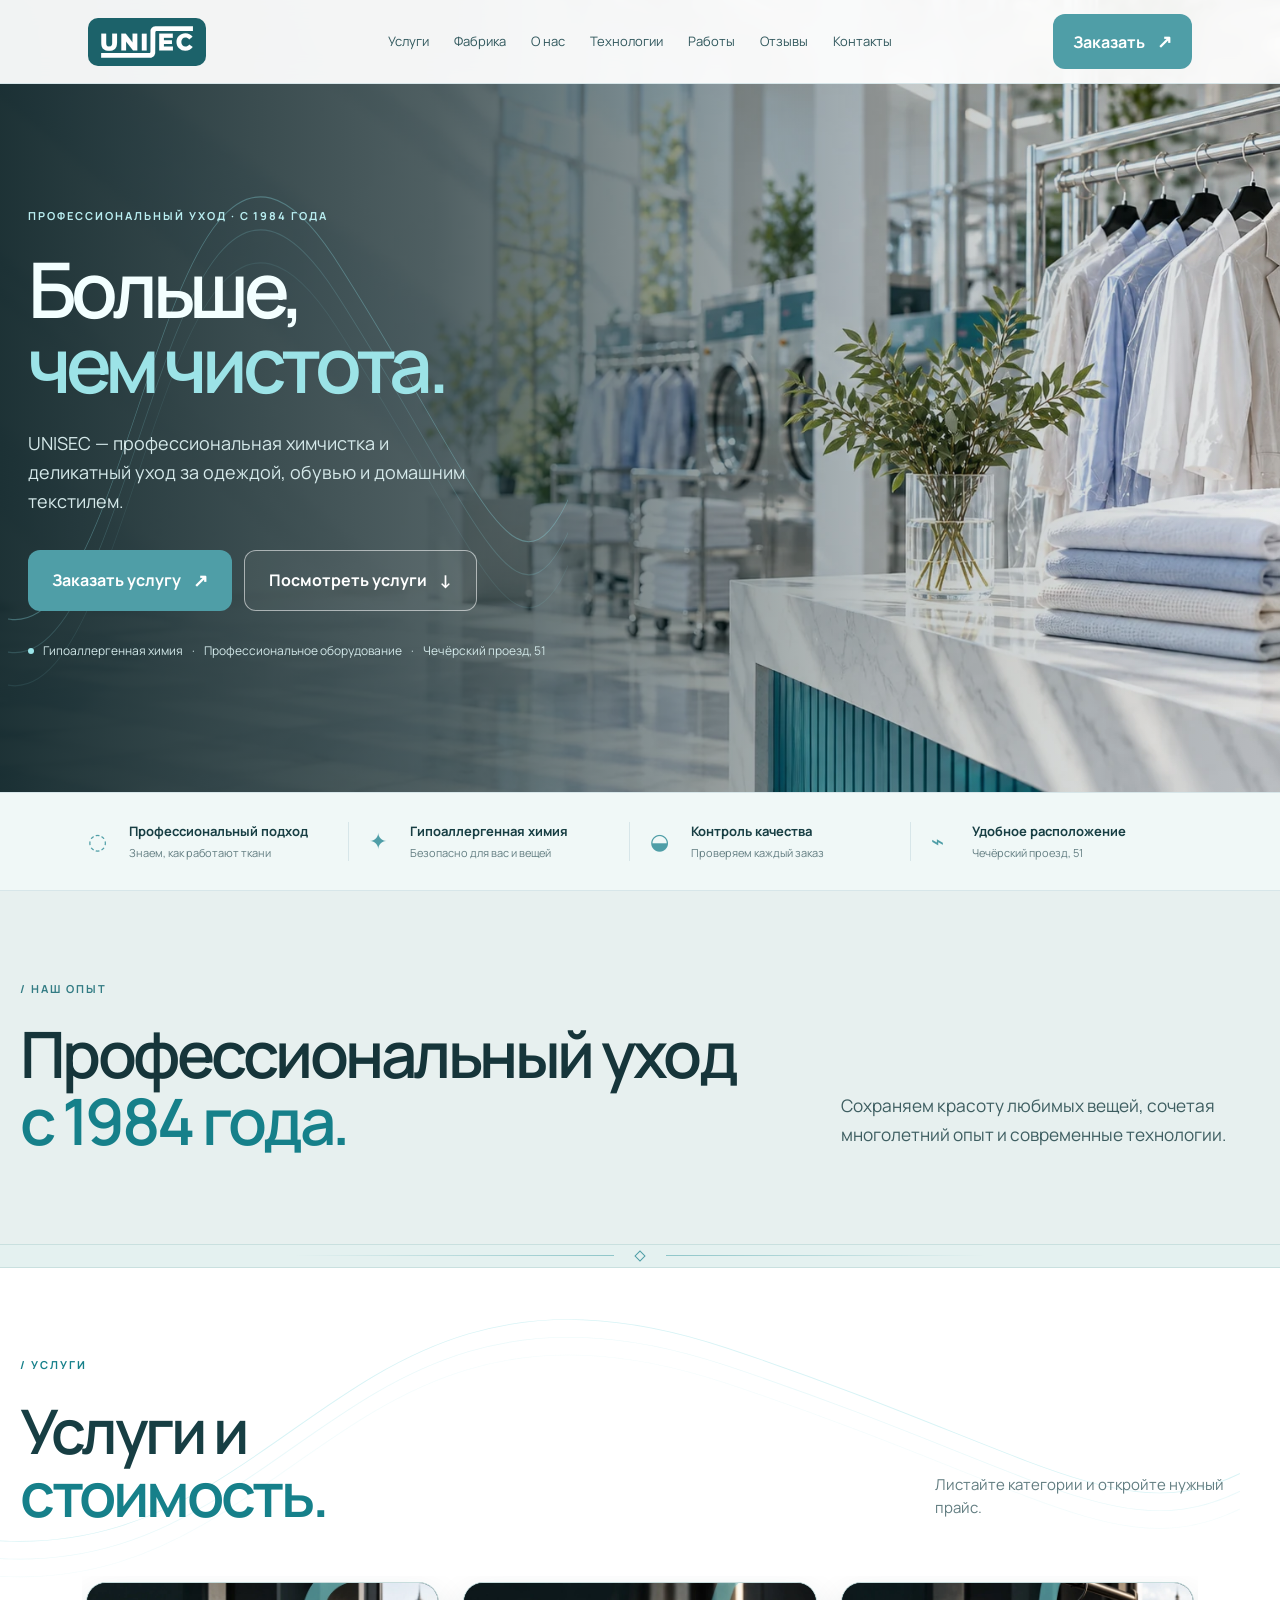
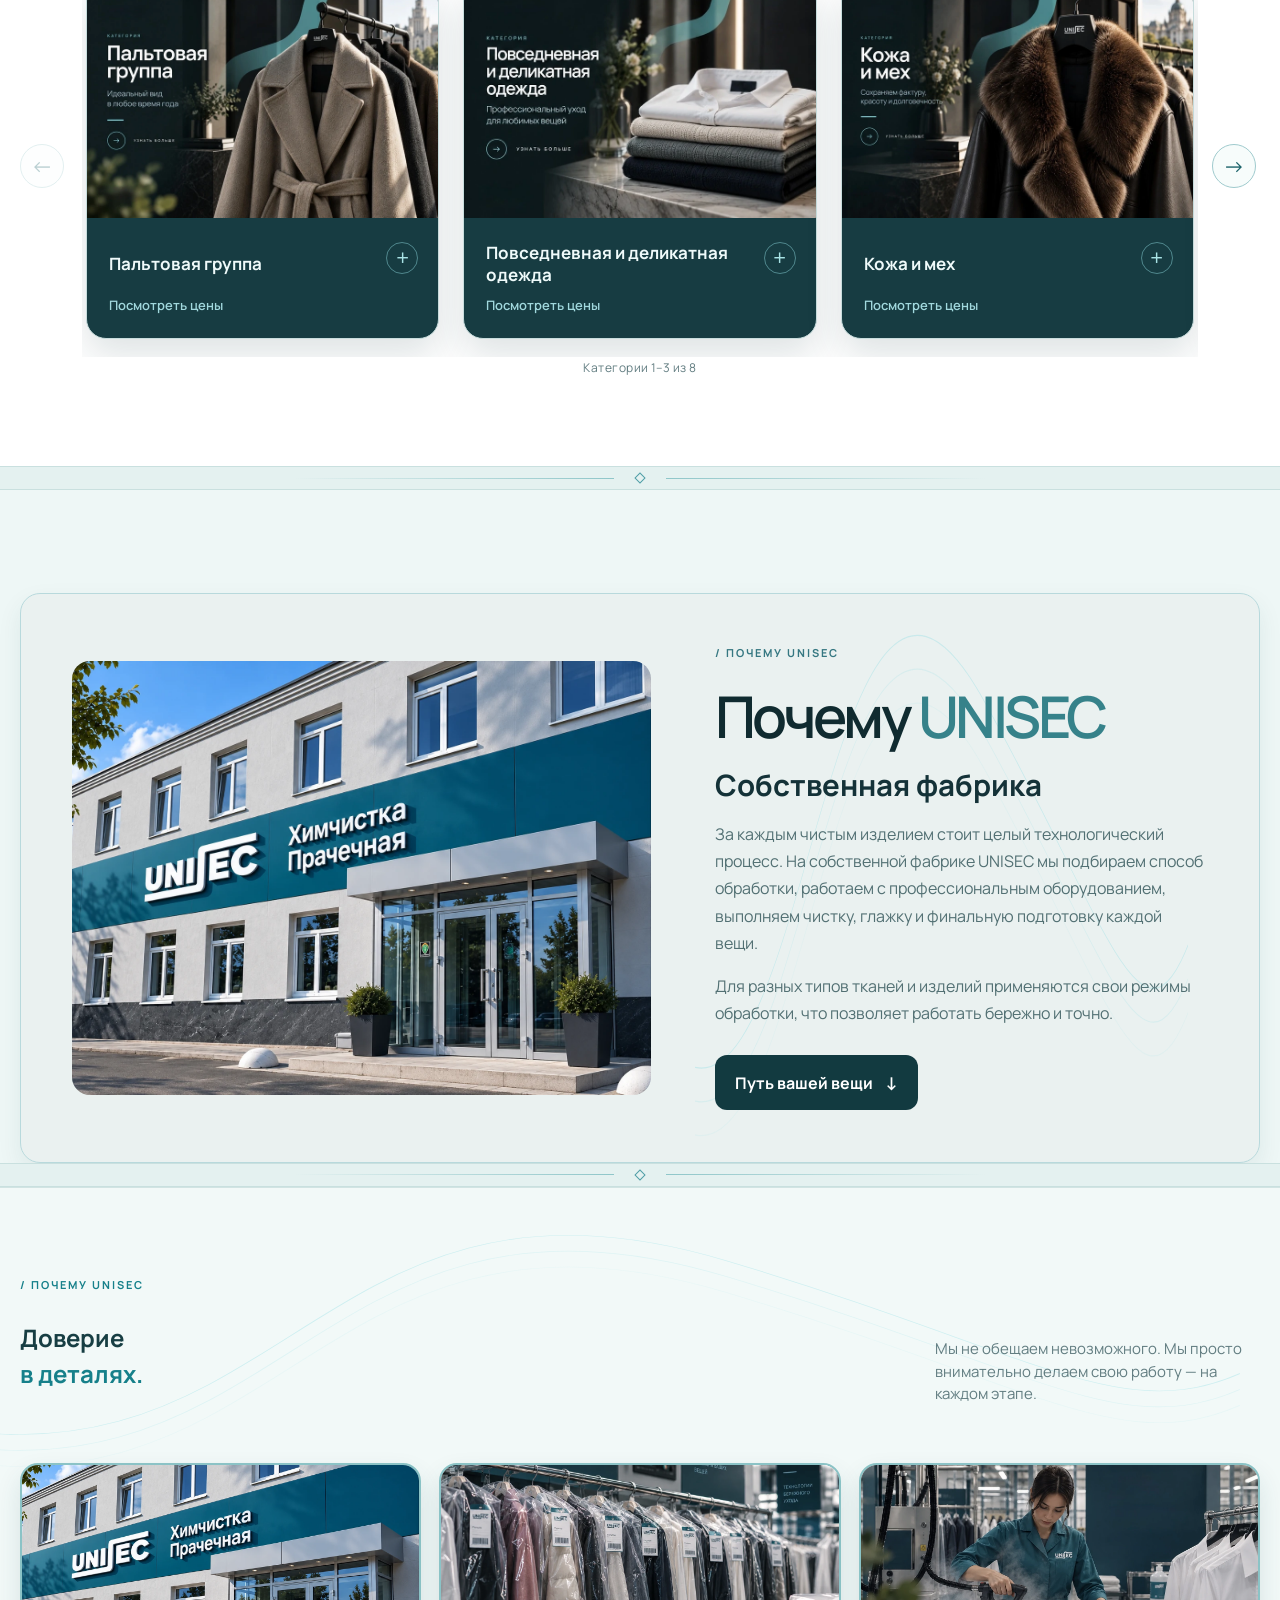
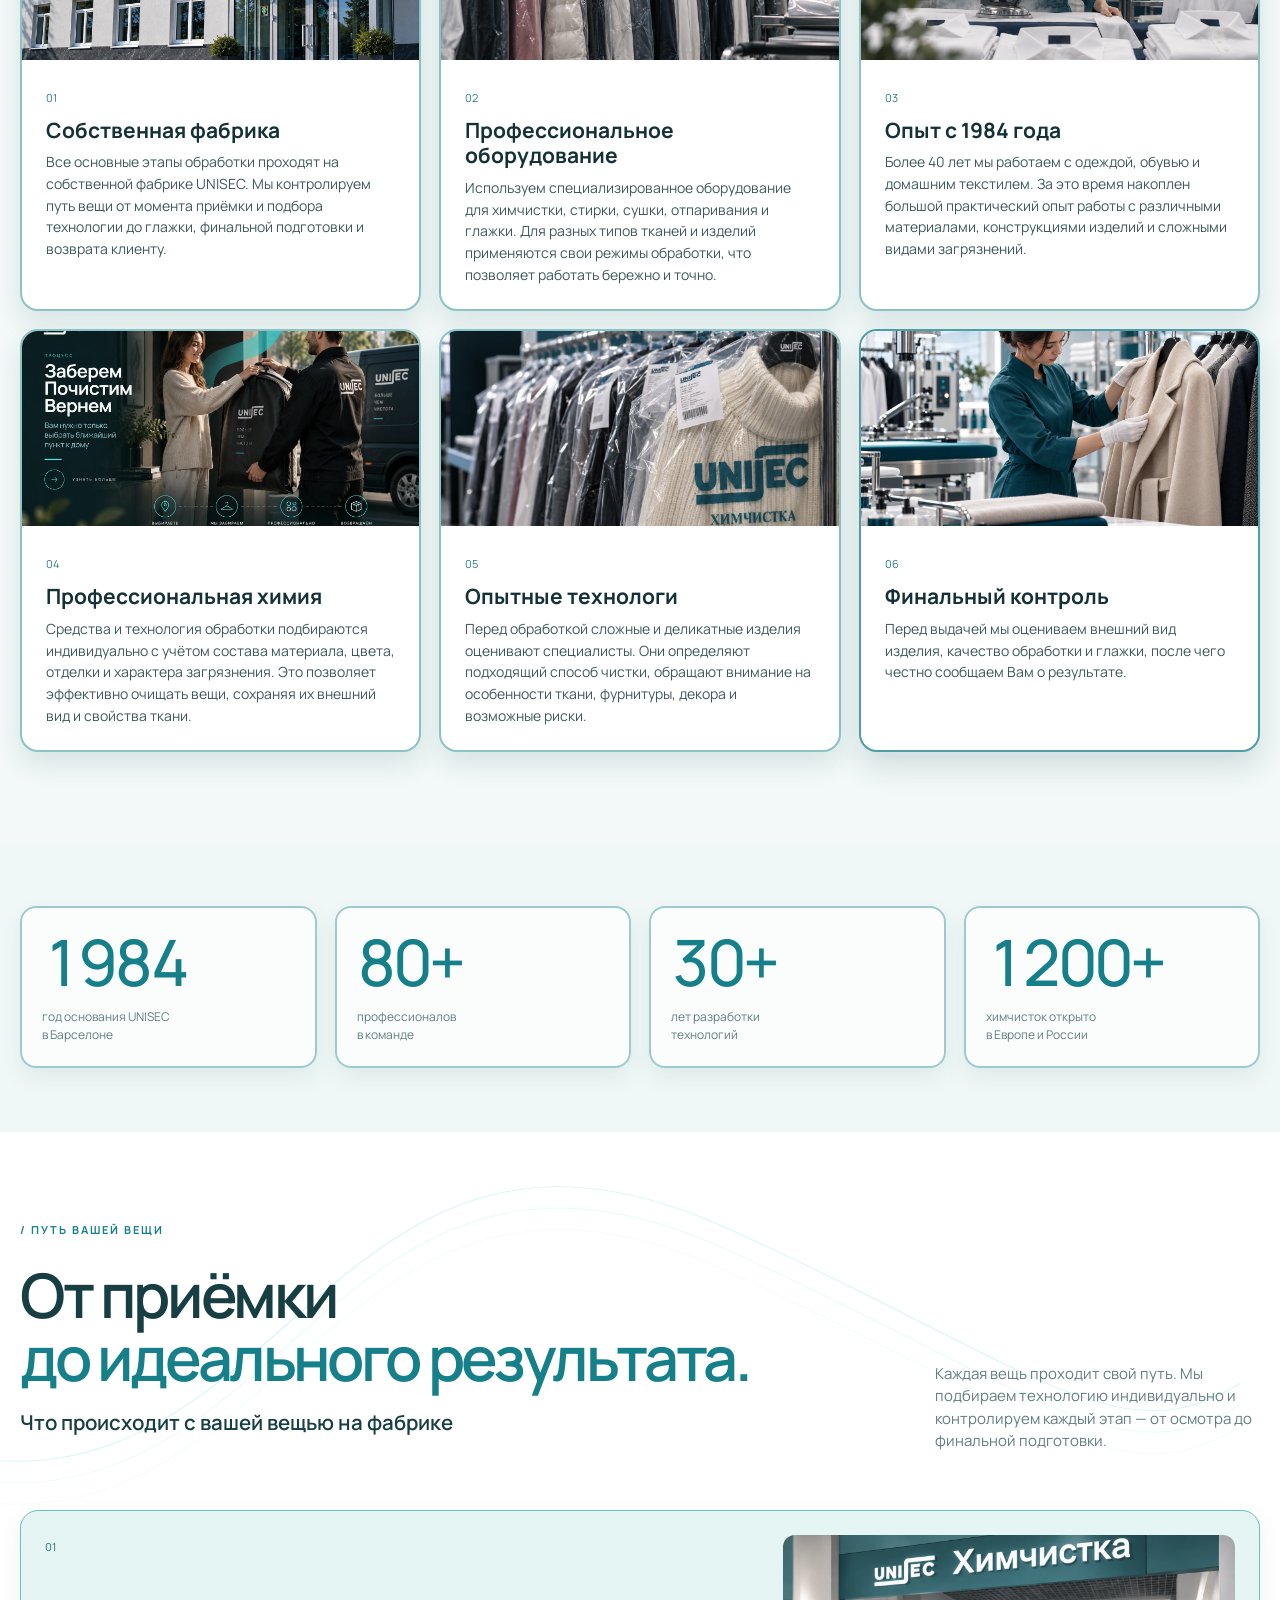
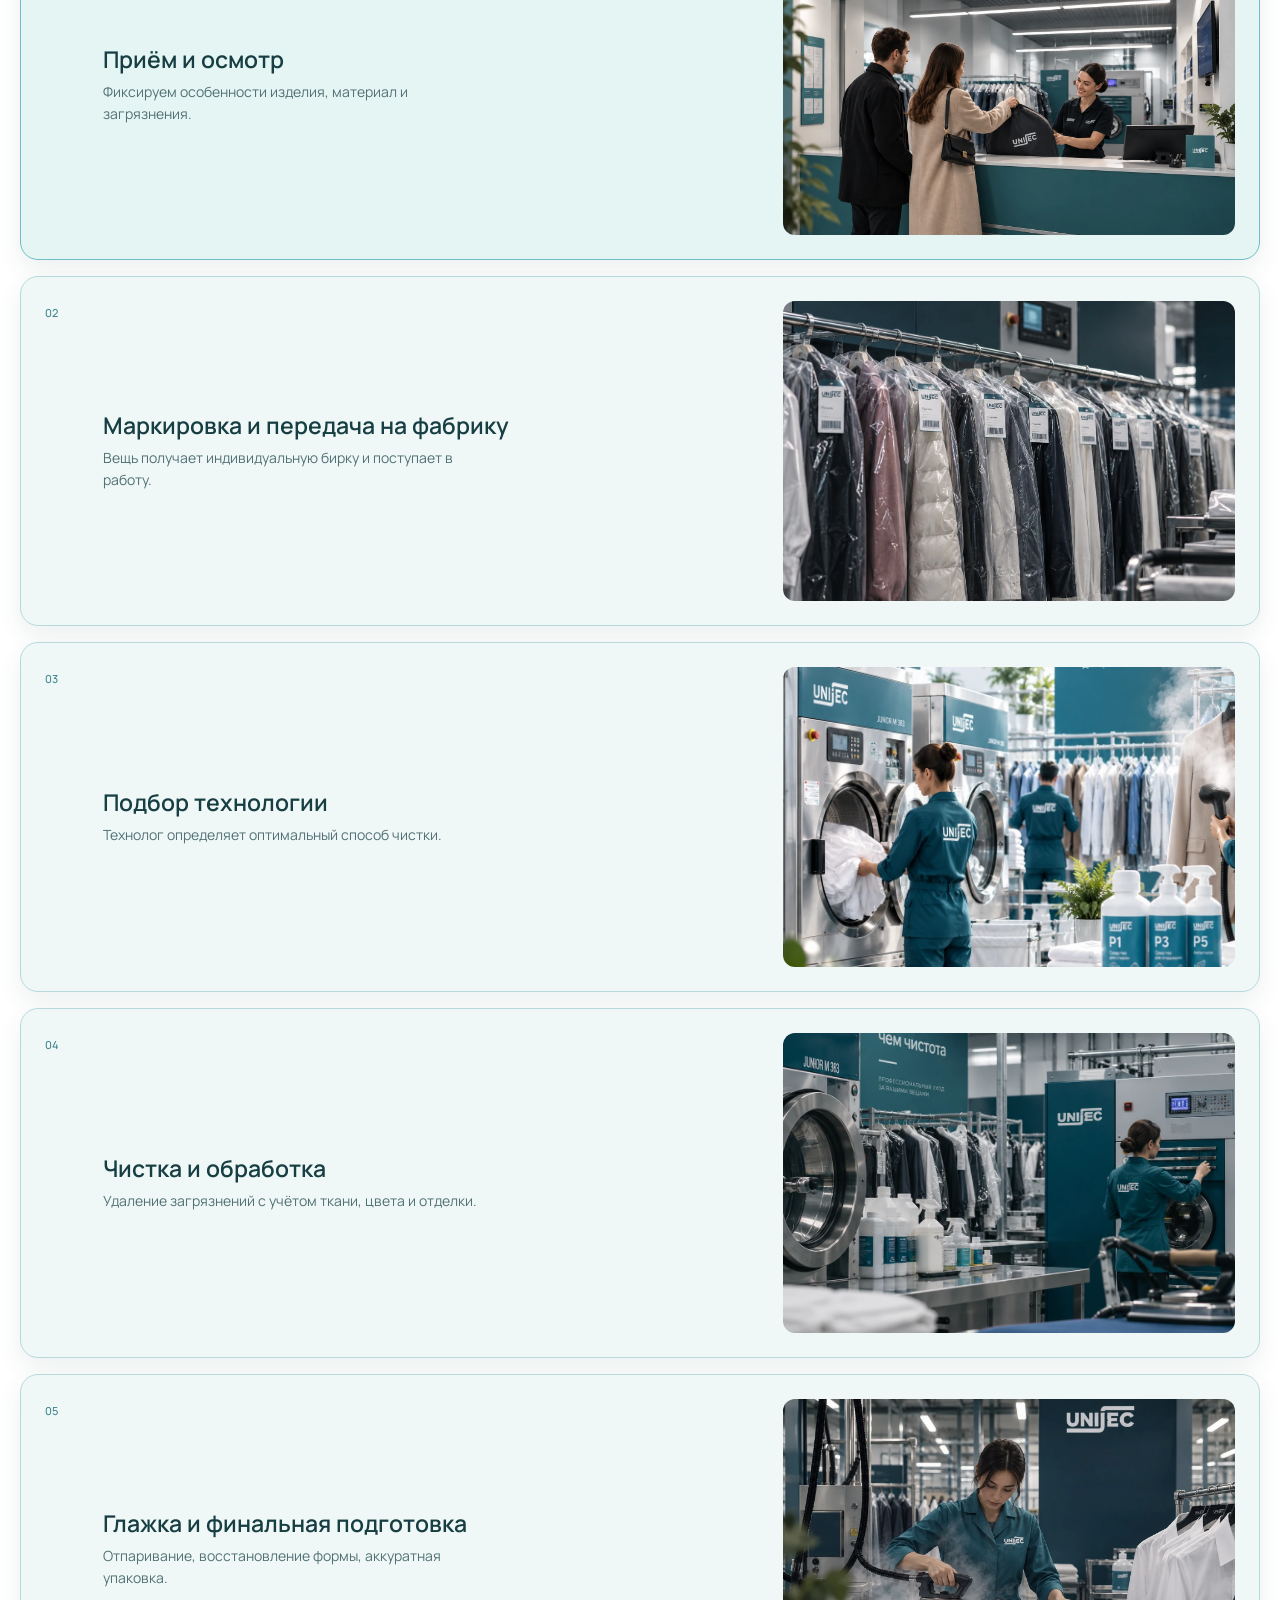
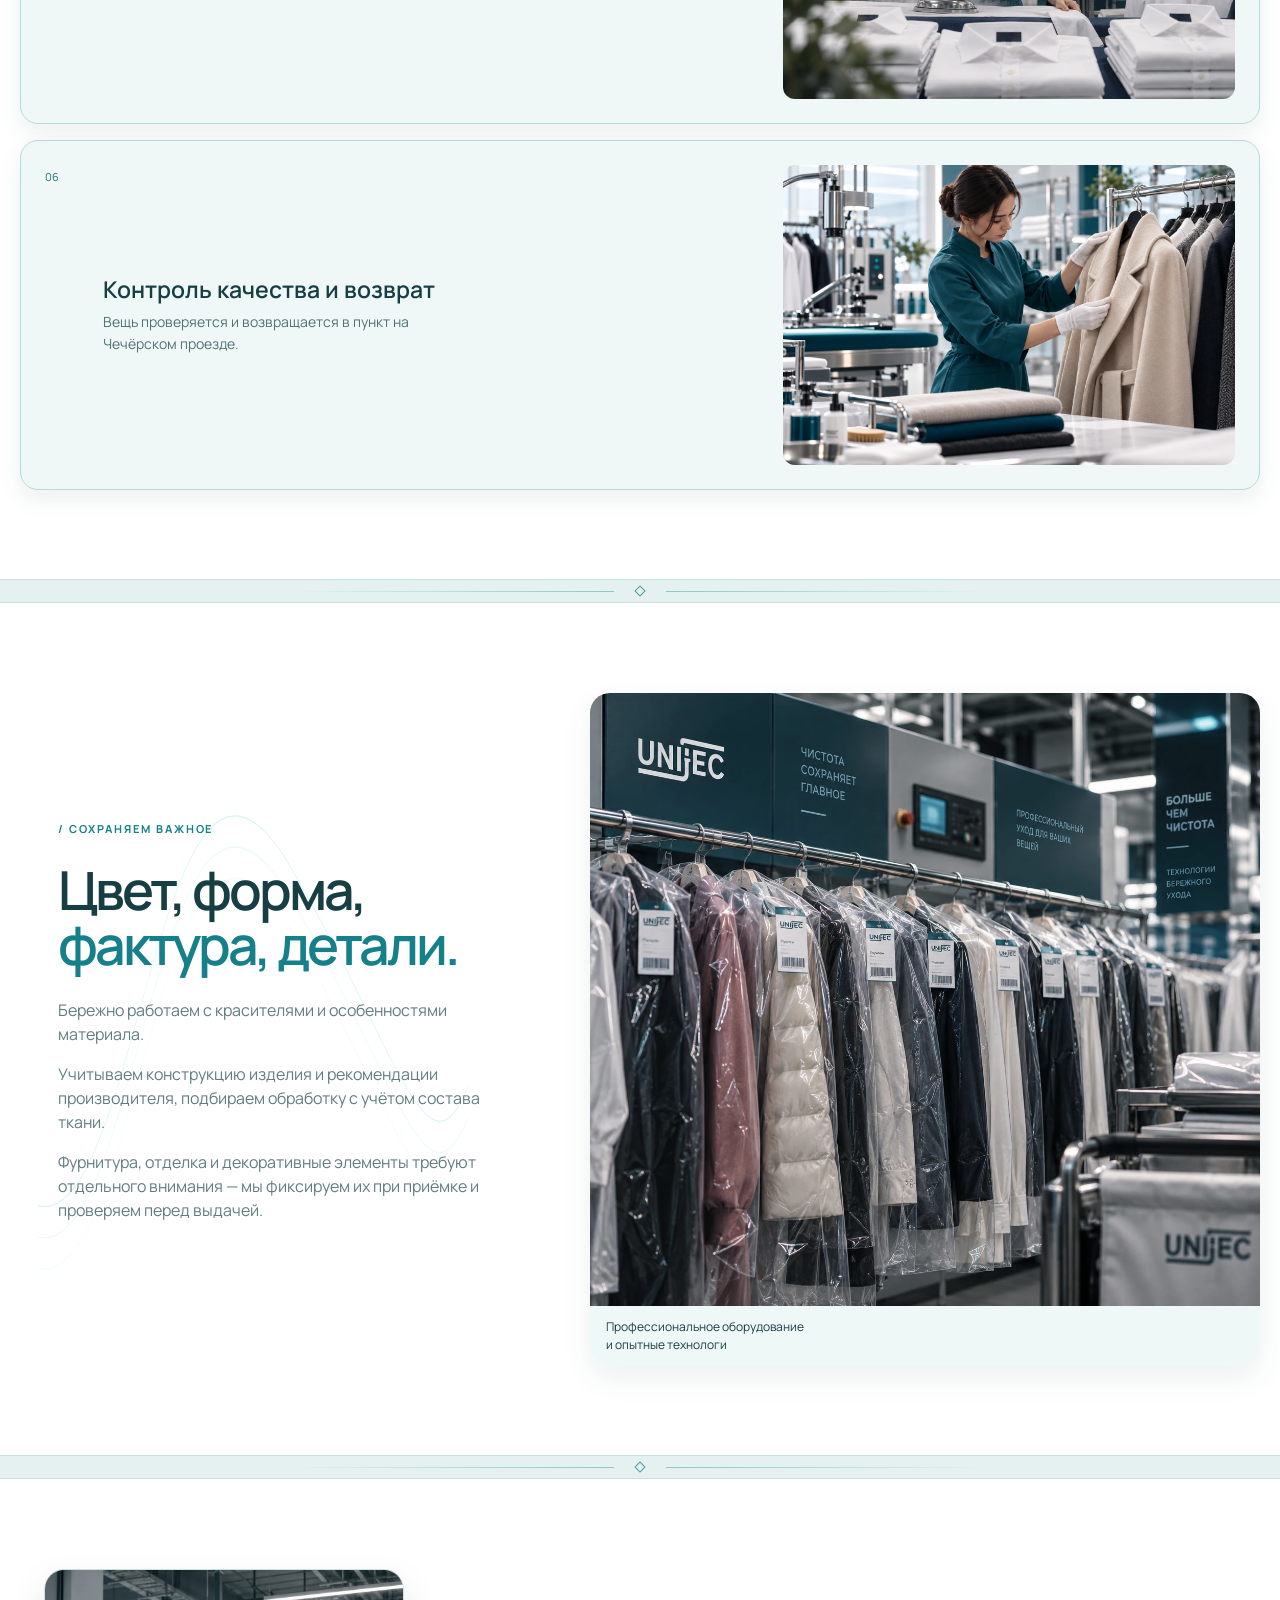
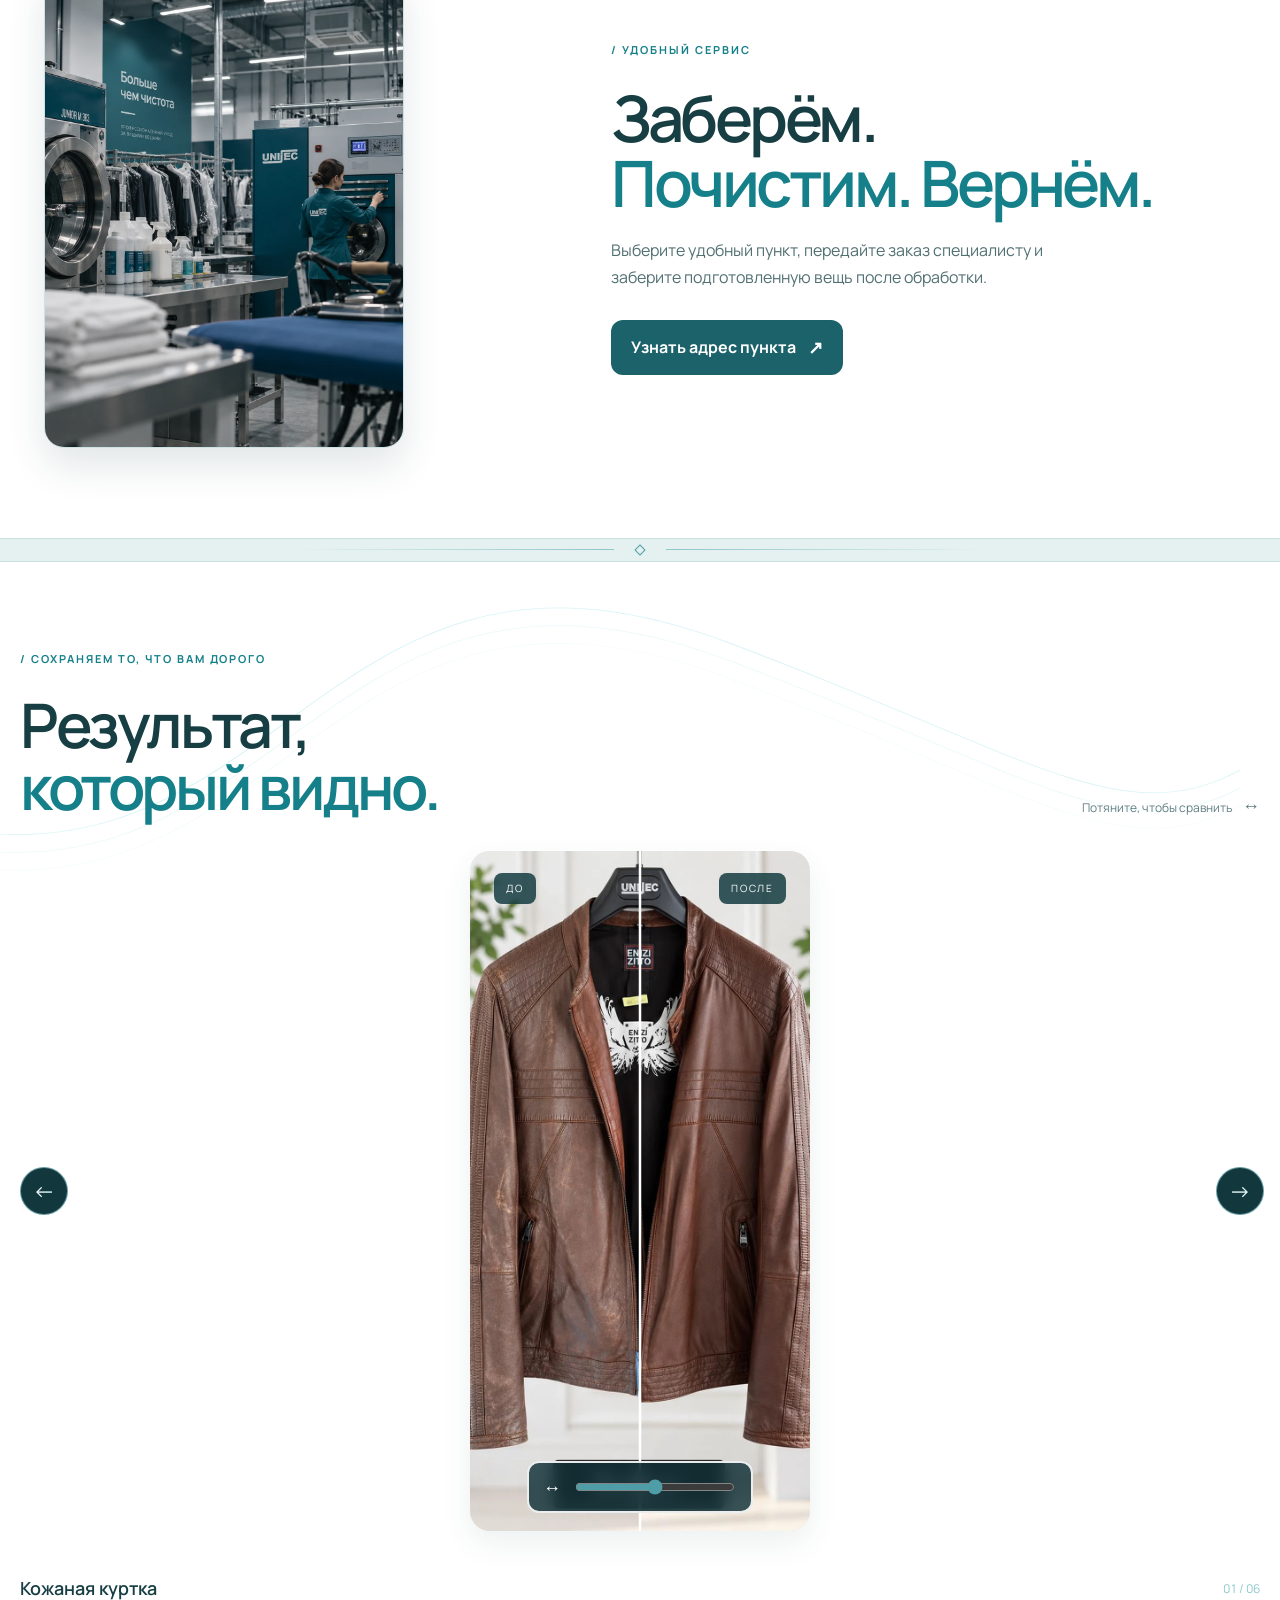
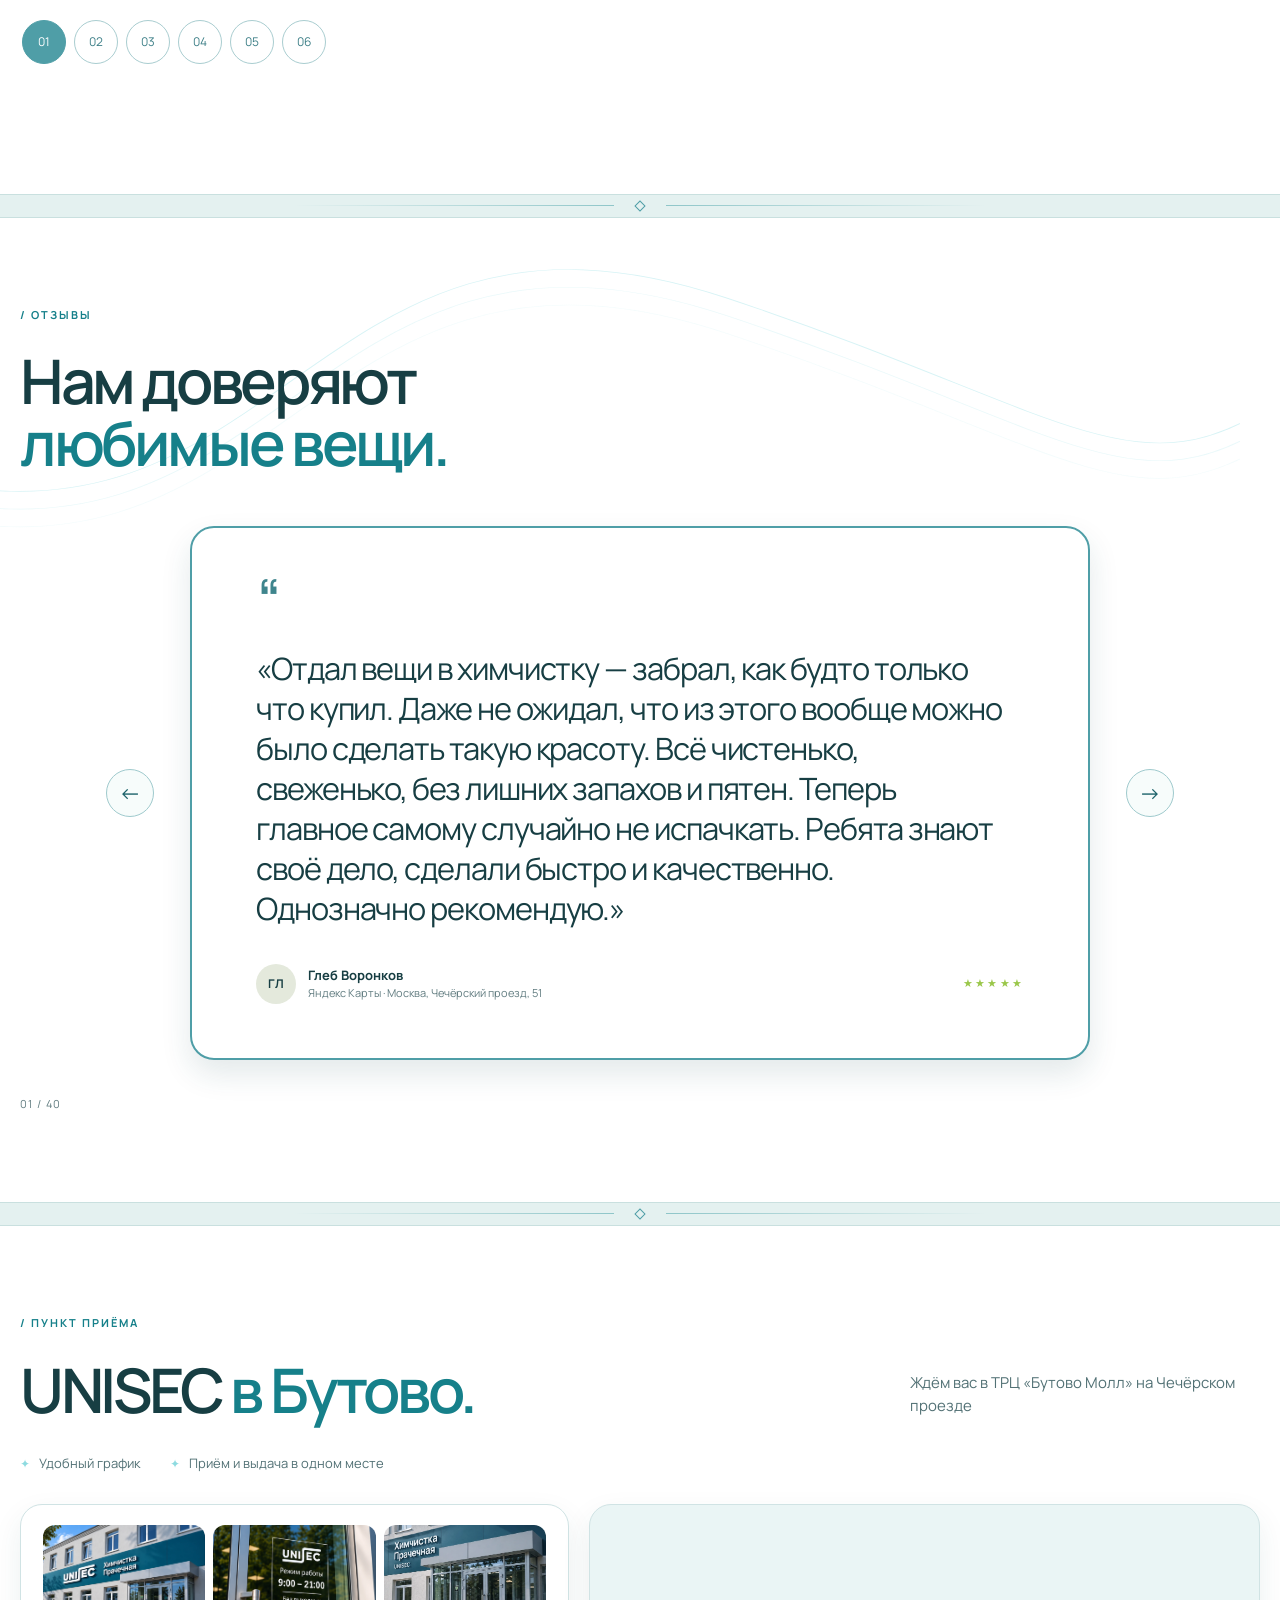
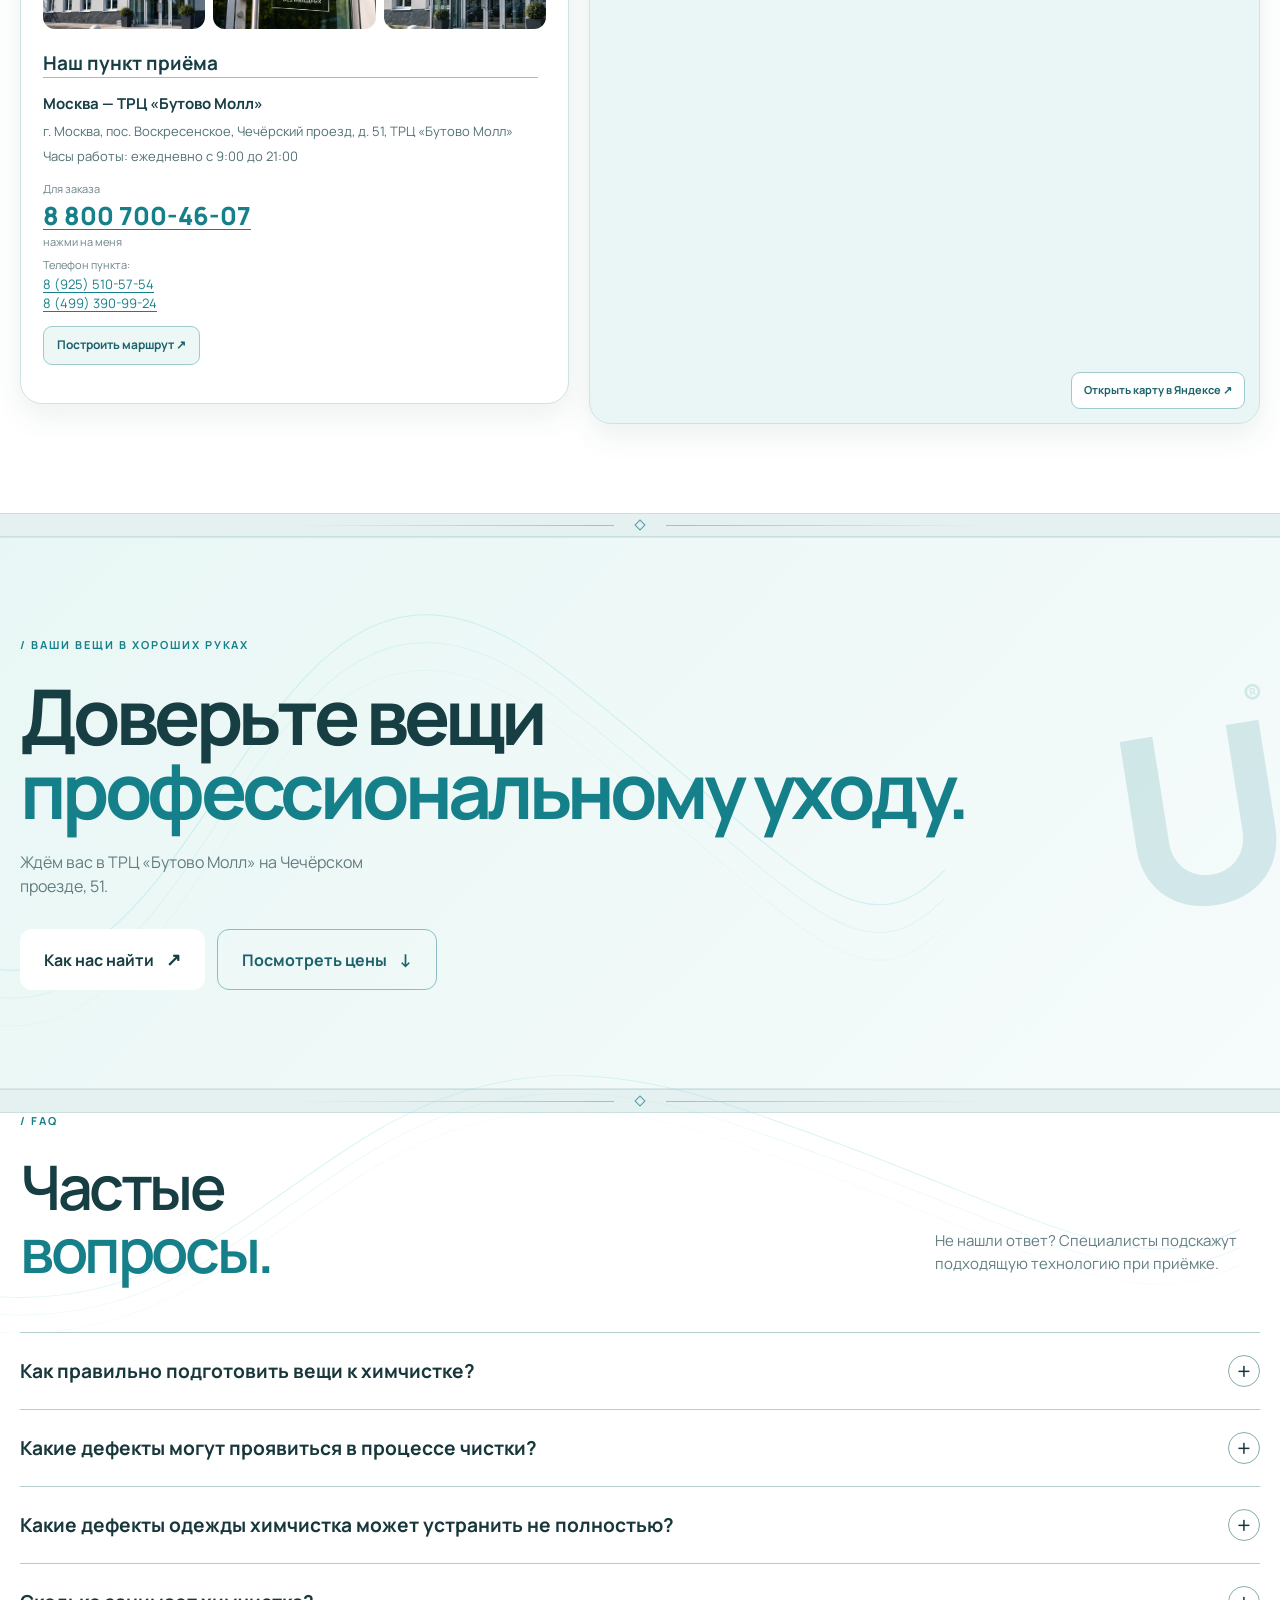
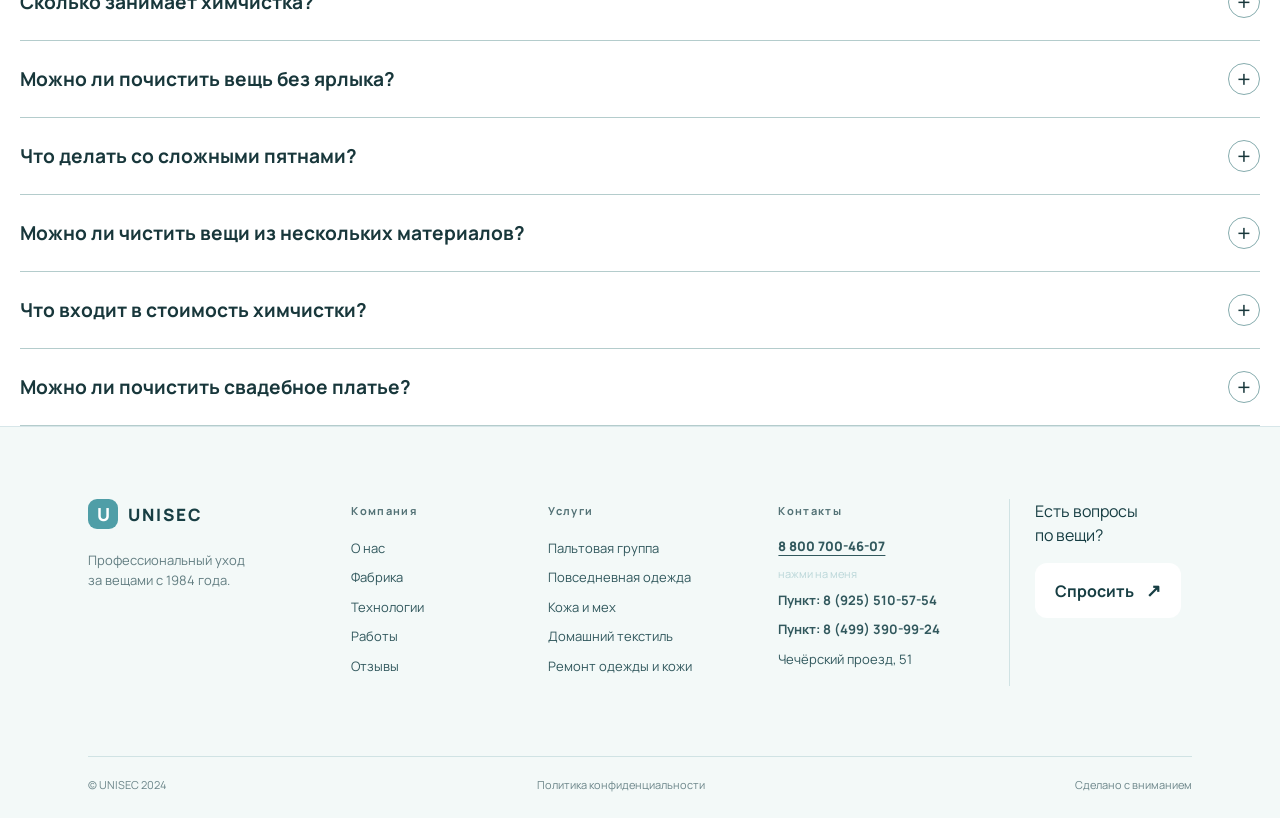
==== index.html @ 755517a6 "Publish updated UNISEC site" ====
<!doctype html>
<html lang="ru">
<head>
  <meta charset="UTF-8" />
  <meta name="viewport" content="width=device-width, initial-scale=1.0" />
  <title>UNISEC — профессиональный уход за вещами</title>
  <meta name="description" content="UNISEC — европейская химчистка одежды, текстиля, кожи и меха. Технологичный уход, которому доверяют." />
  <meta property="og:title" content="UNISEC — чистота без компромиссов" />
  <meta property="og:description" content="Профессиональный уход за вещами с технологией UNISEC." />
  <meta property="og:image" content="assets/images/customer-2026/01-interior.webp" />
  <link rel="canonical" href="https://gleb9306-lab.github.io/unisec-site/" />
  <link rel="stylesheet" href="fonts.css" />
  <link rel="stylesheet" href="styles-v13.css" />
  <link rel="stylesheet" href="factory-v14.css" />
  <link rel="stylesheet" href="category-v14.css" />
  <link rel="stylesheet" href="locations-v14.css" />
  <link rel="stylesheet" href="integration-v14.css" />
  <link rel="stylesheet" href="layout-v15.css" />
  <link rel="stylesheet" href="hero-v15.css" />
  <link rel="stylesheet" href="refinements-v16.css" />
  <link rel="stylesheet" href="spacing-v16.css" />
  <link rel="stylesheet" href="layout-v17.css" />
  <link rel="stylesheet" href="layout-v18.css" />
  <link rel="stylesheet" href="easter-v19.css" />
  <link rel="stylesheet" href="reviews-v19.css" />
<link rel="stylesheet" href="branch-v22.css?v=22"><link rel="stylesheet" href="services-v23.css?v=23"><link rel="stylesheet" href="redesign-v23.css?v=23"><link rel="stylesheet" href="sections-v24.css?v=24"><link rel="stylesheet" href="services-photos-v25.css?v=26"><link rel="stylesheet" href="layout-v25.css?v=27"></head>
<body id="top">
  <header class="site-header">
    <div class="container nav-wrap">
      <a class="brand official-brand" href="#top" aria-label="UNISEC — на главную"><img src="assets/unisec-logo.svg" alt="UNISEC" /></a>
      <nav class="desktop-nav" aria-label="Основная навигация">
        <a href="#services">Услуги</a><a href="factory.html">Фабрика</a><a href="about.html">О нас</a><a href="#technology">Технологии</a><a href="#works">Работы</a><a href="#reviews">Отзывы</a><a href="#locations-v14">Контакты</a>
      </nav>
      <button class="btn btn-primary header-cta" data-open-modal>Заказать <span>↗</span></button>
      <button class="menu-toggle" aria-label="Открыть меню" aria-expanded="false"><span></span><span></span></button>
    </div>
    <nav class="mobile-nav" aria-label="Мобильная навигация"><a href="#services">Услуги</a><a href="factory.html">Фабрика</a><a href="about.html">О нас</a><a href="#technology">Технологии</a><a href="#works">Работы</a><a href="#reviews">Отзывы</a><a href="#locations-v14">Контакты</a><button class="btn btn-primary" data-open-modal>Заказать услугу</button></nav>
  </header>

  <main>
    <section class="hero container">
      <div class="hero-copy reveal"><p class="eyebrow">ПРОФЕССИОНАЛЬНЫЙ УХОД · С 1984 ГОДА</p><h1>Больше,<br><em>чем чистота.</em></h1><p class="hero-text">UNISEC — профессиональная химчистка и деликатный уход за одеждой, обувью и домашним текстилем.</p><div class="hero-actions"><button class="btn btn-primary btn-lg" data-open-modal>Заказать услугу <span>↗</span></button><a class="btn btn-ghost btn-lg" href="#services">Посмотреть услуги <span>↓</span></a></div><div class="trust-note"><span class="dot"></span><span>Гипоаллергенная химия</span><span>·</span><span>Профессиональное оборудование</span><span>·</span><span>Чечёрский проезд, 51</span></div></div>
      <div class="hero-visual reveal reveal-delay"><img src="assets/images/screen-v11/hero-man-768.webp" srcset="assets/images/screen-v11/hero-man-480.webp 480w, assets/images/screen-v11/hero-man-768.webp 768w, assets/images/screen-v11/hero-man-1280.webp 1280w" sizes="(max-width: 640px) calc(100vw - 40px), (max-width: 900px) calc(100vw - 48px), 450px" decoding="async" alt="Мужчина с вещью в чехле UNISEC у автомобиля" fetchpriority="high"  width="1569" height="2048" /></div>
    </section>

    <section class="trust-bar"><div class="container trust-grid"><div class="trust-item"><span class="trust-icon">◌</span><div><strong>Профессиональный подход</strong><small>Знаем, как работают ткани</small></div></div><div class="trust-item"><span class="trust-icon">✦</span><div><strong>Гипоаллергенная химия</strong><small>Безопасно для вас и вещей</small></div></div><div class="trust-item"><span class="trust-icon">◒</span><div><strong>Контроль качества</strong><small>Проверяем каждый заказ</small></div></div><div class="trust-item"><span class="trust-icon">⌁</span><div><strong>Удобное расположение</strong><small>Чечёрский проезд, 51</small></div></div></div></section>

    <section class="experience-v14"><div class="container experience-v14-inner"><p class="eyebrow">/ НАШ ОПЫТ</p><h2>Профессиональный уход<br><em>с 1984 года.</em></h2><p>Сохраняем красоту любимых вещей, сочетая многолетний опыт и современные технологии.</p></div></section>

    <section class="section container" id="services"><div class="section-head"><div><p class="eyebrow">/ УСЛУГИ</p><h2>Услуги и<br><em>стоимость.</em></h2></div><p class="section-intro">Листайте категории и откройте нужный прайс.</p></div><div class="category-carousel" aria-label="Категории услуг"><button class="category-carousel-arrow category-carousel-arrow--prev" type="button" aria-label="Предыдущие категории" aria-controls="category-list-v14">←</button><div id="category-list-v14" class="category-v14-grid"></div><button class="category-carousel-arrow category-carousel-arrow--next" type="button" aria-label="Следующие категории" aria-controls="category-list-v14">→</button></div><p class="category-carousel-status" aria-live="polite"></p></section>

    <section class="section factory container" id="about"><div class="factory-image"><img loading="lazy" src="assets/images/customer-2026/05-team-machine.webp" srcset="assets/images/screen-v11/factory-team-480.webp 480w, assets/images/customer-2026/05-team-machine.webp 768w, assets/images/screen-v11/factory-team-1280.webp 1280w" sizes="(max-width: 640px) calc(100vw - 40px), (max-width: 900px) calc(100vw - 48px), 600px" decoding="async" alt="Команда UNISEC на собственной фабрике"  width="2048" height="1365" /><span>Собственная фабрика UNISEC</span></div><div class="factory-copy"><p class="eyebrow">/ ПОЧЕМУ UNISEC</p><h2>Собственная<br><em>фабрика.</em></h2><p>За каждым чистым изделием стоит целый технологический процесс. На собственной фабрике UNISEC мы подбираем способ обработки, работаем с профессиональным оборудованием, выполняем чистку, глажку и финальную подготовку каждой вещи.</p><p>Для разных типов тканей и изделий применяются свои режимы обработки, что позволяет работать бережно и точно.</p><a class="btn btn-dark" href="#process">Путь вашей вещи <span>↓</span></a></div></section>

    <section class="numbers"><div class="container numbers-grid"><div><strong>1984</strong><span>год основания UNISEC<br>в Барселоне</span></div><div><strong>80+</strong><span>профессионалов<br>в команде</span></div><div><strong>30+</strong><span>лет разработки<br>технологий</span></div><div><strong>1200+</strong><span>химчисток открыто<br>в Европе и России</span></div></div></section>

    <section class="section container process" id="process"><div class="section-head"><div><p class="eyebrow">/ ПУТЬ ВАШЕЙ ВЕЩИ</p><h2>От приёмки<br><em>до результата.</em></h2></div><p class="section-intro">Каждая вещь проходит свой путь. Мы подбираем технологию индивидуально и контролируем каждый этап.</p></div><div class="process-layout"><div class="process-image"><img loading="lazy" id="process-img" src="assets/images/customer-2026/03-reception-client.webp" srcset="assets/images/screen-v11/process-inspection-480.webp 480w, assets/images/customer-2026/03-reception-client.webp 768w, assets/images/screen-v11/process-inspection-1280.webp 1280w" sizes="(max-width: 640px) calc(100vw - 40px), (max-width: 900px) calc(100vw - 48px), 600px" decoding="async" alt="Осмотр изделия технологом"  width="2048" height="1365" /><span id="process-caption">Осмотр и фиксация особенностей</span></div><div class="process-steps"><button class="process-step active" data-img="assets/images/2k/process-inspection.webp" data-caption="Осмотр и фиксация особенностей"><b>01</b><span><strong>Приём и осмотр</strong><small>Фиксируем материал, конструкцию и загрязнения.</small></span><i>↗</i></button><button class="process-step" data-img="assets/images/2k/process-tagging.webp" data-caption="Индивидуальная маркировка"><b>02</b><span><strong>Маркировка и передача на фабрику</strong><small>Вещь получает индивидуальную бирку и поступает в работу.</small></span><i>↗</i></button><button class="process-step" data-img="assets/images/2k/factory-work.webp" data-caption="Подбор технологии"><b>03</b><span><strong>Подбор технологии</strong><small>Технолог определяет оптимальный способ чистки.</small></span><i>↗</i></button><button class="process-step" data-img="assets/images/2k/process-cleaning.webp" data-caption="Чистка и обработка"><b>04</b><span><strong>Чистка и обработка</strong><small>Работаем с учётом ткани, цвета и отделки.</small></span><i>↗</i></button><button class="process-step" data-img="assets/images/2k/process-ironing.webp" data-caption="Глажка и финальная подготовка"><b>05</b><span><strong>Глажка и финальная подготовка</strong><small>Восстанавливаем форму, отпариваем и упаковываем.</small></span><i>↗</i></button><button class="process-step" data-img="assets/images/2k/process-control.webp" data-caption="Контроль качества и возврат"><b>06</b><span><strong>Контроль качества и возврат</strong><small>Проверяем вещь и возвращаем в пункт на Чечёрском проезде.</small></span><i>↗</i></button></div></div></section>

    <section class="section about container" id="technology"><div class="about-copy"><p class="eyebrow">/ СОХРАНЯЕМ ВАЖНОЕ</p><h2>Цвет, форма,<br><em>фактура, детали.</em></h2><p>Бережно работаем с красителями и особенностями материала.</p><p>Учитываем конструкцию изделия и рекомендации производителя, подбираем обработку с учётом состава ткани.</p><p>Фурнитура, отделка и декоративные элементы требуют отдельного внимания — мы фиксируем их при приёмке и проверяем перед выдачей.</p></div><div class="about-image"><img loading="lazy" src="assets/images/customer-2026/12-industrial-machines.webp" srcset="assets/images/screen-v11/factory-machines-480.webp 480w, assets/images/customer-2026/12-industrial-machines.webp 768w, assets/images/screen-v11/factory-machines-1280.webp 1280w" sizes="(max-width: 640px) calc(100vw - 40px), (max-width: 900px) calc(100vw - 48px), 600px" decoding="async" alt="Профессиональное оборудование UNISEC"  width="1707" height="2048" /><span>Профессиональное оборудование<br>и опытные технологи</span></div></section>

    <section class="customer-promo section container" aria-labelledby="customer-promo-title"><div class="customer-promo__image"><img src="assets/images/customer-2026/08-promo-collect-clean-return.webp" alt="Рекламный материал UNISEC «Заберём, почистим, вернём»" loading="lazy" decoding="async" width="1086" height="1448"></div><div class="customer-promo__copy"><p class="eyebrow">/ УДОБНЫЙ СЕРВИС</p><h2 id="customer-promo-title">Заберём.<br><em>Почистим. Вернём.</em></h2><p>Выберите удобный пункт, передайте заказ специалисту и заберите подготовленную вещь после обработки.</p><a class="btn btn-dark" href="#locations-v14">Узнать адрес пункта <span>↗</span></a></div></section>
    <section class="section result-section container" id="works"><div class="section-head"><div><p class="eyebrow">/ СОХРАНЯЕМ ТО, ЧТО ВАМ ДОРОГО</p><h2>Результат,<br><em>который видно.</em></h2></div><p class="drag-hint">Потяните, чтобы сравнить <span>↔</span></p></div><div class="comparison-stage"><button type="button" class="slider-prev comparison-arrow" aria-label="Предыдущая пара">←</button><div class="before-after" data-slide="0" style="--photo-ratio:.5"><img loading="lazy" class="after-img" src="assets/images/screen-v11/jacket-after-full-768.webp" srcset="assets/images/screen-v11/jacket-after-full-480.webp 480w, assets/images/screen-v11/jacket-after-full-768.webp 768w, assets/images/screen-v11/jacket-after-full-1024.webp 1024w" sizes="(max-width: 640px) calc(100vw - 40px), (max-width: 900px) calc(100vw - 48px), 600px" decoding="async" alt="Кожаная куртка после профессиональной обработки"  width="1024" height="2048" /><div class="before-clip"><img loading="lazy" src="assets/images/screen-v11/jacket-before-full-768.webp" srcset="assets/images/screen-v11/jacket-before-full-480.webp 480w, assets/images/screen-v11/jacket-before-full-768.webp 768w, assets/images/screen-v11/jacket-before-full-1024.webp 1024w" sizes="(max-width: 640px) calc(100vw - 40px), (max-width: 900px) calc(100vw - 48px), 600px" decoding="async" alt="Кожаная куртка до профессиональной обработки"  width="1024" height="2048" /></div><span class="ba-label before-label">ДО</span><span class="ba-label after-label">ПОСЛЕ</span><div class="slider-control"><label for="compare-range">Потяните, чтобы сравнить <span>↔</span></label><input id="compare-range" type="range" min="10" max="90" value="50" aria-label="Сравнить до и после" /></div></div><button type="button" class="slider-next comparison-arrow" aria-label="Следующая пара">→</button></div><div class="comparison-footer"><p class="comparison-title">Кожаная куртка</p><span class="comparison-count" aria-live="polite">01 / 06</span></div><div class="comparison-pages" role="group" aria-label="Выбрать пример до и после"></div></section>

    <section class="why"><div class="container"><div class="section-head"><div><p class="eyebrow">/ ПОЧЕМУ UNISEC</p><h2>Доверие<br><em>в деталях.</em></h2></div><p class="section-intro">Мы не обещаем невозможного. Мы внимательно делаем свою работу — на каждом этапе.</p></div><div class="why-grid"><article><span>01</span><h3>Собственная фабрика</h3><p>Контролируем путь вещи от приёмки и подбора технологии до финальной подготовки.</p></article><article><span>02</span><h3>Профессиональное оборудование</h3><p>Используем специализированное оборудование для чистки, сушки, отпаривания и глажки.</p></article><article><span>03</span><h3>Опыт с 1984 года</h3><p>Более 40 лет работаем с разными материалами и сложными видами загрязнений.</p></article><article><span>04</span><h3>Опытные технологи</h3><p>Оцениваем изделие, фурнитуру и возможные риски до начала обработки.</p></article><article><span>05</span><h3>Профессиональная химия</h3><p>Подбираем средства с учётом состава, цвета, отделки и характера загрязнения.</p></article><article><span>06</span><h3>Финальный контроль</h3><p>Проверяем внешний вид, качество обработки и глажки перед выдачей.</p></article></div></div></section>

    <section class="section reviews container" id="reviews"><div class="section-head"><div><p class="eyebrow">/ ОТЗЫВЫ</p><h2>Нам доверяют<br><em>любимые вещи.</em></h2></div><div class="review-controls"><button id="prev-review" aria-label="Предыдущий отзыв">←</button><button id="next-review" aria-label="Следующий отзыв">→</button></div></div><div class="review-card"><div class="review-mark">“</div><blockquote id="review-text">«Химчистка понравилась. Сдавала дубленку двухстороннюю перед осенним сезоном. Очистили все супер и быстро кстати!»</blockquote><div class="review-meta"><div class="avatar">Д</div><div><strong id="review-name">Дарья</strong><span id="review-type">Яндекс Карты · Чечёрский проезд, 51</span></div><span class="stars">★★★★★</span></div></div><div class="reviews-v14-foot"><div class="review-count">01 / 40</div></div></section>

    

    <section class="section container" id="locations-v14"></section>

    <section class="final-cta"><div class="container final-inner"><div><p class="eyebrow">/ ВАШИ ВЕЩИ В ХОРОШИХ РУКАХ</p><h2>Доверьте вещи<br><em>профессиональному уходу.</em></h2><p>Ждём вас в ТРЦ «Бутово Молл» на Чечёрском проезде, 51.</p><div class="hero-actions"><a class="btn btn-light btn-lg" href="#locations-v14">Как нас найти <span>↗</span></a><a class="btn btn-outline-light btn-lg" href="#services">Посмотреть цены <span>↓</span></a></div></div><div class="final-orb">U<span>®</span></div></div></section>

    
    <section class="section faq container faq-v14" id="faq"><div class="section-head"><div><p class="eyebrow">/ FAQ</p><h2>Частые<br><em>вопросы.</em></h2></div><p class="section-intro">Не нашли ответ? Специалисты подскажут подходящую технологию при приёмке.</p></div><div class="faq-v14-list"><details class="faq-v14-item"><summary>Как правильно подготовить вещи к химчистке?<span aria-hidden="true">+</span></summary><div class="faq-v14-answer"><p>Специальная подготовка не требуется — обо всём остальном позаботятся специалисты UNISEC.</p><p>Перед сдачей вещей рекомендуем:</p><ul><li>Проверить карманы и убрать личные вещи, документы и ценные предметы.</li><li>Сообщить о пятнах — по возможности рассказать об их происхождении и давности.</li><li>Не пытаться самостоятельно вывести сложные загрязнения — бытовые средства могут закрепить пятно или повредить ткань.</li><li>Предупредить об особенностях изделия — повреждениях, деликатной отделке или предыдущих попытках чистки.</li></ul><p>Не переживайте, если не знаете состав ткани или способ ухода. Наши специалисты осмотрят изделие, оценят его состояние и подберут подходящую технологию обработки</p></div></details><details class="faq-v14-item"><summary>Какие дефекты могут проявиться в процессе чистки?<span aria-hidden="true">+</span></summary><div class="faq-v14-answer"><ul><li>Следы от неправильной глажки в домашних условиях. Обычно это лоснящиеся участки, запалы на шерстяных изделиях;</li><li>белесые пятна в местах наибольшего трения.</li><li>выгоревшие участки ткани;</li><li>дефекты от непрофессиональной домашней обработки и пятновыводки;</li><li>повреждение ткани вследствие воздействия пота(потовые вытравки);</li><li>Молеедены-следы от «деятельности» моли. Они не всегда видны при приеме изделия, но четко проявляются после обработки;</li></ul></div></details><details class="faq-v14-item"><summary>Какие дефекты одежды химчистка может устранить не полностью?<span aria-hidden="true">+</span></summary><div class="faq-v14-answer"><p>Профессиональная химчистка помогает справиться даже со сложными загрязнениями и вернуть вещам аккуратный, ухоженный вид. Однако некоторые пятна и следы длительной носки могут быть необратимыми.</p><p>К ним относятся глубоко въевшиеся и застаревшие пятна от краски, масла, клея, крови и парфюмерии, а также изменения цвета ткани, потёртости и деформации, возникшие в процессе эксплуатации.</p><p>Мы бережно относимся к каждой вещи и стремимся добиться максимально возможного результата. Перед чисткой наши специалисты оценивают состояние изделия, особенности материала и характер загрязнений, чтобы подобрать наиболее эффективный и безопасный способ обработки.</p><p>Наша главная задача — не только удалить загрязнения, но и сохранить качество, форму и внешний вид ваших любимых вещей.</p></div></details><details class="faq-v14-item"><summary>Сколько занимает химчистка?<span aria-hidden="true">+</span></summary><div class="faq-v14-answer"><p>Срок чистки зависит от типа изделия, материала и сложности обработки. Мы подбираем технологию индивидуально, чтобы обеспечить качественный и бережный уход. Точный срок готовности специалисты сообщат при приёмке вещи.</p></div></details><details class="faq-v14-item"><summary>Можно ли почистить вещь без ярлыка?<span aria-hidden="true">+</span></summary><div class="faq-v14-answer"><p>Да, во многих случаях это возможно. Наши специалисты оценят состав и особенности материала, состояние изделия и возможные риски. На основании осмотра мы определим, можно ли безопасно провести чистку и какая технология подойдёт лучше всего.</p></div></details><details class="faq-v14-item"><summary>Что делать со сложными пятнами?<span aria-hidden="true">+</span></summary><div class="faq-v14-answer"><p>Доверьте их профессионалам! В UNISEC мы работаем с различными видами загрязнений, включая застаревшие и трудновыводимые пятна. Наши технологи подбирают специальные средства и методы обработки с учётом ткани и происхождения пятна.</p><p>Чем раньше вы обратитесь в химчистку, тем выше вероятность успешного удаления загрязнения. Даже если полностью устранить пятно невозможно, мы постараемся добиться максимально возможного результата без повреждения изделия.</p></div></details><details class="faq-v14-item"><summary>Можно ли чистить вещи из нескольких материалов?<span aria-hidden="true">+</span></summary><div class="faq-v14-answer"><p>Да! Мы работаем с комбинированными изделиями, сочетающими разные виды тканей, кожу, замшу, мех и декоративные элементы.</p><p>Такие вещи требуют особого внимания. Перед чисткой специалисты оценивают совместимость материалов и подбирают наиболее подходящую технологию обработки.</p></div></details><details class="faq-v14-item"><summary>Что входит в стоимость химчистки?<span aria-hidden="true">+</span></summary><div class="faq-v14-answer"><p>Стоимость зависит от категории изделия, материала и особенностей обработки.</p><p>В цену входит профессиональная чистка по технологии, предусмотренной для выбранной услуги, а также глажка \ отпаривание вещей  и упаковка в фирменный чехол.</p><p>Необходимость дополнительных работ, например сложного пятновыведения, восстановления или ремонта, оценивается отдельно.</p><p>Если изделию потребуется дополнительный уход, мы заранее сообщим об этом и согласуем стоимость.</p></div></details><details class="faq-v14-item"><summary>Можно ли почистить свадебное платье?<span aria-hidden="true">+</span></summary><div class="faq-v14-answer"><p>Конечно! Мы принимаем свадебные и вечерние платья, в том числе изделия из деликатных тканей со сложной отделкой, кружевом, вышивкой и декоративными элементами.</p><p>Наши специалисты подбирают технологию с учётом особенностей платья, уделяя особое внимание сохранению его формы, фактуры и декора.</p></div></details></div></section>
  </main>

<footer class="footer"><div class="container footer-grid"><div><a class="brand brand-light" href="#top"><span class="brand-mark">U</span><span>UNISEC</span></a><p>Профессиональный уход<br>за вещами с 1984 года.</p></div><div><h4>Компания</h4><a href="about.html">О нас</a><a href="factory.html">Фабрика</a><a href="#technology">Технологии</a><a href="#works">Работы</a><a href="#reviews">Отзывы</a></div><div><h4>Услуги</h4><a href="#services">Пальтовая группа</a><a href="#services">Повседневная одежда</a><a href="#services">Кожа и мех</a><a href="#services">Домашний текстиль</a><a href="#services">Ремонт одежды и кожи</a></div><div><h4>Контакты</h4><a class="branch-footer-phone branch-footer-phone--primary" href="tel:+78007004607" aria-label="Позвонить для заказа: 8 800 700-46-07">8 800 700-46-07</a><small class="branch-footer-hint">нажми на меня</small><a class="branch-footer-phone" href="tel:+79255105754">Пункт: 8 (925) 510-57-54</a><a class="branch-footer-phone" href="tel:+74993909924">Пункт: 8 (499) 390-99-24</a><a href="#locations-v14">Чечёрский проезд, 51</a></div><div class="footer-action"><p>Есть вопросы<br>по вещи?</p><button class="btn btn-light" data-open-modal>Спросить <span>↗</span></button></div></div><div class="container footer-bottom"><span>© UNISEC 2024</span><a href="https://unisec-msk.ru/privacyPolicy" target="_blank" rel="noopener">Политика конфиденциальности</a><span>Сделано с вниманием</span></div></footer>

<div class="modal-backdrop" id="order-modal" aria-hidden="true"><div class="modal" tabindex="-1" role="dialog" aria-modal="true" aria-labelledby="modal-title"><button class="modal-close" aria-label="Закрыть">×</button><div class="modal-content"><p class="eyebrow">/ ЗАКАЗ УСЛУГИ</p><h2 id="modal-title">Расскажите<br><em>о вашей вещи.</em></h2><p>Онлайн-заявки пока не отправляются. Для заказа позвоните:</p><div class="branch-call"><a href="tel:+78007004607" aria-label="Позвонить для заказа в UNISEC: 8 800 700-46-07">8 800 700-46-07</a><small>нажми на меня</small></div><form id="order-form" novalidate><label>Имя<input name="name" required placeholder="Как к вам обращаться?" /></label><label>Телефон<input name="phone" required type="tel" placeholder="+7 ___ ___-__-__" /></label><label>Что нужно почистить?<select name="service"><option>Пальтовая группа</option><option>Повседневная и деликатная одежда</option><option>Кожа и мех</option><option>Плательная группа</option><option>Домашний текстиль</option><option>Ковры и подушки</option><option>Прачечная, спецодежда и глажка</option><option>Ремонт одежды и кожи</option></select></label><label>Комментарий<textarea name="comment" rows="3" placeholder="Необязательно"></textarea></label><button class="btn btn-primary btn-lg" type="submit">Проверить заполнение <span>↗</span></button><small>Данные остаются в браузере и не отправляются.</small></form><div class="success-state" hidden><div class="success-icon">✓</div><h3>Форма заполнена</h3><p>Данные не отправлены. Для заказа позвоните:</p><div class="branch-call"><a href="tel:+78007004607" aria-label="Позвонить для заказа в UNISEC: 8 800 700-46-07">8 800 700-46-07</a><small>нажми на меня</small></div><button class="btn btn-dark" data-close-modal>Закрыть</button></div></div></div></div>
  <dialog class="easter-dialog" id="easter-dialog" aria-label="Секретная картинка">
    <div class="easter-panel">
      <button class="easter-close" type="button" aria-label="Закрыть и остановить звук">×</button>
      <img src="assets/images/easter-v18/love-is.jpg" alt="Картинка «Любовь — это знать, что твоё сердце в надёжных руках»" />
      <label class="easter-volume">Громкость <input type="range" min="0" max="100" value="50" aria-label="Громкость звука" /></label>
      <button class="easter-play" type="button" hidden>Включить звук</button>
      <audio src="assets/audio/rossiia-putin-pobeda.mp3" loop preload="none"></audio>
    </div>
  </dialog>
  <div class="lightbox" id="lightbox" aria-hidden="true"><button class="lightbox-close" aria-label="Закрыть">×</button><img src="" alt="" /></div>
  <script src="image-assets-v11.js"></script>
  <script src="factory-v14.js?v=27"></script>
  <script src="benefits-images-v15.js?v=27"></script>
  <script src="script-v15.js?v=27"></script>
  <script src="reviews-v19.js"></script>
  <script src="category-v14.js?v=27"></script>
  <script src="locations-v14.js?v=27"></script>
  <script src="glass-v12.js"></script>
  <script src="motion-v13.js"></script>
  <script src="layout-v15.js"></script>
<script src="spacing-v16.js" defer></script>
</body>
</html>
---- fonts.css ----
@font-face {
  font-family: 'Manrope';
  font-style: normal;
  font-weight: 400;
  font-display: swap;
  src: url(assets/fonts/manrope-400.ttf) format('truetype');
}
@font-face {
  font-family: 'Manrope';
  font-style: normal;
  font-weight: 500;
  font-display: swap;
  src: url(assets/fonts/manrope-500.ttf) format('truetype');
}
@font-face {
  font-family: 'Manrope';
  font-style: normal;
  font-weight: 600;
  font-display: swap;
  src: url(assets/fonts/manrope-600.ttf) format('truetype');
}
@font-face {
  font-family: 'Manrope';
  font-style: normal;
  font-weight: 700;
  font-display: swap;
  src: url(assets/fonts/manrope-700.ttf) format('truetype');
}
@font-face {
  font-family: 'Manrope';
  font-style: normal;
  font-weight: 800;
  font-display: swap;
  src: url(assets/fonts/manrope-800.ttf) format('truetype');
}
---- styles-v13.css ----
:root{--color-primary:#b8f255;--color-primary-dark:#9dd73d;--color-primary-light:#e9ffc5;--color-background:#f7f7f2;--color-surface:#fff;--color-text:#171916;--color-text-muted:#777b72;--color-border:#dedfd7;--color-white:#fff;--dark:#1b201b;--radius-sm:10px;--radius-md:16px;--radius-lg:24px;--radius-xl:32px;--ease:cubic-bezier(.22,1,.36,1)}*{box-sizing:border-box}html{scroll-behavior:smooth}body{margin:0;background:var(--color-background);color:var(--color-text);font-family:Manrope,Arial,sans-serif;font-size:16px;line-height:1.5}a{color:inherit;text-decoration:none}button,input,select,textarea{font:inherit}button{cursor:pointer}.container{width:min(1280px,calc(100% - 96px));margin:0 auto}.site-header{height:84px;position:fixed;top:0;left:0;right:0;z-index:20;transition:.35s var(--ease)}.site-header.scrolled{height:68px;background:rgba(247,247,242,.92);backdrop-filter:blur(14px);border-bottom:1px solid var(--color-border)}.nav-wrap{height:100%;display:flex;align-items:center;gap:34px}.brand{display:flex;align-items:center;gap:10px;font-weight:800;letter-spacing:.12em;font-size:17px}.brand-mark{width:30px;height:30px;border-radius:9px;background:var(--color-primary);display:grid;place-items:center;font-size:18px;letter-spacing:0}.desktop-nav{display:flex;gap:25px;margin-left:auto;font-size:13px;color:#454941}.desktop-nav a{position:relative;padding:8px 0}.desktop-nav a:after{content:'';position:absolute;height:1px;bottom:2px;left:0;width:0;background:var(--color-text);transition:.25s}.desktop-nav a:hover:after{width:100%}.btn{display:inline-flex;align-items:center;justify-content:center;gap:12px;border:0;border-radius:12px;padding:14px 20px;font-weight:700;transition:.3s var(--ease);min-height:48px}.btn span{font-size:18px;transition:.3s var(--ease)}.btn:hover span{transform:translate(3px,-3px)}.btn-primary{background:var(--color-primary);color:var(--text)}.btn-primary:hover{background:var(--color-primary-dark);transform:translateY(-2px)}.btn-dark{background:var(--dark);color:var(--color-white)}.btn-dark:hover{background:#2b342a;transform:translateY(-2px)}.btn-light{background:var(--color-white);color:var(--dark)}.btn-light:hover{background:var(--color-primary);transform:translateY(-2px)}.btn-outline-light{border:1px solid rgba(255,255,255,.45);color:#fff;background:transparent}.btn-outline-light:hover{background:rgba(255,255,255,.1)}.btn-ghost{background:transparent;border:1px solid var(--color-border)}.btn-ghost:hover{border-color:#999}.btn-lg{min-height:56px;padding:16px 24px}.menu-toggle,.mobile-nav{display:none}.hero{min-height:760px;padding-top:136px;padding-bottom:88px;display:grid;grid-template-columns:45% 55%;gap:40px;align-items:center}.hero-copy{padding-right:15px}.eyebrow{font-size:11px;letter-spacing:.18em;color:#7e8378;font-weight:700;margin:0 0 26px}.hero h1{font-size:clamp(54px,6vw,84px);line-height:.98;letter-spacing:-.07em;margin:0 0 28px;font-weight:600}.hero h1 em,h2 em{font-style:normal;color:#7e8578}.hero-text{font-size:18px;line-height:1.6;color:var(--color-text-muted);max-width:440px;margin:0 0 34px}.hero-actions{display:flex;gap:12px;flex-wrap:wrap}.trust-note{display:flex;align-items:center;gap:9px;color:#8b9085;font-size:12px;margin-top:31px}.dot{width:6px;height:6px;background:var(--color-primary-dark);border-radius:50%}.hero-visual{position:relative;height:570px;border-radius:var(--radius-xl);overflow:hidden}.hero-visual>img{width:100%;height:100%;object-fit:cover;filter:saturate(.85)}.hero-badge{position:absolute;bottom:24px;left:24px;background:rgba(247,247,242,.9);backdrop-filter:blur(12px);border-radius:16px;padding:18px 20px;width:195px}.badge-label{display:block;font-size:9px;letter-spacing:.16em;color:#787f71;margin-bottom:12px}.hero-badge strong{font-size:16px;line-height:1.3;display:block}.badge-line{display:block;width:100%;height:1px;background:var(--color-border);margin-top:16px}.scroll-cue{position:absolute;right:24px;bottom:28px;color:#fff;font-size:10px;letter-spacing:.16em;writing-mode:vertical-rl;display:flex;gap:9px}.trust-bar{background:#eaece2;border-top:1px solid var(--color-border);border-bottom:1px solid var(--color-border)}.trust-grid{display:grid;grid-template-columns:repeat(4,1fr);padding:29px 0;gap:20px}.trust-item{display:flex;align-items:center;gap:13px;border-right:1px solid #d6d9cf;padding-right:15px}.trust-item:last-child{border:0}.trust-icon{font-size:22px;color:#89947d;width:28px}.trust-item strong,.trust-item small{display:block}.trust-item strong{font-size:13px}.trust-item small{font-size:11px;color:#858b80;margin-top:3px}.section{padding-top:150px;padding-bottom:0}.section-head{display:flex;align-items:flex-end;justify-content:space-between;gap:30px;margin-bottom:52px}.section h2{font-size:clamp(42px,4.8vw,64px);line-height:1.02;letter-spacing:-.055em;font-weight:600;margin:0}.text-link{font-size:14px;font-weight:700;border-bottom:1px solid #969a91;padding-bottom:5px;white-space:nowrap}.text-link span{margin-left:8px}.section-intro{max-width:325px;color:var(--color-text-muted);font-size:15px;margin:0 0 6px}.services-grid{display:grid;grid-template-columns:repeat(3,1fr);gap:16px}.service-card{height:370px;position:relative;border-radius:var(--radius-lg);overflow:hidden;color:#fff}.service-card.service-large{grid-column:span 2;height:420px}.service-card.service-wide{grid-column:span 2}.service-card img{width:100%;height:100%;object-fit:cover;transition:.6s var(--ease)}.service-card:after{content:'';position:absolute;inset:0;background:linear-gradient(180deg,transparent 25%,rgba(10,16,10,.8))}.service-card:hover img{transform:scale(1.05)}.service-card:hover{transform:translateY(-4px);transition:.35s var(--ease)}.card-overlay{position:absolute;inset:0;z-index:1;padding:24px;display:flex;flex-direction:column;justify-content:flex-end}.card-index{font-size:11px;opacity:.7;position:absolute;top:22px;left:24px}.card-overlay h3{font-size:28px;line-height:1.02;letter-spacing:-.04em;margin:0 0 9px}.card-overlay p{font-size:12px;opacity:.78;margin:0}.card-arrow{position:absolute;right:22px;bottom:22px;font-size:23px;transition:.3s}.service-card:hover .card-arrow{transform:translate(5px,-5px)}.delivery{margin-top:150px;display:grid;grid-template-columns:1fr 1fr;border-radius:var(--radius-xl);overflow:hidden;background:var(--color-primary)}.delivery-image{min-height:590px}.delivery-image img{height:100%;width:100%;object-fit:cover}.delivery-copy{padding:70px 68px;display:flex;flex-direction:column;justify-content:center}.delivery-copy h2{font-size:clamp(46px,5vw,70px);line-height:.97;letter-spacing:-.06em;margin:0 0 25px}.delivery-copy>p:not(.eyebrow){font-size:16px;max-width:380px;margin:0 0 34px;color:#4f5a46}.steps{border-top:1px solid rgba(24,33,19,.2);margin-bottom:34px}.steps div{display:flex;gap:22px;padding:16px 0;border-bottom:1px solid rgba(24,33,19,.2);font-size:13px}.steps b{font-size:11px;color:#6e7c62}.numbers{margin-top:150px;background:var(--dark);color:#fff}.numbers-grid{display:grid;grid-template-columns:repeat(4,1fr);padding:90px 0;gap:25px}.numbers-grid div{border-left:1px solid #4b5449;padding-left:20px}.numbers-grid strong{font-size:clamp(48px,5vw,72px);font-weight:500;letter-spacing:-.06em;display:block;color:var(--color-primary);line-height:1}.numbers-grid span{display:block;margin-top:15px;color:#abb1a7;font-size:12px;line-height:1.5}.technology .section-head{align-items:flex-start}.tech-layout{display:grid;grid-template-columns:1fr 1fr;gap:58px}.tech-image{height:535px;border-radius:var(--radius-lg);overflow:hidden}.tech-image img{width:100%;height:100%;object-fit:cover;transition:.45s var(--ease)}.tech-tabs{border-top:1px solid var(--color-border)}.tech-tab{width:100%;display:flex;align-items:flex-start;text-align:left;gap:24px;border:0;border-bottom:1px solid var(--color-border);padding:25px 0;background:transparent;color:var(--color-text)}.tech-tab b{font-size:11px;color:#9da39a;font-weight:500}.tech-tab span{flex:1}.tech-tab strong,.tech-tab small{display:block}.tech-tab strong{font-size:18px;font-weight:600}.tech-tab small{font-size:13px;color:var(--color-text-muted);margin-top:6px;max-width:270px}.tech-tab i{font-style:normal;font-size:20px;opacity:0;transition:.3s}.tech-tab.active i,.tech-tab:hover i{opacity:1;transform:translate(3px,-3px)}.about{display:grid;grid-template-columns:40% 60%;gap:80px;align-items:center}.about-copy h2{font-size:clamp(40px,4.2vw,58px);margin-bottom:25px}.about-copy>p:not(.eyebrow){color:var(--color-text-muted);font-size:16px;max-width:430px}.about-copy .text-link{display:inline-block;margin-top:13px}.about-image{height:500px;position:relative;border-radius:var(--radius-lg);overflow:hidden}.about-image img{width:100%;height:100%;object-fit:cover}.about-image span{position:absolute;left:24px;bottom:24px;background:rgba(247,247,242,.9);padding:15px 18px;border-radius:12px;font-size:12px}.result-section .section-head{margin-bottom:32px}.drag-hint{font-size:12px;color:#8b9187;margin:0}.drag-hint span{font-size:18px;margin-left:8px}.before-after{height:620px;position:relative;border-radius:var(--radius-lg);overflow:hidden}.before-after>img,.before-clip,.before-clip img{position:absolute;inset:0;width:100%;height:100%;object-fit:cover}.before-clip{width:50%;overflow:hidden}.before-clip img{width:100vw;max-width:none;right:auto}.before-after:after{content:'';position:absolute;top:0;bottom:0;left:50%;width:1px;background:#fff;transform:translateX(-50%);pointer-events:none}.before-after input{position:absolute;inset:0;width:100%;height:100%;opacity:0;z-index:3;cursor:ew-resize}.ba-label{position:absolute;top:22px;z-index:2;color:#fff;font-size:10px;letter-spacing:.18em}.before-label{left:24px}.after-label{right:24px}.filter-tabs{display:flex;gap:8px;flex-wrap:wrap}.filter-tabs button{background:transparent;border:1px solid var(--color-border);border-radius:30px;padding:9px 16px;font-size:12px;color:#777d74}.filter-tabs button.active,.filter-tabs button:hover{background:var(--dark);border-color:var(--dark);color:#fff}.gallery{display:grid;grid-template-columns:repeat(4,1fr);grid-auto-rows:250px;gap:14px}.gallery-item{border:0;padding:0;border-radius:var(--radius-md);overflow:hidden;background:#ddd}.gallery-item img{width:100%;height:100%;object-fit:cover;transition:.5s var(--ease)}.gallery-item:hover img{transform:scale(1.05)}.gallery-item.tall{grid-row:span 2}.gallery-item.wide{grid-column:span 2}.why{margin-top:150px;background:#e9ebe3;padding:110px 0 125px}.why-grid{display:grid;grid-template-columns:repeat(4,1fr);gap:0;border-top:1px solid #cfd3c8}.why-grid article{padding:24px 20px 0;border-right:1px solid #cfd3c8;min-height:190px}.why-grid article:first-child{padding-left:0}.why-grid article:last-child{border:0}.why-grid span{font-size:11px;color:#7e8579}.why-grid h3{font-size:19px;line-height:1.2;margin:22px 0 12px;max-width:200px}.why-grid p{font-size:13px;color:#777e73;max-width:220px}.review-controls{display:flex;gap:8px}.review-controls button,.modal-close,.lightbox-close{border:1px solid var(--color-border);width:44px;height:44px;border-radius:50%;background:transparent;font-size:20px}.review-controls button:hover{background:var(--dark);color:#fff}.review-card{background:var(--color-white);border-radius:var(--radius-lg);padding:54px 64px;max-width:900px;margin:0 auto;border:1px solid var(--color-border)}.review-mark{font-size:70px;line-height:.6;color:var(--color-primary-dark)}blockquote{font-size:clamp(22px,2.4vw,32px);line-height:1.3;letter-spacing:-.035em;margin:25px 0 35px;max-width:750px}.review-meta{display:flex;align-items:center;gap:12px}.avatar{width:40px;height:40px;background:#e4e9dc;border-radius:50%;display:grid;place-items:center;font-size:12px;font-weight:700}.review-meta strong,.review-meta span{display:block}.review-meta strong{font-size:13px}.review-meta span{font-size:11px;color:#878d82}.stars{margin-left:auto!important;letter-spacing:.2em;color:#9ac74a!important}.faq{padding-bottom:150px}.faq-list{border-top:1px solid var(--color-border)}.faq-item{position:relative;width:100%;padding:23px 42px 23px 0;text-align:left;border:0;border-bottom:1px solid var(--color-border);background:transparent;font-size:18px}.faq-item i{position:absolute;right:5px;top:20px;font-style:normal;font-size:23px;color:#858c7f;transition:.3s}.faq-item p{max-height:0;overflow:hidden;margin:0;color:var(--color-text-muted);font-size:14px;line-height:1.5;transition:max-height .4s var(--ease),padding .4s}.faq-item.open i{transform:rotate(45deg)}.faq-item.open p{max-height:100px;padding-top:14px}.final-cta{background:var(--dark);color:#fff;overflow:hidden}.final-inner{min-height:550px;display:flex;align-items:center;justify-content:space-between;position:relative}.final-cta h2{font-size:clamp(52px,6vw,82px);line-height:.96;letter-spacing:-.06em;margin:0 0 24px}.final-cta h2 em{color:#abb7a5}.final-cta p:not(.eyebrow){color:#aeb6ab;max-width:390px;margin-bottom:31px}.final-orb{font-size:240px;color:var(--color-primary);font-weight:800;letter-spacing:-.12em;line-height:1;opacity:.9;transform:rotate(-9deg)}.final-orb span{font-size:30px;vertical-align:top}.contacts{display:grid;grid-template-columns:42% 58%;gap:70px;padding-bottom:150px}.contact-copy h2{font-size:clamp(48px,5vw,70px);margin-bottom:36px}.contact-list{display:flex;flex-direction:column;gap:24px;margin-bottom:34px}.contact-list small,.contact-list strong{display:block}.contact-list small{font-size:11px;letter-spacing:.1em;color:#8b9286;margin-bottom:4px}.contact-list strong{font-size:18px;font-weight:600}.map-card{height:430px;border-radius:var(--radius-lg);position:relative;overflow:hidden;background:#e1e7d9}.map-grid{position:absolute;inset:-20%;background-image:linear-gradient(45deg,transparent 47%,#ccd6c3 48%,#ccd6c3 49%,transparent 50%),linear-gradient(-35deg,transparent 45%,#cad4c0 46%,#cad4c0 47%,transparent 48%),linear-gradient(90deg,transparent 49%,#d0d9c9 50%,transparent 51%);background-size:100px 100px;transform:rotate(8deg);opacity:.6}.map-card:after{content:'';position:absolute;width:180%;height:180%;top:-35%;left:-20%;border:28px solid rgba(255,255,255,.45);border-radius:50%;transform:rotate(-17deg)}.map-pin{position:absolute;z-index:1;background:var(--dark);color:#fff;padding:7px 11px;border-radius:8px;font-size:10px;letter-spacing:.1em}.pin-one{top:42%;left:49%}.pin-two{top:60%;left:64%;width:12px;height:12px;border-radius:50%;padding:0;background:var(--color-primary-dark);box-shadow:0 0 0 8px rgba(183,240,83,.3)}.map-legend{position:absolute;left:20px;bottom:20px;background:rgba(255,255,255,.9);padding:11px 14px;border-radius:10px;font-size:11px;z-index:1}.pin-dot{display:inline-block;width:7px;height:7px;background:var(--color-primary-dark);border-radius:50%;margin-right:6px}.footer{background:#141814;color:#fff;padding:72px 0 24px}.brand-light .brand-mark{background:var(--color-primary);color:var(--dark)}.footer-grid{display:grid;grid-template-columns:1.4fr 1fr 1.2fr 1.2fr 1.1fr;gap:30px;padding-bottom:70px}.footer-grid>div{display:flex;flex-direction:column;align-items:flex-start}.footer-grid p{color:#8e978b;font-size:13px;line-height:1.5;margin:22px 0 0}.footer h4{font-size:11px;letter-spacing:.12em;color:#7e887c;margin:4px 0 19px}.footer-grid a:not(.brand){font-size:13px;color:#c6cbc4;margin-bottom:10px}.footer-grid a:not(.brand):hover{color:var(--color-primary)}.footer-action{border-left:1px solid #374037;padding-left:25px}.footer-action p{margin:0 0 16px;color:#e8ece5;font-size:16px}.footer-bottom{border-top:1px solid #343b34;padding-top:20px;display:flex;justify-content:space-between;color:#6e776d;font-size:11px}.modal-backdrop,.lightbox{position:fixed;inset:0;z-index:100;background:rgba(10,15,10,.7);backdrop-filter:blur(8px);display:none;align-items:center;justify-content:center;padding:20px}.modal-backdrop.open,.lightbox.open{display:flex}.modal{background:var(--color-background);width:min(570px,100%);border-radius:var(--radius-xl);position:relative;max-height:92vh;overflow:auto}.modal-close,.lightbox-close{position:absolute;right:20px;top:20px;z-index:2;background:rgba(255,255,255,.7)}.modal-content{padding:52px 52px 44px}.modal h2{font-size:48px;line-height:1;letter-spacing:-.06em;margin:0 0 20px}.modal-content>p:not(.eyebrow){font-size:14px;color:var(--color-text-muted);margin-bottom:27px}.modal form{display:flex;flex-direction:column;gap:15px}.modal label{font-size:11px;color:#81887d}.modal input,.modal select,.modal textarea{display:block;width:100%;margin-top:7px;border:1px solid var(--color-border);background:#fff;border-radius:10px;padding:13px 14px;outline:0}.modal input:focus,.modal select:focus,.modal textarea:focus{border-color:#95bc4a;box-shadow:0 0 0 3px rgba(184,242,85,.2)}.modal textarea{resize:vertical}.modal form .btn{margin-top:8px}.modal form small{font-size:10px;color:#969c91;text-align:center}.success-state{text-align:center;padding:38px 0 10px}.success-icon{width:58px;height:58px;background:var(--color-primary);border-radius:50%;display:grid;place-items:center;font-size:28px;margin:0 auto 20px}.success-state h3{font-size:26px;margin:0 0 6px}.success-state p{color:var(--color-text-muted);font-size:14px;margin:0 0 22px}.lightbox{padding:40px}.lightbox img{max-width:min(1100px,92vw);max-height:88vh;border-radius:16px;object-fit:contain}.lightbox-close{color:#fff;border-color:rgba(255,255,255,.5);top:25px;right:30px}.reveal{opacity:0;transform:translateY(22px);transition:opacity .7s var(--ease),transform .7s var(--ease)}.reveal.visible{opacity:1;transform:none}.reveal-delay{transition-delay:.14s}@media(max-width:900px){.container{width:min(100% - 48px,680px)}.site-header{height:72px}.desktop-nav,.header-cta{display:none}.menu-toggle{display:flex;margin-left:auto;width:42px;height:42px;border:1px solid var(--color-border);border-radius:10px;background:transparent;flex-direction:column;justify-content:center;align-items:center;gap:5px}.menu-toggle span{width:17px;height:1px;background:var(--color-text)}.mobile-nav{display:flex;position:fixed;top:72px;left:0;right:0;background:var(--color-background);padding:18px 24px 26px;flex-direction:column;gap:3px;border-bottom:1px solid var(--color-border);transform:translateY(-130%);transition:.4s var(--ease);z-index:-1}.mobile-nav.open{transform:none}.mobile-nav a{padding:11px 0;font-size:16px}.mobile-nav .btn{margin-top:12px}.hero{grid-template-columns:1fr;min-height:auto;padding-top:120px}.hero-copy{padding:0}.hero h1{font-size:58px}.hero-visual{height:480px}.trust-grid{grid-template-columns:1fr 1fr;gap:15px;padding:25px 0}.trust-item:nth-child(2){border:0}.trust-item{padding:0;border-right:1px solid #d6d9cf}.section{padding-top:100px}.section-head{align-items:flex-start;flex-direction:column;margin-bottom:32px}.section-head .text-link{align-self:flex-start}.services-grid{grid-template-columns:1fr 1fr}.service-card,.service-card.service-large,.service-card.service-wide{grid-column:auto;height:300px}.service-card.service-large{grid-column:span 2}.delivery{margin-top:100px;grid-template-columns:1fr}.delivery-image{min-height:340px}.delivery-copy{padding:45px 34px}.numbers{margin-top:100px}.numbers-grid{grid-template-columns:1fr 1fr;padding:60px 0;gap:38px 20px}.tech-layout,.about,.contacts{grid-template-columns:1fr;gap:30px}.tech-image{height:400px}.about-image{height:380px}.before-after{height:480px}.gallery{grid-template-columns:1fr 1fr;grid-auto-rows:180px}.gallery-item.wide{grid-column:span 2}.why{margin-top:100px;padding:80px 0}.why-grid{grid-template-columns:1fr 1fr}.why-grid article{border-bottom:1px solid #cfd3c8}.why-grid article:nth-child(2){border-right:0}.final-inner{min-height:570px}.final-orb{position:absolute;right:-50px;bottom:-20px;font-size:180px;opacity:.18}.contacts{padding-bottom:100px}.footer-grid{grid-template-columns:1fr 1fr;gap:42px 20px}.footer-grid>div:first-child{grid-column:span 2}.footer-action{border:0;padding:0}.footer-bottom{flex-wrap:wrap;gap:10px}.modal-content{padding:44px 26px 28px}}
@media(max-width:520px){.container{width:calc(100% - 40px)}.hero{padding-top:104px;padding-bottom:60px}.hero h1{font-size:49px}.hero-text{font-size:16px}.hero-actions .btn{width:100%}.trust-note{flex-wrap:wrap;line-height:1.4}.hero-visual{height:410px}.hero-badge{left:14px;bottom:14px}.scroll-cue{right:14px}.trust-grid{gap:14px}.trust-item{align-items:flex-start}.trust-icon{font-size:18px;width:20px}.trust-item strong{font-size:11px;line-height:1.3}.trust-item small{font-size:10px}.section h2{font-size:40px}.services-grid{display:flex;flex-direction:column}.service-card,.service-card.service-large,.service-card.service-wide{height:300px}.service-card.service-large{height:340px}.delivery-image{min-height:270px}.delivery-copy{padding:37px 24px}.delivery-copy h2{font-size:50px}.numbers-grid strong{font-size:47px}.numbers-grid span{font-size:11px}.tech-image{height:330px}.tech-tab{gap:15px;padding:20px 0}.tech-tab strong{font-size:16px}.tech-tab small{font-size:12px}.about-copy h2{font-size:40px}.about-image{height:330px}.before-after{height:440px}.drag-hint{align-self:flex-start}.gallery{grid-auto-rows:150px}.why-grid{grid-template-columns:1fr}.why-grid article,.why-grid article:nth-child(2){border-right:0}.review-card{padding:32px 24px}.review-mark{font-size:55px}.review-meta .stars{display:none}.faq{padding-bottom:100px}.faq-item{font-size:16px}.final-cta h2{font-size:54px}.final-inner{min-height:590px}.footer-grid{grid-template-columns:1fr 1fr}.footer-grid>div:first-child{grid-column:span 2}.footer h4{font-size:10px}.footer-grid a:not(.brand){font-size:11px}.footer-bottom{font-size:10px}.modal h2{font-size:40px}}
/* Small overrides for dynamic comparison state and CTA contrast. */
.btn-primary{color:var(--color-text)}
.before-after:after{left:var(--split,50%)}
.color-brand{color:var(--color-primary)}
:root{--color-primary:#35c5d4;--color-primary-dark:#1596a7;--color-primary-light:#d9f8fb;--color-background:#f7fbfc;--color-surface:#fff;--color-text:#10252b;--color-text-muted:#62777d;--color-border:#d7e6e9;--color-white:#fff;--dark:#0f3038}
.slider-control{position:absolute;z-index:4;left:50%;bottom:18px;transform:translateX(-50%);display:flex;align-items:center;gap:12px;padding:10px 14px;border:2px solid rgba(255,255,255,.9);border-radius:12px;background:rgba(15,48,56,.82);color:#fff;font-size:12px;white-space:nowrap;backdrop-filter:blur(8px)}.slider-control label{font-weight:700}.slider-control input{position:absolute;left:0;right:0;bottom:-16px;width:100%;height:24px;opacity:1;accent-color:var(--color-primary);cursor:ew-resize}.slider-control button{border:0;background:transparent;color:#fff;font-size:18px;padding:0 3px}.review-count{margin:16px auto 0;text-align:center;color:var(--color-text-muted);font-size:11px;letter-spacing:.12em}
.official-brand{background:var(--dark);padding:8px 12px;border-radius:10px}.official-brand img{width:94px;height:32px;object-fit:contain}
.vip-leather{background-color:#171b1d!important;background-image:radial-gradient(ellipse at 20% 10%,rgba(255,255,255,.08),transparent 35%),radial-gradient(ellipse at 80% 70%,rgba(24,160,176,.10),transparent 34%),repeating-linear-gradient(105deg,rgba(255,255,255,.026) 0 1px,transparent 1px 7px),repeating-linear-gradient(15deg,rgba(0,0,0,.15) 0 2px,transparent 2px 11px)}
body.vip-leather{color:#edf7f7}.vip-leather .hero,.vip-leather .section,.vip-leather .contacts{background:transparent}.vip-leather .hero-text,.vip-leather .section-intro,.vip-leather .drag-hint,.vip-leather .contact-list small{color:#a8babe}.vip-leather .eyebrow{color:#77cbd3}.vip-leather .hero h1,.vip-leather .section h2,.vip-leather .contact-list strong{color:#edf7f7}.vip-leather .hero h1 em,.vip-leather h2 em{color:#8adce3}.vip-leather .desktop-nav,.vip-leather .text-link{color:#d6e7e8}.vip-leather .text-link{border-color:#5e858a}.vip-leather .trust-bar{background:rgba(17,71,79,.76);border-color:#2d5c63}.vip-leather .trust-item{border-color:#37636a}.vip-leather .trust-item small{color:#a5c0c4}.vip-leather .tech-tabs,.vip-leather .tech-tab,.vip-leather .faq-list,.vip-leather .faq-item{border-color:#355a60}.vip-leather .tech-tab,.vip-leather .faq-item{color:#e8f4f4}.vip-leather .tech-tab small,.vip-leather .faq-item p{color:#a6bdc0}.vip-leather .why{background:rgba(13,47,54,.72)}.vip-leather .why-grid{border-color:#37636a}.vip-leather .why-grid article{border-color:#37636a}.vip-leather .why-grid h3{color:#e7f4f4}.vip-leather .why-grid p{color:#a6bdc0}.vip-leather .review-card{background:#f7fbfc;color:#10252b}.vip-leather .review-card .review-meta span{color:#62777d}.vip-leather .map-card{box-shadow:0 20px 60px rgba(0,0,0,.24)}
.price-table{border-top:1px solid var(--color-border);margin:24px 0 26px}.price-row{display:flex;justify-content:space-between;gap:16px;padding:14px 0;border-bottom:1px solid var(--color-border);font-size:14px}.price-row strong{color:#1596a7;font-weight:700;white-space:nowrap}
.tech-image{background:linear-gradient(135deg,#d9f8fb,#8fdbe4)}.tech-image img{background:#d9f8fb}
.trust-bar{background:#eaf8fa}.why{background:#e8f7f8}.map-card{background:#dff4f6}.hero-badge,.about-image span,.map-legend{background:rgba(255,255,255,.92)}
@media(max-width:520px){.slider-control{left:12px;right:12px;transform:none;justify-content:space-between;font-size:10px;padding:9px 10px}.slider-control label{flex:1;text-align:center}.slider-control input{bottom:-15px}}
.brand-logo{width:118px;height:auto;display:block}.brand-logo-footer{width:130px;filter:brightness(0) invert(1)}
.before-clip img{width:100%;max-width:none}.slider-control input{top:auto!important;inset-block-start:auto!important;inset-inline:0!important;bottom:-16px!important;width:100%!important;height:24px!important}
.vip-leather .site-header,.vip-leather .site-header.scrolled{background:rgba(12,22,25,.94);border-bottom:1px solid rgba(113,190,197,.22);backdrop-filter:blur(14px)}.vip-leather .desktop-nav a{color:#d9edef}.vip-leather .mobile-nav{background:#101c20;color:#eaf5f5;border-color:#28464b}.vip-leather .mobile-nav a{color:#eaf5f5}
.desktop-nav{margin-left:0}.nav-wrap{position:relative}.desktop-nav{position:absolute;left:50%;transform:translateX(-50%);white-space:nowrap}.header-cta{margin-left:auto}
:root{--color-primary:#5bbbc3;--color-primary-dark:#3d939c;--color-primary-light:#dff3f4}
.vip-leather .hero-badge,.vip-leather .modal,.vip-leather .map-legend,.vip-leather .about-image span{color:#10252b}.vip-leather .hero-badge .badge-label{color:#4f7378}.vip-leather .delivery-copy h2 em{color:#c7d9da}.vip-leather .btn-primary{background:#4f9ea7;color:#f5ffff}.vip-leather .btn-primary:hover{background:#3f858d}.vip-leather .btn-light{color:#10252b}.vip-leather .modal h2,.vip-leather .modal label{color:#10252b}.vip-leather .modal-content>p:not(.eyebrow){color:#5d7378}.vip-leather .modal .eyebrow{color:#3f858d}.vip-leather .modal input,.vip-leather .modal select,.vip-leather .modal textarea{color:#10252b;background:#fff}.vip-leather .success-state h3{color:#10252b}.vip-leather .success-state p{color:#5d7378}
:root{--color-primary:#4f9ea7;--color-primary-dark:#3f858d;--color-primary-light:#e0f0f1}

/* Stable before/after comparison: both frames share one geometry; only the top frame is clipped. */
.before-after{--split:50%;isolation:isolate}
.before-clip{inset:0;width:100%;}
.before-after>img,.before-after .before-clip,.before-after .before-clip img{position:absolute;inset:0;width:100%;height:100%;object-fit:cover}
.before-after .before-clip{overflow:visible;clip-path:inset(0 calc(100% - var(--split)) 0 0);transition:none;z-index:1}
.before-after .before-clip img{max-width:none;right:auto}
.before-after:after{left:var(--split);z-index:2;width:2px;box-shadow:0 0 0 1px rgba(255,255,255,.25)}
.before-after input{z-index:5}
.slider-control{z-index:6}
.slider-control input{position:static!important;inset:auto!important;width:160px!important;height:24px!important;opacity:1!important;accent-color:var(--color-primary);cursor:ew-resize}
@media(max-width:520px){.slider-control input{width:110px!important}.slider-control{bottom:14px}}
.gallery-item[hidden]{display:none}
.modal form>small{display:none}
.before-after>img,.before-clip img{transition:opacity .45s ease,filter .45s ease}
.before-after.is-changing>img,.before-after.is-changing .before-clip img{opacity:.35;filter:blur(1px)}
.vip-leather .modal{background:linear-gradient(145deg,#13282d,#0d1e22);border:1px solid rgba(113,190,197,.28);box-shadow:0 26px 80px rgba(0,0,0,.4);color:#edf7f7}
.vip-leather .modal h2,.vip-leather .modal label,.vip-leather .modal .price-row span{color:#edf7f7}
.vip-leather .modal-content>p:not(.eyebrow),.vip-leather .modal .success-state p{color:#a8babe}
.vip-leather .modal .price-row{border-color:#355a60}.vip-leather .modal .price-row strong{color:#83d2d9}
.vip-leather .modal .modal-close{background:rgba(255,255,255,.12);color:#edf7f7;border-color:rgba(255,255,255,.24)}
/* Client supplied photography and expanded service catalogue. */
.hero-machine-shot{position:absolute!important;right:22px;top:22px;width:35%!important;height:31%!important;object-fit:cover!important;border:5px solid rgba(247,251,252,.9);border-radius:18px;box-shadow:0 14px 34px rgba(0,0,0,.28);z-index:1}
.hero-badge{z-index:2}
.services-catalog .service-card{min-height:340px}
.services-catalog .service-card.service-large{min-height:420px}
.factory{display:grid;grid-template-columns:1.1fr .9fr;gap:80px;align-items:center}
.factory-image{height:500px;position:relative;border-radius:var(--radius-lg);overflow:hidden}
.factory-image img{width:100%;height:100%;object-fit:cover}
.factory-image span{position:absolute;left:24px;bottom:24px;background:rgba(255,255,255,.92);color:#10252b;padding:15px 18px;border-radius:12px;font-size:12px}
.factory-copy h2{font-size:clamp(46px,5vw,70px);line-height:.98;letter-spacing:-.06em;margin:0 0 25px}
.factory-copy>p:not(.eyebrow){color:var(--color-text-muted);font-size:16px;max-width:470px}
.vip-leather .factory-copy>p:not(.eyebrow){color:#a8babe}
.process-layout{display:grid;grid-template-columns:1fr 1fr;gap:58px}
.process-image{height:535px;position:relative;border-radius:var(--radius-lg);overflow:hidden;background:#0e2b32}
.process-image img{width:100%;height:100%;object-fit:cover;transition:opacity .35s ease}
.process-image span{position:absolute;left:20px;bottom:20px;background:rgba(15,48,56,.85);color:#fff;border:1px solid rgba(255,255,255,.2);padding:11px 14px;border-radius:10px;font-size:12px}
.process-steps{border-top:1px solid var(--color-border)}
.process-step{width:100%;display:flex;align-items:flex-start;text-align:left;gap:24px;border:0;border-bottom:1px solid var(--color-border);padding:22px 0;background:transparent;color:var(--color-text)}
.process-step b{font-size:11px;color:#9da39a;font-weight:500}.process-step span{flex:1}.process-step strong,.process-step small{display:block}.process-step strong{font-size:17px;font-weight:600}.process-step small{font-size:13px;color:var(--color-text-muted);margin-top:6px;max-width:300px}.process-step i{font-style:normal;font-size:20px;opacity:0;transition:.3s}.process-step.active i,.process-step:hover i{opacity:1;transform:translate(3px,-3px)}
.vip-leather .process-steps{border-color:#355a60}.vip-leather .process-step{border-color:#355a60;color:#e8f4f4}.vip-leather .process-step small{color:#a6bdc0}
.why-grid{grid-template-columns:repeat(3,1fr)}
.why-grid article:nth-child(3){border-right:0}.why-grid article:nth-child(n+4){border-top:1px solid #cfd3c8}
.vip-leather .why-grid article:nth-child(n+4){border-top-color:#37636a}
@media(max-width:900px){.factory,.process-layout{grid-template-columns:1fr;gap:30px}.factory-image{height:400px}.process-image{height:400px}.services-catalog .service-card.service-large{grid-column:span 2}.why-grid{grid-template-columns:1fr 1fr}.why-grid article:nth-child(3){border-right:1px solid #cfd3c8}.why-grid article:nth-child(2n){border-right:0}.why-grid article:nth-child(n+4){border-top:0}.why-grid article:nth-child(n+3){border-top:1px solid #cfd3c8}.vip-leather .why-grid article:nth-child(n+3){border-top-color:#37636a}}
@media(max-width:520px){.hero-machine-shot{right:14px;top:14px;width:39%!important;height:27%!important}.services-catalog .service-card.service-large{grid-column:auto}.factory-image{height:330px}.process-image{height:330px}.process-step{gap:15px;padding:20px 0}.process-step strong{font-size:16px}.process-step small{font-size:12px}.why-grid{grid-template-columns:1fr}.why-grid article:nth-child(n+3){border-top:0}.why-grid article{border-right:0!important;border-bottom:1px solid #cfd3c8}.vip-leather .why-grid article{border-bottom-color:#37636a}.why-grid article:last-child{border-bottom:0}}
/* Photo frames follow the original images without overlays or crop. */
.hero{grid-template-columns:minmax(0,45fr) minmax(0,55fr)}
.hero-visual>img{object-position:center top}
.services-catalog{display:grid;grid-template-columns:repeat(3,minmax(0,1fr));gap:16px;align-items:start}
.services-catalog .service-card,.services-catalog .service-card.service-large,.services-catalog .service-card.service-wide{grid-column:auto;height:auto;min-height:0;background:transparent;cursor:pointer}
.services-catalog .service-card img{display:block;width:100%;height:auto;object-fit:contain;padding:0;filter:none}
.services-catalog .service-card:after{display:none}
.services-catalog .service-card:hover{transform:none}
.services-catalog .service-card:hover img{transform:none}
.services-catalog .service-card:focus-visible{outline:3px solid var(--color-primary);outline-offset:4px}
.services-catalog.masonry-ready{display:block;position:relative}
.services-catalog.masonry-ready .service-card{position:absolute;margin:0}
.gallery-results{grid-template-columns:repeat(4,minmax(0,1fr));grid-auto-rows:auto;align-items:start}
.gallery-results .gallery-item{position:relative;background:#102c34;grid-column:auto;grid-row:auto}
.gallery-results .gallery-item img{display:block;width:100%;height:auto;object-fit:contain;padding:0}
.gallery-results .gallery-item:hover img{transform:none}
.gallery-caption{display:block;position:static;padding:12px 14px;color:#e7f4f4;font-size:11px;text-align:left;letter-spacing:.02em}
.map-card:after{display:none}
.map-card{background:#dff4f6}
.yandex-map{position:absolute;inset:0;width:100%;height:100%;border:0;z-index:0}
.map-card .map-legend{z-index:2}
body{overflow-x:hidden}
@media(max-width:900px){
  .hero{grid-template-columns:1fr}
  .services-catalog{grid-template-columns:repeat(2,minmax(0,1fr))}
  .gallery-results{grid-template-columns:repeat(2,minmax(0,1fr))}
}
@media(max-width:520px){
  .services-catalog{grid-template-columns:1fr}
  .gallery-caption{padding:9px;font-size:10px}
}

/* Keep matching before and after photos together, even at narrow widths. */
.gallery-results{display:block;column-count:2;column-gap:16px}
.result-pair,.result-details{display:grid;grid-template-columns:repeat(2,minmax(0,1fr));gap:12px;break-inside:avoid;page-break-inside:avoid;margin-bottom:16px;align-items:start}
.result-details{grid-template-columns:repeat(3,minmax(0,1fr))}
@media(max-width:900px){.gallery-results{column-count:1}}
/* Complete source photography and a larger, image-only service catalogue. */
.hero{gap:40px;align-items:center}
.hero-visual{height:auto;aspect-ratio:1098/1433;align-self:center}
.hero-visual>img{display:block;width:100%;height:auto;object-fit:contain;filter:none}
.services-catalog{grid-template-columns:repeat(2,minmax(0,1fr));gap:16px}
.service-card{touch-action:manipulation}
.comparison-footer{display:flex;align-items:center;justify-content:space-between;gap:20px;padding:20px 0 14px}
.comparison-title{margin:0;font-size:18px;font-weight:600}
.comparison-count{font-size:12px;color:#8dc6cc;font-variant-numeric:tabular-nums;white-space:nowrap}
.comparison-pages{display:flex;gap:8px;flex-wrap:wrap;margin-bottom:32px}
.comparison-pages button{width:44px;height:44px;border:1px solid #355a60;border-radius:50%;background:transparent;color:#bcd1d4;font-size:12px;transition:background .25s,border-color .25s,color .25s}
.comparison-pages button:hover,.comparison-pages button.active{background:#4f9ea7;border-color:#4f9ea7;color:#fff}
.comparison-pages button:focus-visible{outline:2px solid #bceef1;outline-offset:3px}
.before-after{height:clamp(430px,53vw,680px);background:#102329}
.before-after>img,.before-after .before-clip img{object-fit:contain;background:#102329}
.ba-label{background:rgba(9,29,34,.85);padding:8px 12px;border-radius:8px}
.gallery.gallery-details{display:block;margin-top:32px}
.gallery-details .result-details{margin:0;gap:16px}
.gallery-details .gallery-item{background:#102c34}
.gallery-details .gallery-item img{display:block;width:100%;height:auto;object-fit:contain}
.gallery-details .gallery-item:hover img{transform:none}
section[id]{scroll-margin-top:100px}
/* Motion follows the fabric theme: flowing threads, quiet reveals and tactile controls. */
.scroll-progress{position:absolute;bottom:0;left:0;width:100%;height:2px;pointer-events:none;transform-origin:left;transform:scaleX(var(--page-progress,0));background:linear-gradient(90deg,#3f858d,#9ee7ec);box-shadow:0 0 9px #6cc6ce55}
.hero-copy{position:relative;isolation:isolate}
.fabric-threads{position:absolute;left:-65px;top:-70px;width:115%;height:calc(100% + 140px);pointer-events:none;z-index:-1;overflow:visible;opacity:.23}
.fabric-threads path{fill:none;stroke:#75cbd2;stroke-width:.8;stroke-dasharray:1200;stroke-dashoffset:1200;animation:thread-unfold 3s var(--ease) .15s forwards}
.fabric-threads path:nth-child(2){animation-delay:.3s;opacity:.5}
.fabric-threads path:nth-child(3){animation-delay:.45s;opacity:.3}
@keyframes thread-unfold{to{stroke-dashoffset:0}}
.motion-line{display:block;overflow:clip;padding-bottom:.13em;margin-bottom:-.13em}
.motion-line-inner{display:block}
.motion-enabled .reveal{transition:none}
@media(hover:hover) and (pointer:fine){
  .motion-enabled .service-card{transition:box-shadow .35s var(--ease);transform-style:preserve-3d}
  .motion-enabled .service-card:hover{transform:perspective(1300px) rotateX(var(--tilt-x,0deg)) rotateY(var(--tilt-y,0deg));box-shadow:0 18px 38px #0004,0 0 0 1px #85d9e54d}
  .gallery-details .gallery-item{transition:box-shadow .3s,translate .3s}
  .gallery-details .gallery-item:hover{translate:0 -4px;box-shadow:0 14px 30px #0004}
  .btn{transition:background .3s,transform .3s,translate .25s var(--ease),box-shadow .3s}
  .btn-primary:hover{box-shadow:0 6px 28px #4f9ea72e}
}
.motion-enabled .final-orb{translate:0 var(--orb-drift,0px)}
@media(max-width:900px){.hero-visual{height:auto}.fabric-threads{left:-20px;width:100%}}
@media(max-width:640px){
 .services-catalog{grid-template-columns:1fr}
 .hero-visual{height:auto}
 .gallery-details .result-details{grid-template-columns:1fr;gap:16px}
 .comparison-title{font-size:15px}
 .comparison-pages{gap:7px}
 .comparison-pages button{width:39px;height:39px}
 .before-after{height:490px}
 .slider-control{left:12px;right:12px;transform:none;gap:6px;justify-content:space-between;padding:10px}
 .slider-control label{font-size:0;flex:0}
 .slider-control label span{font-size:16px}
 .slider-control input{width:110px!important;max-width:36vw}
}
@media(prefers-reduced-motion:reduce){
 html{scroll-behavior:auto!important}
 *,*:before,*:after{animation:none!important;transition:none!important;scroll-behavior:auto!important}
 .fabric-threads,.scroll-progress{display:none}
 .reveal,.reveal.visible{opacity:1;transform:none}
 .motion-enabled .service-card:hover{transform:none}
 .motion-enabled .final-orb{translate:none}
 .btn,.gallery-details .gallery-item{translate:none!important}
 .before-after.is-changing>img,.before-after.is-changing .before-clip img{opacity:1;filter:none}
}
@media(min-width:901px){
 .hero{min-height:100svh;padding-top:116px;padding-bottom:42px}
 .hero-visual{width:min(100%,calc((100svh - 150px)*.7662));justify-self:center}
}
/* Each comparison frame also follows the proportions of the selected photographs. */
.before-after{width:100%;max-width:calc(680px * var(--photo-ratio,.8));aspect-ratio:var(--photo-ratio,.8);height:auto;margin-inline:auto}
.slider-control{max-width:calc(100% - 24px);gap:12px}
.slider-control label{font-size:0;flex:0}
.slider-control label span{font-size:18px}
@media(max-width:640px){.before-after{max-width:calc(520px * var(--photo-ratio,.8));height:auto}}
.vip-leather .menu-toggle span{background:#d9edef}
.vip-leather .btn-ghost{color:#edf7f7}
/* Category covers stay on the page; original price posters open inside the dialog. */
.sr-only{position:absolute!important;width:1px!important;height:1px!important;padding:0!important;margin:-1px!important;overflow:hidden!important;clip:rect(0,0,0,0)!important;white-space:nowrap!important;border:0!important}
.modal.price-modal{width:min(780px,100%);border-radius:24px}
.price-modal .modal-content{padding:16px 16px 0}
.price-poster img{display:block;width:100%;height:auto;border-radius:14px}
.price-modal .modal-close{position:sticky;float:right;top:22px;right:22px;margin:14px 14px -58px 0;background:#0b252bea!important;box-shadow:0 4px 18px #0005;backdrop-filter:blur(10px)}
.price-actions{position:sticky;bottom:0;display:flex;align-items:center;justify-content:space-between;gap:18px;padding:16px 6px;background:#0e252bf5;border-top:1px solid #47777d;backdrop-filter:blur(16px)}
.price-actions>a{font-size:12px;color:#a1d8dd;text-decoration:underline;text-underline-offset:4px}
.price-actions .btn{flex-shrink:0}
@media(max-width:640px){.modal-backdrop{padding:10px}.price-modal .modal-content{padding:8px 8px 0}.price-actions{padding:12px 4px;gap:10px}.price-actions>a{font-size:10px;max-width:100px}.price-actions .btn{padding:12px 14px;font-size:13px}}
/* Tighter spacing leaves room for the original photography and animated margins. */
.section{padding-top:88px}
.section-head{margin-bottom:34px}
.numbers,.why{margin-top:88px}
.numbers-grid{padding-block:64px}
.why{padding-block:76px}
.faq,.contacts{padding-bottom:88px}
.about{grid-template-columns:minmax(0,40fr) minmax(0,60fr);gap:48px}
.contacts{grid-template-columns:minmax(0,42fr) minmax(0,58fr);gap:48px}
@media(min-width:1100px){.container{width:min(1280px,calc(100% - 176px))}}
@media(max-width:900px){.about,.contacts{grid-template-columns:1fr;gap:30px}.section{padding-top:68px}.numbers,.why{margin-top:68px}.section-head{margin-bottom:28px}.why{padding-block:62px}.contacts,.faq{padding-bottom:68px}}
/* Slow satin wallpaper preserves the original dark weave and turquoise palette. */
body{isolation:isolate}
.living-wallpaper{position:fixed;inset:0;overflow:hidden;z-index:-1;pointer-events:none;contain:strict}
.wallpaper-glow{position:absolute;inset:-18%;background:radial-gradient(ellipse at 22% 30%,#468b943d,transparent 46%),radial-gradient(ellipse at 85% 80%,#75b1b626,transparent 44%);animation:wallpaper-breathe 36s ease-in-out infinite alternate}
.wallpaper-fold{position:absolute;width:95vw;height:115vh;border-radius:48% 52% 65% 35% / 55% 40% 60% 45%;background:linear-gradient(126deg,transparent 28%,#29525a30 44%,#8fbfc83d 48%,#b9dee12c 49%,#2a646e38 52%,transparent 63%);box-shadow:inset 1px 1px 60px #8acbd018;filter:blur(2px);transform-origin:center;will-change:transform}
.fold-one{left:-42vw;top:-30vh;rotate:-24deg;animation:satin-drift 32s ease-in-out infinite alternate}
.fold-two{right:-42vw;bottom:-30vh;rotate:155deg;opacity:.8;animation:satin-drift 43s ease-in-out -15s infinite alternate-reverse}
.fold-three{width:80vw;height:80vh;left:30vw;top:20vh;rotate:45deg;opacity:.28;animation:satin-drift 38s ease-in-out -21s infinite alternate}
@keyframes satin-drift{from{transform:translate3d(-4vw,-5vh,0) rotate(-12deg) scale(.95)}to{transform:translate3d(9vw,10vh,0) rotate(15deg) scale(1.14)}}
@keyframes wallpaper-breathe{from{transform:translate3d(-3%,0,0) scale(1)}to{transform:translate3d(4%,3%,0) scale(1.14)}}
.weave-host{position:relative;isolation:isolate}
.section-weave{position:absolute;inset:-80px -20px;max-width:calc(100% + 40px);width:100%;height:calc(100% + 160px);overflow:hidden;z-index:-1;pointer-events:none;opacity:.32;animation:weave-float 15s ease-in-out infinite alternate;animation-play-state:paused}
.section-weave path{fill:none;stroke:#8adce3;stroke-width:.75;stroke-dasharray:1600;stroke-dashoffset:1600;transition:stroke-dashoffset 3s var(--ease)}
.section-weave path:nth-child(2){opacity:.55;transition-delay:.15s}.section-weave path:nth-child(3){opacity:.3;transition-delay:.3s}.section-weave path:nth-child(4){opacity:.18;transition-delay:.45s}
.weave-visible .section-weave{animation-play-state:running}.weave-visible .section-weave path{stroke-dashoffset:0}
@keyframes weave-float{from{transform:translateY(-10px) rotate(-2deg)}to{transform:translateY(12px) rotate(2deg)}}
.motion-paused .living-wallpaper *,.motion-paused .section-weave{animation-play-state:paused!important}
@media(max-width:640px){.fold-three{display:none}.wallpaper-fold{width:130vw;filter:none;opacity:.6}.fold-one{left:-70vw}.fold-two{right:-70vw}.section-weave{opacity:.22;inset:-40px 0;max-width:100%;height:calc(100% + 80px)}}
@media(prefers-reduced-motion:reduce){.living-wallpaper *,.section-weave{animation:none!important;will-change:auto}.section-weave path{stroke-dashoffset:0;transition:none!important}.motion-enabled .factory-image,.motion-enabled .about-image,.motion-enabled .process-image{translate:none}}
.motion-enabled .factory-image,.motion-enabled .about-image,.motion-enabled .process-image{translate:0 var(--scene-shift,0px)}
.process-step{transition:background .35s,padding .35s,border-color .35s}
.process-step.active{background:linear-gradient(90deg,#4f9ea714,transparent);padding-left:18px;border-color:#6abdc6}
.motion-enabled .hero-visual{box-shadow:0 20px 70px #0005,0 0 0 1px #78d0d638}



/* Portable edition: keep entrances and slow satin movement with fewer paint layers. */
.wallpaper-fold{filter:none;box-shadow:none}
.fold-three{display:none}
.section-weave{animation:none}
.motion-enabled .factory-image,.motion-enabled .about-image,.motion-enabled .process-image,.motion-enabled .final-orb{translate:none}
@media(max-width:900px){.vip-leather .site-header,.vip-leather .site-header.scrolled{backdrop-filter:none;background:#0c1619}.wallpaper-glow{animation:none}}

/* v11: bounded glass textures move in the compositor; no animated blur or shadows. */
.living-wallpaper{contain:strict}
.glass-lens{position:absolute;width:min(88vmax,1000px);aspect-ratio:1/1.18;background:url(assets/glass-v11.svg) center/100% 100% no-repeat;will-change:transform;pointer-events:none;opacity:.8}
.glass-one{left:-28vmax;top:-46vmax;animation:liquid-one 9s ease-in-out -3s infinite alternate}
.glass-two{right:-28vmax;bottom:-50vmax;rotate:180deg;opacity:.62;animation:liquid-two 12s ease-in-out -6s infinite alternate}
@keyframes liquid-one{from{transform:translate3d(-5vw,-5vh,0) rotate(-15deg) scale(.94)}to{transform:translate3d(24vw,23vh,0) rotate(22deg) scale(1.06)}}
@keyframes liquid-two{from{transform:translate3d(8vw,9vh,0) rotate(-19deg)}to{transform:translate3d(-22vw,-19vh,0) rotate(19deg)}}
.motion-paused .glass-lens{animation-play-state:paused}

.reveal,.motion-enabled .reveal{opacity:1;transform:none;transition:none}
.motion-enabled .service-card,.motion-enabled .service-card:hover{transform:none;transform-style:flat;transition:outline-color .2s;box-shadow:none}
.motion-enabled .service-card:hover{outline:1px solid #8acbd066;outline-offset:2px}
.btn{transition:background .2s,color .2s,transform .2s}.btn:hover{transform:translateY(-1px)}
.factory-image,.about-image,.process-image{height:auto;align-self:start;background:transparent;translate:none!important}
.factory-image img,.about-image img,.process-image img{display:block;width:100%;height:auto;object-fit:contain;filter:none}
.factory-image span,.about-image span,.process-image span{position:static;display:block;width:auto;margin:0;padding:12px 16px;border-radius:0;background:#0e2b32;color:#e6f3f4;max-width:100%;overflow-wrap:anywhere}
.factory-copy,.about-copy,.contact-copy,.process-steps,.section-head>div,.nav-wrap,.hero-copy{min-width:0}
.faq-item.open p{max-height:500px}.faq-item p{transition:max-height .25s ease,padding .25s ease}
.before-after>img,.before-clip img,.before-after.is-changing>img,.before-after.is-changing .before-clip img{transition:none;filter:none;opacity:1}
.vip-leather .site-header,.vip-leather .site-header.scrolled{backdrop-filter:none;background:#0c1619f7}
.modal-backdrop,.lightbox,.price-actions,.price-modal .modal-close{backdrop-filter:none}
.modal-backdrop,.lightbox{background:#071217e8}.price-actions{background:#0e252b}
.mobile-nav{position:absolute;top:100%;max-height:calc(100dvh - 72px);overflow:auto;visibility:hidden;pointer-events:none;transition:transform .25s ease,visibility .25s}
.mobile-nav.open{visibility:visible;pointer-events:auto}
.modal{max-height:calc(100dvh - 24px);overscroll-behavior:contain}.modal input,.modal select,.modal textarea{font-size:16px}
.modal form small{display:block}.modal-close,.lightbox-close{min-width:44px;min-height:44px}
.trust-note{flex-wrap:wrap;row-gap:5px}.trust-item>div{min-width:0}.contact-list strong{overflow-wrap:anywhere}
@media(max-width:900px){.glass-lens{width:100vmax}.glass-one{left:-55vmax;top:-45vmax}.glass-two{display:none}.hero{padding-bottom:46px}.hero-visual{width:100%}.numbers-grid{min-width:0}.mobile-nav{z-index:21}}
@media(max-width:640px){
 .container{width:calc(100% - 40px)}.hero{gap:28px;padding-top:104px}.hero h1{font-size:clamp(38px,11.5vw,62px);letter-spacing:-.055em}.section h2,.final-cta h2{font-size:clamp(34px,10vw,50px);overflow-wrap:normal}.hero-text{font-size:16px}.hero-actions{display:grid;grid-template-columns:1fr;width:100%}.hero-actions .btn{width:100%;min-width:0;padding-inline:12px}.hero-visual{aspect-ratio:auto}
 .trust-grid{gap:18px 12px}.trust-item{align-items:flex-start;gap:8px;border:0!important}.trust-icon{flex:0 0 20px;width:20px}.trust-item strong{font-size:12px}.trust-item small{font-size:11px}.section-head{gap:20px}.section-intro{max-width:100%}
 .slider-control{left:8px;right:8px;bottom:10px;max-width:none;width:auto;transform:none;gap:6px;padding:8px;justify-content:space-between}.slider-control button{width:38px;height:38px;min-width:38px}.slider-control input{width:90px!important;max-width:30vw}.slider-control label span{font-size:16px}.comparison-title{font-size:14px}.comparison-pages button{min-width:38px;min-height:38px}.ba-label{top:10px;padding:5px 8px}.before-label{left:10px}.after-label{right:10px}
 .price-actions{display:grid;grid-template-columns:1fr;gap:8px;padding:10px 4px;position:sticky}.price-actions>a{font-size:12px;max-width:none;text-align:center}.price-actions .btn{width:100%;font-size:14px}.price-modal .modal-close{top:10px;right:10px;margin-right:10px}.price-poster img{border-radius:8px}.modal-content{padding:50px 20px 24px}.modal h2{font-size:38px}
 .process-step{gap:10px}.process-step b{flex-shrink:0}.process-step span{min-width:0}.process-step i{flex:0 0 18px}.process-step strong{font-size:15px}.process-step.active{padding-left:8px}.process-step small{max-width:100%}.map-card{height:380px}.map-legend{left:8px;right:8px;bottom:8px;font-size:10px;max-width:calc(100% - 16px)}
 .footer-grid{gap:28px 16px}.footer-grid a{overflow-wrap:anywhere}.review-card{padding:32px 22px}.review-meta{flex-wrap:wrap}.stars{margin-left:0!important}.review-meta span{max-width:100%}.final-inner{min-height:520px}.contact-list strong{font-size:20px}
}
@media(max-width:359px){.trust-grid{grid-template-columns:1fr}.trust-item strong{font-size:13px}.slider-control label{display:none}.comparison-footer{gap:8px}.numbers-grid strong{font-size:45px}.numbers-grid{gap:28px 12px}.numbers-grid div{padding-left:10px}.footer-grid{grid-template-columns:1fr}.footer-grid>div:first-child{grid-column:auto}}
@media(prefers-reduced-motion:reduce){.glass-lens{animation:none!important;will-change:auto}.fabric-threads{display:none}.section-weave{display:none}}

/* Stable process stage and a wrapped call to action on the narrowest phones. */
.process-image img{aspect-ratio:3/2;height:auto;object-fit:contain;background:#0e2b32}
@media(max-width:640px){.final-inner>div:first-child{min-width:0;width:100%;position:relative;z-index:1}.final-cta h2{font-size:clamp(27px,8.5vw,46px);overflow-wrap:anywhere}.final-orb{pointer-events:none;opacity:.1}}

[hidden]{display:none!important}.process-step{transition:background .2s,border-color .2s}.process-step.active{padding-left:0}

/* v12: continuous sheets of liquid reflections cover the complete viewport. */
.glass-lens{inset:-18%;width:auto;height:auto;aspect-ratio:auto;background-image:url(assets/glass-v12.svg);background-size:100% 100%;opacity:.78;rotate:none;transform-origin:center}
.glass-one{animation:glass-flow-one 19s ease-in-out -5s infinite alternate}
.glass-two{display:block;inset:-23%;opacity:.4;animation:glass-flow-two 25s ease-in-out -12s infinite alternate}
@keyframes glass-flow-one{from{transform:translate3d(-3%,-4%,0) rotate(-4deg) scale(1.03,1.04)}to{transform:translate3d(4%,5%,0) rotate(5deg) scale(1.12,.97)}}
@keyframes glass-flow-two{from{transform:translate3d(5%,-4%,0) rotate(177deg) scale(1.12,1.06)}to{transform:translate3d(-5%,5%,0) rotate(188deg) scale(.99,1.14)}}
.section-weave{animation:weave-float 18s ease-in-out infinite alternate;animation-play-state:paused;opacity:.34}
.section-weave path{stroke-dasharray:1000;stroke-dashoffset:1000;transition:stroke-dashoffset 4.2s cubic-bezier(.3,.1,.25,1)}
.weave-visible .section-weave{animation-play-state:running}
.weave-visible .section-weave path{stroke-dashoffset:0}
#about{margin-top:clamp(72px,8vw,124px);padding-top:0}
@media(max-width:640px){.glass-lens{inset:-14%;width:auto;height:auto}.glass-two{display:block;inset:-20%;opacity:.3}.section-weave{opacity:.26}#about{margin-top:72px}}
@media(prefers-reduced-motion:reduce){.glass-lens,.section-weave{animation:none!important;will-change:auto}.section-weave path{stroke-dashoffset:0;transition:none}}

.liquid-surface{position:absolute;inset:0;width:100%;height:100%;pointer-events:none}.has-liquid-surface .glass-lens{display:none}

/* Tactile hover remains independent from the one-time text reveals. */
.numbers-grid strong{font-variant-numeric:tabular-nums}
@media(hover:hover) and (pointer:fine) and (prefers-reduced-motion:no-preference){
 .motion-enabled .tactile-photo,.motion-enabled .tactile-photo:hover{transform:perspective(1200px) rotateX(var(--photo-x,0deg)) rotateY(var(--photo-y,0deg));transition:transform .35s cubic-bezier(.2,.7,.3,1),box-shadow .35s;transform-origin:center}
 .motion-enabled .tactile-photo:hover{box-shadow:0 18px 40px #0004,0 0 0 1px #85d9e540}
 .hero-actions .btn,.header-cta{transition:background .25s,transform .25s,translate .25s var(--ease),box-shadow .25s}
}

/* v13: readable captions and frames sized to the selected photograph. */
.vip-leather .about-image>span,.vip-leather .factory-image>span,.vip-leather .process-image>span{color:#edf8f8;background:#0e2b32}
.process-layout .process-image{width:100%;max-width:calc(560px * var(--process-ratio,1.5));justify-self:center;align-self:start;height:auto}
.process-layout .process-image img{display:block;width:100%;height:auto;aspect-ratio:var(--process-ratio,1.5);object-fit:contain;background:transparent;transition:none}
@media(max-width:900px){.process-layout .process-image{max-width:calc(520px * var(--process-ratio,1.5))}}
---- factory-v14.css ----
/* Factory, strengths and the journey of an item: dark and light surfaces in UNISEC colours. */
#about.factory{background:#eaf1f0;color:#122d31;border-radius:28px;padding:clamp(24px,4vw,56px);gap:clamp(30px,5vw,70px);align-items:center;overflow:hidden}
#about .factory-v14-visual{min-width:0;border-radius:18px;overflow:hidden;background:#dce8e6}
#about .factory-v14-visual img{display:block;width:100%;height:auto}
#about .factory-v14-copy{min-width:0}
#about .factory-v14-copy .eyebrow{color:#357781}
#about .factory-v14-copy h2{font-size:clamp(38px,4.5vw,64px);line-height:1.04;color:#102b30;margin:0 0 22px}
#about .factory-v14-copy h2 em{color:#36828a}
#about .factory-v14-copy h3{font-size:clamp(23px,2.3vw,32px);line-height:1.15;margin:0 0 18px;color:#143238}
.vip-leather #about .factory-v14-copy>p:not(.eyebrow){color:#304d50;line-height:1.75;max-width:50ch}
#about .factory-v14-copy .btn{margin-top:12px;background:#123a40;color:#fff}
.vip-leather .why{background:#dce9e8;color:#102a2e;margin-top:clamp(72px,8vw,118px);padding:clamp(64px,8vw,110px) 0}
.vip-leather .why .eyebrow{color:#337882}
.vip-leather .why h2{color:#102c31}
.vip-leather .why h2 em{color:#31818a}
.vip-leather .why .section-intro{color:#405e62}
.vip-leather .why .benefits-v14{display:grid;grid-template-columns:repeat(3,minmax(0,1fr));gap:16px;border:0}
.vip-leather .benefits-v14 .benefit-v14{display:flex;flex-direction:column;background:#f9fbfa;border:1px solid #bfd3d1;border-radius:18px;padding:0;overflow:hidden;min-width:0;min-height:0;color:#173237}
.benefit-v14-image{display:block;width:100%;height:195px;object-fit:cover}
.benefit-v14-copy{padding:24px;min-width:0}
.vip-leather .benefits-v14 .benefit-v14 span{color:#2a7e86;font-size:11px}
.vip-leather .benefits-v14 .benefit-v14 h3{max-width:none;color:#143137;font-size:21px;line-height:1.2;margin:14px 0}
.vip-leather .benefits-v14 .benefit-v14 p{max-width:none;margin:0;color:#3e585b;font-size:14px;line-height:1.7}
#process .process-v14{display:block}
#process .process-v14>.process-image{display:none}
#process .process-v14 .process-steps{border:0;display:grid;gap:16px}
.vip-leather #process .process-v14 .process-step{display:grid;grid-template-columns:35px minmax(0,1fr) minmax(190px,42%);align-items:center;gap:22px;text-align:left;padding:24px;background:#102d33;border:1px solid #315a5f;border-radius:20px;overflow:hidden;color:#ecf8f8}
.vip-leather #process .process-v14 .process-step.active{background:#143b40;border-color:#6dbdc2;padding-left:24px}
#process .process-v14 .process-step b{align-self:start;padding-top:4px;color:#84cbd1}
#process .process-v14 .process-step span{min-width:0}
.vip-leather #process .process-v14 .process-step strong{font-size:clamp(17px,2vw,23px);line-height:1.25}
.vip-leather #process .process-v14 .process-step small{font-size:14px;line-height:1.65;margin-top:10px;max-width:38ch;color:#c8d8d9}
#process .process-v14 .process-step .process-v14-image{width:auto;height:auto;max-width:100%;max-height:340px;justify-self:center;display:block;border-radius:12px}
#process .process-v14 .process-step i{display:none}
@media(max-width:900px){#about.factory{grid-template-columns:1fr}.vip-leather .why .benefits-v14{grid-template-columns:repeat(2,minmax(0,1fr))}}
@media(max-width:640px){#about.factory{padding:22px;border-radius:20px}.vip-leather .why .benefits-v14{grid-template-columns:1fr}.benefit-v14-image{height:auto;max-height:290px;object-fit:cover}.vip-leather #process .process-v14 .process-step{grid-template-columns:28px minmax(0,1fr);gap:12px;padding:18px}.vip-leather #process .process-v14 .process-step.active{padding-left:18px}.vip-leather #process .process-v14 .process-step small{font-size:13px}.process-v14-image{grid-column:1 / -1;max-width:100%;max-height:none!important}}

.process-v14-subtitle{font-size:clamp(1.05rem,1.6vw,1.3rem);font-weight:600;margin-top:18px;color:inherit}
---- category-v14.css ----
/* Category photos carry no embedded caption; the readable labels and prices are real text. */
.category-v14-grid{display:grid;grid-template-columns:repeat(3,minmax(0,1fr));align-items:start;gap:22px}
.category-v14{min-width:0;border:1px solid rgba(145,212,217,.22);border-radius:20px;overflow:hidden;background:#10272c;box-shadow:0 14px 32px #0002}
.category-v14-summary{display:block;list-style:none;cursor:pointer;outline-offset:-4px}
.category-v14-summary::-webkit-details-marker{display:none}
.category-v14-summary:focus-visible{outline:3px solid #a6eff0}
.category-v14-photo{display:block;overflow:hidden;aspect-ratio:.9;background:#16343a}
.category-v14-photo img{display:block;width:100%;height:100%;object-fit:cover;object-position:right center;transition:transform .45s ease}
@media(hover:hover) and (prefers-reduced-motion:no-preference){.category-v14-summary:hover .category-v14-photo img{transform:scale(1.025)}}
.category-v14-label{position:relative;display:grid;gap:8px;padding:21px 58px 22px 22px;min-height:100px;color:#effafa}
.category-v14-label strong{font-size:clamp(17px,1.45vw,20px);line-height:1.3;color:#effafa}
.category-v14-action{color:#a1d8dd;font-size:13px;font-weight:600}
.category-v14-icon{position:absolute;right:20px;top:24px;display:grid;place-items:center;width:32px;height:32px;border:1px solid #81c8ce88;border-radius:50%;color:#a9e3e5;font-size:23px;line-height:1;transition:transform .25s}
.category-v14[open] .category-v14-icon{transform:rotate(45deg)}
.category-v14-panel{border-top:1px solid #74bfc334;padding:0 20px 22px;color:#edfafa}
.category-v14-prices{margin:0}.category-v14-prices>div{display:flex;gap:12px;justify-content:space-between;align-items:baseline;padding:11px 0;border-bottom:1px solid #83bec323;font-size:13px;line-height:1.45}
.category-v14-prices dt{min-width:0;overflow-wrap:anywhere;color:#e5f3f3}.category-v14-prices dd{margin:0;flex:0 0 auto;max-width:45%;text-align:right;color:#9be0e4;font-weight:700;font-size:13px}
.category-v14-note{font-size:12px;line-height:1.5;color:#b0cbcd;margin:16px 0}.category-v14-order{width:100%;font-size:13px}
@media(max-width:900px){.category-v14-grid{grid-template-columns:repeat(2,minmax(0,1fr));gap:16px}}
@media(max-width:600px){.category-v14-grid{grid-template-columns:1fr;gap:14px}.category-v14-photo{aspect-ratio:.9}.category-v14-photo img{object-position:right center}.category-v14-label{min-height:90px;padding:18px 55px 18px 18px}.category-v14-panel{padding:0 18px 18px}}
@media(prefers-reduced-motion:reduce){.category-v14-photo img,.category-v14-icon{transition:none}}


.category-v14-section{display:block!important;padding:18px 0 7px!important;border-bottom:1px solid #83bec34d!important;color:#a9e3e5!important;font-size:12px!important;font-weight:700!important;letter-spacing:.08em;text-transform:uppercase}.category-v14-section dt{color:#a9e3e5!important}.category-v14-section dd{display:none}
---- locations-v14.css ----
/* UNISEC locations; intentionally scoped so other sections keep their layout. */
.locations-v14{padding-top:96px;padding-bottom:100px;min-width:0}
.locations-v14__head{display:flex;align-items:end;justify-content:space-between;gap:32px;margin-bottom:32px}
.locations-v14__head h2{font-size:clamp(42px,4.8vw,64px);line-height:1.05;letter-spacing:-.055em;margin:0}
.locations-v14__head>p{max-width:350px;color:#bdd0d2;font-size:15px;margin:0 0 5px}
.locations-v14__benefits{display:flex;flex-wrap:wrap;gap:12px 30px;margin-bottom:30px;color:#d8edee;font-size:13px}
.locations-v14__benefits span{display:flex;align-items:center;gap:9px}
.locations-v14__benefits span:before{content:'✦';font-size:12px;color:#8edbe0}
.locations-v14__layout{display:grid;grid-template-columns:minmax(300px, .9fr) minmax(0,1.1fr);gap:20px;align-items:stretch}
.locations-v14__directory,.locations-v14__map-wrap{border:1px solid #53858b80;background:#10262bdd;border-radius:22px;overflow:hidden;min-width:0}
.locations-v14__directory{display:flex;flex-direction:column;padding:22px}
.locations-v14__photo-strip{display:grid;grid-template-columns:repeat(3,minmax(0,1fr));gap:8px;margin:-2px 0 20px}
.locations-v14__photo-strip img{display:block;width:100%;height:104px;object-fit:cover;border-radius:12px;background:#eaf5f5}
.locations-v14__toolbar{display:grid;grid-template-columns:1fr auto;align-items:center;gap:8px 16px}
.locations-v14__toolbar h3{font-size:19px;margin:0;color:#effafa;grid-row:span 2}
.locations-v14__toolbar label{font-size:11px;color:#b6d1d3}
.locations-v14__toolbar select{font:inherit;font-size:13px;color:#f0fbfb;background:#17393f;border:1px solid #75b1b775;border-radius:9px;padding:8px;max-width:180px}
.locations-v14__notice{font-size:12px;color:#a9c2c4;margin:15px 0}
.locations-v14__list{max-height:570px;overflow:auto;overscroll-behavior:contain;scrollbar-color:#5a999f #183237;scrollbar-width:thin;padding-right:8px}
.locations-v14__card{border-top:1px solid #52767a80;padding:16px 0;color:#d7e7e8}
.locations-v14__card h4{font-size:15px;line-height:1.35;margin:0 0 7px;color:#f1fbfb}
.locations-v14__card p{font-size:13px;line-height:1.5;margin:6px 0;color:#c3d5d6}
.locations-v14__order{display:grid;grid-template-columns:1fr;justify-items:start;gap:4px;margin-top:14px!important}.locations-v14__order>span,.locations-v14__phones>span{font-size:11px;color:#a9c2c4}.locations-v14__order a{display:inline-block;max-width:100%;color:#74dce4;font-size:clamp(20px,2.3vw,25px);font-weight:800;line-height:1.2;white-space:nowrap;text-decoration:underline;text-decoration-thickness:1px;text-underline-offset:4px}.locations-v14__order a:hover,.locations-v14__order a:focus-visible{color:#bcf7f8}.locations-v14__order small{margin:0;color:#a9c2c4;font-size:11px;line-height:1.3}
.locations-v14__phones a{text-decoration:underline;text-underline-offset:3px;color:#a7e7eb}
.locations-v14__actions{display:flex;flex-wrap:wrap;gap:8px;margin-top:12px}
.locations-v14__actions button,.locations-v14__actions>a{border:1px solid #7bbcc2a6;border-radius:9px;background:#1a4249;color:#f2ffff;font:inherit;font-size:12px;font-weight:700;padding:9px 13px;min-height:39px;cursor:pointer;display:inline-flex;align-items:center}
.locations-v14__actions button:hover,.locations-v14__actions>a:hover,.locations-v14__card.is-selected .locations-v14__actions button{background:#4f9ea7;color:#fff}
.locations-v14__actions :focus-visible,.locations-v14__toolbar select:focus-visible,.locations-v14__source:focus-visible,.locations-v14__map-link:focus-visible{outline:2px solid #bceef1;outline-offset:3px}
.locations-v14__source{display:inline-block;align-self:flex-start;margin-top:17px;color:#a7e7eb;font-size:12px;text-decoration:underline;text-underline-offset:3px}
.locations-v14__map-wrap{position:relative;min-height:590px;background:#18383e}
.locations-v14__map{display:block;border:0;width:100%;height:100%;min-height:590px}
.locations-v14__map-link{position:absolute;bottom:14px;right:14px;z-index:1;background:#0b272deF;color:#f1ffff;border:1px solid #6da6ac80;border-radius:9px;padding:9px 12px;font-size:11px;font-weight:700}
@media(max-width:900px){.locations-v14{padding-top:68px;padding-bottom:68px}.locations-v14__head{align-items:flex-start;flex-direction:column;gap:16px}.locations-v14__head>p{max-width:100%}.locations-v14__layout{grid-template-columns:minmax(0,1fr)}.locations-v14__map-wrap{min-height:420px}.locations-v14__map{height:420px;min-height:0}.locations-v14__list{max-height:400px}}
@media(max-width:520px){.locations-v14__head h2{font-size:clamp(34px,10vw,50px)}.locations-v14__benefits{display:grid;gap:10px}.locations-v14__directory{padding:16px}.locations-v14__photo-strip{grid-template-columns:repeat(2,minmax(0,1fr));gap:7px;margin-bottom:16px}.locations-v14__photo-strip img{height:88px}.locations-v14__toolbar{grid-template-columns:1fr}.locations-v14__toolbar h3{grid-row:auto}.locations-v14__toolbar select{width:100%;max-width:none}.locations-v14__map-wrap{min-height:360px}.locations-v14__map{height:360px}}

.locations-v14__nearby{margin-top:16px;display:flex;align-items:center;flex-wrap:wrap;gap:10px 14px}
.locations-v14__nearby-button{border:1px solid #7bbcc2a6;border-radius:9px;background:#1a4249;color:#f2ffff;font:inherit;font-size:12px;font-weight:700;padding:10px 13px;min-height:40px;cursor:pointer}
.locations-v14__nearby-button:hover{background:#4f9ea7}.locations-v14__nearby-button:disabled{opacity:.65;cursor:wait}.locations-v14__nearby-button:focus-visible{outline:2px solid #bceef1;outline-offset:3px}
.locations-v14__nearby-status{font-size:12px;line-height:1.4;color:#c3d5d6;margin:0}.locations-v14__card .locations-v14__distance{color:#a7e7eb;font-weight:700}
---- integration-v14.css ----
/* Introductory and information surfaces use the original UNISEC palette. */
.experience-v14{background:#e7f0ef;color:#18373b;padding:clamp(74px,8vw,118px) 0}
.experience-v14-inner{display:grid;grid-template-columns:1fr minmax(230px, .55fr);gap:24px 60px;align-items:end}
.experience-v14 .eyebrow{grid-column:1 / -1;color:#337c84;margin:0}
.experience-v14 h2{font-size:clamp(40px,5vw,68px);line-height:1.04;letter-spacing:-.055em;font-weight:600;margin:0;color:#16353a}
.vip-leather .experience-v14 h2 em{color:#39858c}
.experience-v14-inner>p:last-child{font-size:clamp(16px,1.35vw,19px);line-height:1.65;color:#3e5e61;max-width:36ch;margin:0 0 5px}
.reviews-v14-foot{display:flex;justify-content:space-between;gap:20px;align-items:flex-start;margin-top:20px}
.reviews-v14-foot .review-count{margin:0}
.reviews-v14-source{display:flex;align-items:flex-end;gap:20px;color:#bdd0d2;font-size:12px;line-height:1.55;text-align:right}
.reviews-v14-source a{color:#a6e4e9;white-space:nowrap;text-decoration:underline;text-underline-offset:4px}
.vip-leather .faq-v14{background:#e7f0ef;color:#18373b;padding:clamp(28px,5vw,64px);margin-top:clamp(70px,8vw,100px);margin-bottom:clamp(70px,8vw,100px);border-radius:28px}
.vip-leather .faq-v14 .eyebrow{color:#337c84}
.vip-leather .faq-v14 h2{color:#16353a}
.vip-leather .faq-v14 h2 em{color:#39858c}
.vip-leather .faq-v14 .section-intro{color:#426266}
.faq-v14-list{border-top:1px solid #b4cccc}
.faq-v14-item{border-bottom:1px solid #b4cccc}
.faq-v14-item summary{cursor:pointer;list-style:none;display:flex;align-items:center;justify-content:space-between;gap:20px;padding:22px 0;font-size:clamp(16px,1.5vw,20px);font-weight:700;line-height:1.35;color:#18373b}
.faq-v14-item summary::-webkit-details-marker{display:none}
.faq-v14-item summary:focus-visible{outline:3px solid #39858c;outline-offset:3px}
.faq-v14-item summary span{display:grid;place-items:center;flex:none;width:32px;height:32px;border:1px solid #86acae;border-radius:50%;font-size:24px;font-weight:400;line-height:1;transition:transform .2s}
.faq-v14-item[open] summary span{transform:rotate(45deg)}
.faq-v14-answer{max-width:85ch;padding:0 0 23px;color:#365457;font-size:15px;line-height:1.75;overflow-wrap:anywhere}
.faq-v14-answer p{margin:0 0 12px}
.faq-v14-answer p:last-child{margin-bottom:0}
.faq-v14-answer ul{padding-left:1.5em;margin:0 0 12px}
.faq-v14-answer li+li{margin-top:5px}
@media(max-width:700px){.experience-v14-inner{grid-template-columns:1fr;gap:22px}.experience-v14 .eyebrow{grid-column:auto}.experience-v14 h2{font-size:clamp(34px,9vw,50px)}.reviews-v14-foot{flex-direction:column}.reviews-v14-source{align-items:flex-start;text-align:left;flex-direction:column;gap:10px}.vip-leather .faq-v14{padding:26px 20px;border-radius:20px}.faq-v14-item summary{padding:18px 0}.faq-v14-answer{font-size:14px}}
@media(prefers-reduced-motion:reduce){.faq-v14-item summary span{transition:none}}
---- layout-v15.css ----
/* Clear separators and legible, contained copy on the animated UNISEC background. */
.section-divider-v15{height:clamp(46px,5vw,68px);width:100%;display:flex;align-items:center;justify-content:center;background:#103138;border-top:1px solid rgba(145,209,214,.28);border-bottom:1px solid rgba(145,209,214,.2);overflow:hidden;pointer-events:none}
.section-divider-v15::before,.section-divider-v15::after{content:'';height:1px;width:min(27vw,320px);background:linear-gradient(90deg,transparent,rgba(134,211,217,.54))}
.section-divider-v15::after{transform:rotate(180deg)}
.section-divider-v15 i{display:block;width:8px;height:8px;border:1px solid #8acbd0;transform:rotate(45deg);margin:0 22px}
.vip-leather .section:not(.faq-v14)>.section-head,.vip-leather .locations-v14__head,.vip-leather .about-copy,.vip-leather .hero-copy{background:#102b30f2;border:1px solid #578b9080;border-radius:22px;box-shadow:0 12px 32px #0002;padding:clamp(22px,3vw,36px)}
.vip-leather .section:not(.faq-v14)>.section-head{gap:24px}
.vip-leather .section:not(.faq-v14)>.section-head .section-intro,.vip-leather .section:not(.faq-v14)>.section-head .drag-hint,.vip-leather .locations-v14__head>p{color:#d4e6e7}
.vip-leather .about-copy>p:not(.eyebrow){color:#d2e4e5}
.vip-leather .experience-v14-inner{background:#f5f9f8;border:1px solid #bed5d3;border-radius:22px;padding:clamp(24px,3vw,40px)}
.vip-leather .locations-v14__benefits,.vip-leather .reviews-v14-foot,.vip-leather .comparison-footer{background:#102b30f2;border:1px solid #578b9080;border-radius:16px;padding:16px 20px;color:#d5e7e7}
.vip-leather .locations-v14__benefits{margin-bottom:24px}
.vip-leather .reviews-v14-foot .review-count,.vip-leather .comparison-footer>*{color:#e5f4f4}
.vip-leather .final-inner>div:first-child{background:#102b30;border:1px solid #578b9080;border-radius:22px;padding:clamp(24px,3vw,40px)}
/* Four cards followed by a centered row of three, with equal card widths. */
.category-v14-grid{grid-template-columns:repeat(8,minmax(0,1fr));align-items:start;gap:20px}
.category-v14{grid-column:span 2}
.category-v14:nth-child(5){grid-column:2 / span 2}
.category-v14-label{height:120px;min-height:120px;grid-template-rows:1fr auto;align-items:center}
.category-v14-label strong{font-size:clamp(15px,1.22vw,18px)}
/* Image frames share the same dimensions; the source proportions remain undistorted. */
.vip-leather #process .process-v14 .process-step{grid-template-columns:35px minmax(0,1fr) minmax(190px,42%);min-height:260px}
.vip-leather #process .process-v14 .process-step strong{font-size:clamp(22px,2.15vw,30px)}
.vip-leather #process .process-v14 .process-step small{font-size:clamp(16px,1.25vw,19px);line-height:1.6;max-width:40ch}
#process .process-v14 .process-step .process-v14-image{width:100%;height:auto;aspect-ratio:3/2;max-height:none;object-fit:cover;object-position:center;justify-self:stretch}
@media(max-width:900px){
 .category-v14-grid{grid-template-columns:repeat(6,minmax(0,1fr));gap:16px}
 .category-v14{grid-column:span 3}.category-v14:nth-child(5){grid-column:span 2}.category-v14:nth-child(6),.category-v14:nth-child(7){grid-column:span 2}
 .category-v14-label{padding:18px 48px 18px 15px}.category-v14-label strong{font-size:clamp(14px,2.3vw,17px)}
}
@media(max-width:640px){
 .section-divider-v15{height:42px}.section-divider-v15 i{width:6px;height:6px;margin:0 15px}
 .vip-leather .section:not(.faq-v14)>.section-head,.vip-leather .locations-v14__head,.vip-leather .about-copy,.vip-leather .hero-copy{padding:22px 20px;border-radius:18px}
 .vip-leather .experience-v14-inner{padding:24px 20px}
 .category-v14-grid{grid-template-columns:1fr;gap:14px}
 .category-v14,.category-v14:nth-child(5),.category-v14:nth-child(6),.category-v14:nth-child(7){grid-column:auto}
 .category-v14-label{height:auto;min-height:96px;padding:18px 55px 18px 18px}
 .vip-leather #process .process-v14 .process-step{grid-template-columns:28px minmax(0,1fr);min-height:0}
 .vip-leather #process .process-v14 .process-step strong{font-size:21px}
 .vip-leather #process .process-v14 .process-step small{font-size:15px}
 #process .process-v14 .process-step .process-v14-image{grid-column:1 / -1;width:100%;height:auto;aspect-ratio:3/2;max-height:none!important}
 .vip-leather .final-inner>div:first-child{padding:22px 20px}
}
/* The FAQ and the light benefits heading also get a readable, contained surface. */
.vip-leather .faq-v14>.section-head{background:#102b30f2;border:1px solid #578b9080;border-radius:22px;box-shadow:0 12px 32px #0002;padding:clamp(22px,3vw,36px);gap:24px}
.vip-leather .faq-v14>.section-head .section-intro{color:#d4e6e7}
.vip-leather .why .section-head{background:#f5f9f8;border:1px solid #bed5d3;border-radius:22px;padding:clamp(22px,3vw,36px);gap:24px}
@media(max-width:640px){.vip-leather .faq-v14>.section-head,.vip-leather .why .section-head{padding:22px 20px;border-radius:18px}}
---- hero-v15.css ----
/* Customer's wide factory image fills the introductory section. */
.vip-leather .hero.container{position:relative;isolation:isolate;width:100%;max-width:none;min-height:clamp(680px,100svh,950px);padding:130px max(48px,calc((100vw - 1280px)/2)) 56px;display:flex;align-items:center;overflow:hidden;background:#17383c url('assets/images/hero-factory-v15.jpeg') center center/cover no-repeat}
.vip-leather .hero.container::before{content:'';position:absolute;inset:0;z-index:-1;background:linear-gradient(90deg,rgba(5,28,32,.94) 0%,rgba(5,28,32,.8) 32%,rgba(5,28,32,.25) 65%,rgba(5,28,32,.08) 100%);pointer-events:none}
.vip-leather .hero .hero-copy{width:min(100%,520px);position:relative;z-index:1}
.vip-leather .hero .hero-visual{display:none}
@media(max-width:900px){
 .vip-leather .hero.container{min-height:660px;padding:112px 24px 48px;background-position:61% center}
 .vip-leather .hero.container::before{background:linear-gradient(90deg,rgba(5,28,32,.89),rgba(5,28,32,.52))}
}
@media(max-width:640px){
 .vip-leather .hero.container{min-height:650px;padding:100px 20px 40px;background-position:68% center}
 .vip-leather .hero.container::before{background:rgba(5,28,32,.53)}
}
---- refinements-v16.css ----
/* Calm, legible foreground over the original photograph. */
.vip-leather .hero.container::before{background:linear-gradient(90deg,rgba(9,35,39,.86),rgba(11,38,42,.48) 54%,rgba(8,29,34,.12))}
.vip-leather .hero .hero-copy{width:min(100%,680px);padding:clamp(26px,3vw,40px);background:linear-gradient(110deg,rgba(14,47,52,.83),rgba(22,55,58,.60));border:1px solid rgba(173,215,215,.22);box-shadow:0 18px 50px rgba(0,0,0,.10);border-radius:24px}
.vip-leather .hero h1{font-size:clamp(56px,5.6vw,82px)}
.vip-leather .hero .hero-text{max-width:560px;color:#e3eded}
.vip-leather .hero .trust-note{color:#cadcdb;flex-wrap:wrap}
.comparison-stage{display:grid;grid-template-columns:48px minmax(0,1fr) 48px;align-items:center;gap:clamp(10px,2vw,26px);max-width:850px;margin:0 auto 24px}
.comparison-stage .before-after{margin:0 auto;min-width:0}
.comparison-stage .comparison-arrow{position:static;display:grid;place-items:center;width:48px;height:48px;border-radius:50%;border:1px solid rgba(143,206,211,.65);color:#e8f8f8;background:#12383e;font-size:22px;transition:background .2s,transform .2s}
.comparison-stage .comparison-arrow:hover{background:#23616a;transform:scale(1.05)}
.comparison-stage .comparison-arrow:focus-visible{outline:3px solid #a2e6e9;outline-offset:3px}
.comparison-stage .slider-control{justify-content:center}
@media(max-width:640px){.vip-leather .hero .hero-copy{width:100%;padding:24px 20px;background:rgba(13,48,52,.76)}.vip-leather .hero h1{font-size:clamp(42px,11vw,58px)}.comparison-stage{grid-template-columns:38px minmax(0,1fr) 38px;gap:6px;margin-bottom:18px}.comparison-stage .comparison-arrow{width:38px;height:38px;font-size:18px}.comparison-stage .slider-control{left:8px;right:8px;gap:6px}.comparison-stage .slider-control input{width:min(110px,38vw)!important}}
---- spacing-v16.css ----
/* Keep a clear breathing space on each side of a section divider. */
.vip-leather main > .section.container:not(#about):not(.faq-v14) {
  padding-top: clamp(54px, 6vw, 82px);
  padding-bottom: clamp(54px, 6vw, 82px);
}
.vip-leather main > #about.factory {
  margin-top: clamp(54px, 6vw, 82px);
  margin-bottom: clamp(54px, 6vw, 82px);
}
.vip-leather main > .why,
.vip-leather main > .numbers { margin-top: 0; }
.vip-leather main > .faq-v14 {
  margin-top: clamp(54px, 6vw, 82px);
  margin-bottom: clamp(54px, 6vw, 82px);
}

/* Align the heading and its accompanying text within the same panel. */
.vip-leather .section-head,
.vip-leather .experience-v14-inner,
.vip-leather .locations-v14__head { align-items: center; }
.vip-leather .section-head > *,
.vip-leather .experience-v14-inner > *,
.vip-leather .locations-v14__head > * { min-width: 0; }
.vip-leather .section-head .section-intro,
.vip-leather .experience-v14-inner > p:last-child { margin-bottom: 0; }
.vip-leather .faq-v14 > .section-head h2 { color: #edf7f7; }
.vip-leather .faq-v14 > .section-head h2 em { color: #8adce3; }
.vip-leather .faq-v14 > .section-head .eyebrow { color: #77cbd3; }

/* Animated lines stay within the framed surface and behind the copy. */
.vip-leather .section-head.weave-host,
.vip-leather .hero-copy.weave-host,
.vip-leather .about-copy.weave-host,
.vip-leather .final-inner > div:first-child.weave-host { overflow: hidden; }
.vip-leather .section-head.weave-host > .section-weave,
.vip-leather .hero-copy.weave-host > .section-weave,
.vip-leather .about-copy.weave-host > .section-weave,
.vip-leather .final-inner > div:first-child.weave-host > .section-weave {
  inset: 0;
  width: 100%;
  max-width: 100%;
  height: 100%;
}

/* Keep the comparison caption and selectors with the photograph. */
.vip-leather .comparison-footer { width: min(100%, 600px); margin: 18px auto 0; }
.vip-leather .comparison-pages { justify-content: center; margin: 14px auto 0; }

@media (max-width: 900px) {
  .vip-leather .section-head { align-items: flex-start; }
}
@media (max-width: 640px) {
  .vip-leather main > .section.container:not(#about):not(.faq-v14) { padding-top: 42px; padding-bottom: 42px; }
  .vip-leather main > #about.factory,
  .vip-leather main > .faq-v14 { margin-top: 42px; margin-bottom: 42px; }
  .vip-leather .section-head { gap: 18px; }
  .vip-leather .comparison-footer { margin-top: 14px; }
}
/* On wide screens the large title, rather than its small label, is centered in its panel. */
@media (min-width:901px){
 .vip-leather .section:not(.faq-v14)>.section-head,
 .vip-leather .faq-v14>.section-head,
 .vip-leather .locations-v14__head{padding-bottom:calc(clamp(22px,3vw,36px) + 50px)}
 .vip-leather .why .section-head{padding-bottom:calc(clamp(22px,3vw,36px) + 26px)}
 .vip-leather .experience-v14-inner{padding-bottom:calc(clamp(24px,3vw,40px) + 41px)}
 .vip-leather #process>.section-head{padding-top:calc(clamp(22px,3vw,36px) + 18px);padding-bottom:clamp(22px,3vw,36px)}
}
---- layout-v17.css ----
/* The opening photograph and the benefits strip share the first screen. */
.vip-leather .hero.container {
  min-height: max(560px, calc(100svh - 94px));
}
.vip-leather .trust-bar .trust-grid {
  min-height: 94px;
  padding-block: 14px;
  align-content: center;
}
.vip-leather .hero.container::before {
  background: linear-gradient(90deg, rgba(7, 29, 33, .94) 0%, rgba(7, 29, 33, .79) 34%, rgba(7, 29, 33, .36) 68%, rgba(7, 29, 33, .12) 100%);
}
.vip-leather .hero .hero-copy {
  padding: 0;
  background: transparent;
  border: 0;
  border-radius: 0;
  box-shadow: none;
  overflow: visible;
}
.vip-leather .hero .hero-copy h1,
.vip-leather .hero .hero-copy .hero-text,
.vip-leather .hero .hero-copy .eyebrow,
.vip-leather .hero .hero-copy .trust-note { text-shadow: 0 2px 14px rgba(0, 18, 20, .7); }

/* Delineate the statistics from the light benefits section above. */
.vip-leather main > .numbers::before {
  content: '';
  display: block;
  height: clamp(46px, 5vw, 68px);
  border-top: 1px solid rgba(145, 209, 214, .28);
  border-bottom: 1px solid rgba(145, 209, 214, .2);
  background: linear-gradient(90deg, transparent, rgba(134,211,217,.5), transparent) center / min(54vw, 640px) 1px no-repeat, #103138;
}

/* The final call to action uses the section's own dark background. */
.vip-leather .final-inner > div:first-child {
  padding: 0;
  border: 0;
  border-radius: 0;
  background: transparent;
  box-shadow: none;
}

/* Keep the FAQ heading on a light surface with dark, readable text. */
.vip-leather .faq-v14 > .section-head {
  background: #f8fbfa;
  border: 1px solid #bdd5d2;
  box-shadow: 0 12px 32px rgba(30, 70, 70, .06);
}
.vip-leather .faq-v14 > .section-head h2 { color: #16353a; }
.vip-leather .faq-v14 > .section-head h2 em { color: #327e86; }
.vip-leather .faq-v14 > .section-head .eyebrow { color: #337c84; }
.vip-leather .faq-v14 > .section-head .section-intro { color: #426266; }

@media (max-width: 900px) {
  .vip-leather .hero.container { min-height: max(500px, calc(100svh - 132px)); }
  .vip-leather .trust-bar .trust-grid { min-height: 132px; }
  .vip-leather .hero.container::before { background: linear-gradient(90deg, rgba(7,29,33,.91), rgba(7,29,33,.60) 68%, rgba(7,29,33,.40)); }
}
@media (max-width: 640px) {
  .vip-leather .hero .hero-copy { padding: 0; background: transparent; }
  .vip-leather .hero.container { min-height: calc(100svh - 152px); }
  .vip-leather .final-inner > div:first-child { padding: 0; }
  .vip-leather main > .numbers::before { height: 42px; }
}
@media (max-width: 359px) {
  .vip-leather .hero.container { min-height: calc(100svh - 200px); }
  .vip-leather .trust-bar .trust-grid { min-height: 200px; }
}
---- layout-v18.css ----
/* Evenly space the three location benefits across their existing panel. */
.vip-leather .locations-v14__benefits {
  display: grid;
  grid-template-columns: repeat(3, minmax(0, 1fr));
  align-items: center;
  column-gap: clamp(16px, 3vw, 36px);
  row-gap: 14px;
}
.vip-leather .locations-v14__benefits span { min-width: 0; line-height: 1.4; }
.vip-leather .locations-v14__benefits span:nth-child(2) { justify-self: center; }
.vip-leather .locations-v14__benefits span:nth-child(3) { justify-self: end; }

/* A simple gap separates the light benefits section from the statistics. */
.vip-leather main > .numbers { margin-top: 0; border-top: clamp(54px, 6vw, 82px) solid #dce9e8; }
.vip-leather main > .numbers::before { content: none; }

@media (max-width: 600px) {
  .vip-leather .locations-v14__benefits { grid-template-columns: 1fr; gap: 12px; }
  .vip-leather .locations-v14__benefits span:nth-child(n) { justify-self: start; }
  .vip-leather main > .numbers { border-top-width: 42px; }
}
---- easter-v19.css ----
.easter-dialog { width: min(430px, calc(100vw - 32px)); max-width: none; max-height: calc(100dvh - 32px); padding: 0; border: 1px solid rgba(159, 217, 218, .55); border-radius: 22px; background: #102c31; color: #f2fbfa; box-shadow: 0 24px 90px rgba(0,0,0,.5); overflow: auto; }
.easter-dialog::backdrop { background: rgba(3, 16, 18, .83); }
.easter-panel { position: relative; display: grid; justify-items: center; gap: 16px; padding: 20px; }
.easter-panel img { display: block; max-width: 100%; width: auto; max-height: min(62dvh, 500px); height: auto; object-fit: contain; border-radius: 9px; }
.easter-close { position: absolute; z-index: 1; top: 10px; right: 10px; width: 42px; height: 42px; border: 1px solid rgba(255,255,255,.7); border-radius: 50%; background: #102c31; color: white; font-size: 30px; line-height: 1; cursor: pointer; }
.easter-volume { display: flex; align-items: center; gap: 16px; width: 100%; font-size: 14px; font-weight: 600; }
.easter-volume input { flex: 1; min-width: 0; accent-color: #5cb4bb; cursor: pointer; }
.easter-play { padding: 10px 18px; border: 1px solid #88c7c9; border-radius: 10px; background: transparent; color: white; cursor: pointer; }
.easter-close:focus-visible, .easter-volume input:focus-visible, .easter-play:focus-visible { outline: 3px solid #9ae5e8; outline-offset: 3px; }
---- reviews-v19.css ----
/* Keep review navigation beside the card, where it remains visible while reading. */
.vip-leather .reviews-v19-stage {
  width: 100%;
  display: grid;
  grid-template-columns: minmax(44px, 1fr) minmax(0, 900px) minmax(44px, 1fr);
  align-items: center;
  column-gap: clamp(12px, 2.4vw, 34px);
}
.vip-leather .reviews-v19-stage > .review-card {
  width: 100%;
  max-width: none;
  margin: 0;
  min-width: 0;
}
.vip-leather .reviews-v19-stage > .review-arrow {
  width: 50px;
  height: 50px;
  padding: 0;
  border: 1px solid rgba(127, 205, 211, .64);
  border-radius: 50%;
  background: rgba(16, 43, 48, .86);
  color: #e8f7f7;
  font-size: 24px;
  line-height: 1;
  justify-self: center;
  transition: background .25s ease, border-color .25s ease, transform .25s ease;
}
.vip-leather .reviews-v19-stage > .review-arrow:hover,
.vip-leather .reviews-v19-stage > .review-arrow:focus-visible {
  background: #39858c;
  border-color: #8adce3;
  transform: translateY(-2px);
}
.vip-leather .reviews-v19-stage > #prev-review { grid-column: 1; }
.vip-leather .reviews-v19-stage > .review-card { grid-column: 2; grid-row: 1; }
.vip-leather .reviews-v19-stage > #next-review { grid-column: 3; }
@media (max-width: 760px) {
  .vip-leather .reviews-v19-stage {
    grid-template-columns: 44px minmax(0, 1fr) 44px;
    column-gap: 6px;
  }
  .vip-leather .reviews-v19-stage > .review-arrow {
    width: 44px;
    height: 44px;
    font-size: 20px;
  }
  .vip-leather .reviews-v19-stage > .review-card { padding-inline: clamp(18px, 5vw, 28px); }
}
---- branch-v22.css ----
.branch-call{display:flex;flex-direction:column;align-items:flex-start;gap:3px;margin:-5px 0 22px;max-width:100%}.branch-call a{display:inline-block;max-width:100%;white-space:nowrap;color:#74dce4!important;font-size:clamp(18px,5vw,24px);font-weight:800;line-height:1.25;letter-spacing:-.015em;text-decoration:underline;text-underline-offset:5px;text-decoration-thickness:1px}.branch-call a:hover,.branch-call a:focus-visible{color:#bcf7f8!important}.branch-call small{display:block;margin:0;color:#b9d6d8;font-size:11px;line-height:1.3}.footer-grid .branch-footer-phone{color:#86dfe6;white-space:nowrap;overflow-wrap:normal;font-weight:700}.footer-grid .branch-footer-phone:hover{text-decoration:underline;text-underline-offset:4px}@media(max-width:360px){.branch-call a{font-size:18px}}
.footer-grid .branch-footer-phone--primary{display:block;color:#74dce4;font-size:clamp(18px,2vw,22px);line-height:1.2;font-weight:800;text-decoration:underline;text-decoration-thickness:1px;text-underline-offset:4px}
.footer-grid .branch-footer-phone--primary:hover,.footer-grid .branch-footer-phone--primary:focus-visible{color:#bcf7f8}
.footer-grid .branch-footer-hint{display:block;margin:2px 0 10px;color:#b9d6d8;font-size:11px;line-height:1.3}
---- services-v23.css ----
/* Compact accessible category tabs; price data remains owned by category-v14.js. */
.services-v23-tabs{display:flex;gap:10px;overflow-x:auto;scrollbar-width:thin;padding:2px 2px 12px;margin-bottom:18px;scroll-snap-type:x proximity}
.services-v23-tab{flex:0 0 auto;display:grid;gap:4px;text-align:left;min-width:170px;padding:13px 16px;border:1px solid rgba(145,212,217,.28);border-radius:14px;background:#f3f8f8;color:#234b51;scroll-snap-align:start;transition:background-color .2s ease,border-color .2s ease,transform .2s ease}
.services-v23-tab span{font-size:13px;font-weight:800;line-height:1.25}.services-v23-tab small{font-size:11px;color:#638187}.services-v23-tab:hover{transform:translateY(-1px);border-color:#4f9ea7}.services-v23-tab:focus-visible{outline:3px solid #8edce2;outline-offset:2px}.services-v23-tab[aria-selected=true]{background:#4f9ea7;border-color:#4f9ea7;color:#fff;box-shadow:0 8px 18px #4f9ea733}.services-v23-tab[aria-selected=true] small{color:#e7ffff}
.services-v23-panel{border:1px solid #d8e7e8;border-radius:18px;background:#fff;padding:22px;box-shadow:0 12px 30px #15373d12}.services-v23-panel[hidden]{display:none}.services-v23-panel-head{display:flex;align-items:baseline;justify-content:space-between;gap:18px;margin-bottom:10px}.services-v23-panel-head h3{margin:0;color:#173f45;font-size:clamp(19px,2.2vw,27px);line-height:1.15}.services-v23-panel-head p{margin:0;color:#6b8589;font-size:12px;white-space:nowrap}.services-v23-panel .category-v14-prices{color:#234b51}.services-v23-panel .category-v14-prices>div{padding:12px 0;border-color:#e4eeee}.services-v23-panel .category-v14-prices dt{color:#31565b}.services-v23-panel .category-v14-prices dd{color:#267d86}.services-v23-panel .category-v14-order{margin-top:18px;max-width:260px}
@media(max-width:640px){.services-v23-tabs{margin-right:-20px;padding-right:20px}.services-v23-tab{min-width:156px;padding:12px 14px}.services-v23-panel{padding:17px}.services-v23-panel-head{display:block}.services-v23-panel-head p{margin-top:5px}.services-v23-panel .category-v14-prices>div{gap:8px;font-size:12px}.services-v23-panel .category-v14-prices dd{font-size:12px;max-width:38%}.services-v23-panel .category-v14-order{max-width:none;width:100%}}
@media(prefers-reduced-motion:reduce){.services-v23-tab{transition:none}}
---- redesign-v23.css ----
/* Light premium redesign requested for the UNISEC branch site. */
:root{--color-primary:#4f9ea7;--color-primary-dark:#3f858d;--color-primary-light:#e0f0f1;--color-background:#fff;--color-surface:#f5faf9;--color-text:#173e43;--color-text-muted:#627d81;--color-border:#d7e6e9;--color-white:#fff;--dark:#1c626a}
body{background:#fff;color:#173e43}
.hero.container{position:relative;isolation:isolate;width:100%;max-width:none;min-height:clamp(680px,100svh,950px);padding:130px max(32px,calc((100vw - 1280px)/2)) 56px;display:flex;align-items:center;overflow:hidden;background:#17383c url('assets/images/customer-2026/01-interior.webp') center center/cover no-repeat}
.hero.container::before{content:'';position:absolute;inset:0;z-index:-1;background:linear-gradient(90deg,rgba(5,28,32,.92),rgba(5,28,32,.68) 35%,rgba(5,28,32,.18) 72%,rgba(5,28,32,.05));pointer-events:none}
.hero.container .hero-copy{width:min(100%,560px);position:relative;z-index:1;color:#f4ffff}.hero.container .hero-visual{display:none}.hero.container h1{color:#f4ffff}.hero.container h1 em{color:#9be5e9}.hero.container .hero-text{color:#e5f4f5}.hero.container .eyebrow{color:#b8edf0}.hero.container .trust-note{color:#d8edee}.hero.container .btn-ghost{border-color:rgba(255,255,255,.55);color:#fff;background:rgba(255,255,255,.05)}.hero.container .btn-ghost:hover{background:rgba(255,255,255,.16);border-color:#fff}.hero.container .dot{background:#9be5e9}
.factory-image,.about-image,.process-image,.before-after,.gallery-item,.service-card{overflow:hidden;border-radius:20px}
.factory-image span,.about-image span,.process-image span{background:#eef8f7;color:#173e43;border-radius:0 0 16px 16px}
main img{max-width:100%}
/* The services script inserts tabs and one panel inside the legacy category host.
   Reset the old eight-column grid so the new component gets the full content width. */
#category-list-v14.category-v14-grid{display:block;grid-template-columns:none;width:100%;min-width:0}
#category-list-v14 .services-v23-tabs,#category-list-v14 .services-v23-panels{display:block;width:100%;min-width:0}
#category-list-v14 .services-v23-tabs{display:flex}
#category-list-v14 .services-v23-panel{width:100%;min-width:0}
.services-v23-panel .category-v14-prices>div{display:grid;grid-template-columns:minmax(0,1fr) auto;align-items:start;gap:18px}
/* The first screen uses the supplied wide factory photograph as one clean canvas. */
.hero.container{position:relative;isolation:isolate;width:100%;max-width:none;min-height:clamp(640px,88svh,900px);padding:132px max(28px,calc((100vw - 1280px)/2)) 56px;display:flex;align-items:center;overflow:hidden;background:#17383c url('assets/images/customer-2026/01-interior.webp') center center/cover no-repeat}
.hero.container::before{content:'';position:absolute;inset:0;z-index:-1;background:linear-gradient(90deg,rgba(5,28,32,.9) 0%,rgba(5,28,32,.7) 34%,rgba(5,28,32,.24) 70%,rgba(5,28,32,.08) 100%);pointer-events:none}
.hero.container .hero-copy{width:min(100%,560px);position:relative;z-index:1;color:#f3ffff}.hero.container .hero-visual{display:none!important}.hero.container .eyebrow{color:#b9eef1}.hero.container h1{color:#f3ffff}.hero.container h1 em{color:#9ce3e7}.hero.container .hero-text{color:#d5e9ea}.hero.container .trust-note{color:#d2e8e9}.hero.container .btn-ghost{border-color:rgba(255,255,255,.55);color:#fff}.hero.container .btn-ghost:hover{background:rgba(255,255,255,.14);border-color:#fff}
@media(max-width:900px){.hero.container{min-height:660px;padding:112px 24px 48px;background-position:61% center}.hero.container::before{background:linear-gradient(90deg,rgba(5,28,32,.9),rgba(5,28,32,.48))}}
@media(max-width:640px){.hero.container{min-height:650px;padding:100px 20px 40px;background-position:68% center}.hero.container::before{background:rgba(5,28,32,.56)}.hero.container .hero-copy{width:100%}}
.site-header,.site-header.scrolled{background:rgba(255,255,255,.94);border-bottom:1px solid #d7e6e9;backdrop-filter:blur(14px)}
.brand-mark{background:#4f9ea7;color:#fff}.desktop-nav{color:#31585d}.desktop-nav a{color:#31585d}.desktop-nav a:after{background:#4f9ea7}
.hero,.section,.contacts{background:#fff}.hero h1,.section h2,.contact-list strong{color:#173e43}.hero h1 em,h2 em{color:#16808a}.hero-text,.section-intro,.drag-hint,.contact-list small{color:#627d81}.eyebrow{color:#16808a}
.btn-primary{background:#4f9ea7;color:#fff}.btn-primary:hover{background:#3f858d}.btn-dark{background:#1c626a;color:#fff}.btn-light{background:#fff;color:#173e43}.btn-outline-light{border-color:#8bbec2;color:#1c626a;background:transparent}.btn-outline-light:hover{background:#e8f6f5}.btn-ghost{border-color:#c8dfe1;color:#31585d}
.trust-bar{background:#f0f8f7;border-color:#d7e6e9}.trust-item{border-color:#d7e6e9}.trust-icon{color:#4f9ea7}.trust-item small{color:#627d81}
.delivery{background:#dff3f2}.numbers{background:#eff8f7;color:#173e43}.numbers-grid div{border-color:#cfe2e3}.numbers-grid strong{color:#16808a}.numbers-grid span{color:#627d81}
.tech-tabs,.tech-tab,.faq-list,.faq-item{border-color:#d7e6e9}.tech-tab,.faq-item{color:#173e43}.tech-tab small,.faq-item p{color:#627d81}
.why{background:#f2f9f8}.why-grid{border-color:#d0e3e4}.why-grid article{border-color:#d0e3e4}.why-grid h3{color:#173e43}.why-grid p{color:#627d81}
.before-after{background:#eaf5f5}.before-after>img,.before-after .before-clip img{background:#eaf5f5}.ba-label{background:rgba(23,62,67,.86)}.comparison-pages button{border-color:#a9cdd0;color:#3d7f87}.comparison-pages button:hover,.comparison-pages button.active{background:#4f9ea7;border-color:#4f9ea7;color:#fff}
.filter-tabs button{color:#527175;border-color:#c8dfe1}.filter-tabs button.active,.filter-tabs button:hover{background:#1c626a;border-color:#1c626a;color:#fff}.gallery-results .gallery-item,.gallery-details .gallery-item{background:#eaf5f5}.gallery-caption{color:#31585d}
.review-card{background:#fff;border-color:#d7e6e9}.review-meta span{color:#627d81}.review-controls button:hover{background:#1c626a;color:#fff}
.final-cta{background:linear-gradient(135deg,#e8f7f5,#f6fbfb);color:#173e43;border-top:1px solid #d7e6e9;border-bottom:1px solid #d7e6e9}.final-cta h2{color:#173e43}.final-cta h2 em{color:#16808a}.final-cta p:not(.eyebrow){color:#627d81}.final-orb{color:#4f9ea7;opacity:.2}
.footer{background:#f3f9f8;color:#173e43;border-top:1px solid #d7e6e9}.brand-light .brand-mark{background:#4f9ea7;color:#fff}.footer-grid p{color:#627d81}.footer h4{color:#527175}.footer-grid a:not(.brand){color:#31585d}.footer-grid a:not(.brand):hover{color:#16808a}.footer-action{border-color:#d0e3e4}.footer-action p{color:#173e43}.footer-bottom{border-color:#d0e3e4;color:#6b8589}
.locations-v14__head>p,.locations-v14__benefits,.locations-v14__card,.locations-v14__card p{color:#527175}.locations-v14__directory,.locations-v14__map-wrap{background:#fff;border-color:#d0e3e4}.locations-v14__toolbar h3,.locations-v14__card h4{color:#173e43}.locations-v14__phones a,.locations-v14__order a{color:#16808a}.locations-v14__order>span,.locations-v14__phones>span,.locations-v14__order small{color:#6b8589}.locations-v14__actions>a{background:#edf7f6;border-color:#9fcacd;color:#1c626a}.locations-v14__actions>a:hover{background:#4f9ea7;color:#fff}.locations-v14__map-wrap{background:#eaf5f5}.locations-v14__map-link{background:#fff;color:#1c626a;border-color:#9fcacd}
.modal{background:#fff;color:#173e43;border:1px solid #d7e6e9}.modal h2,.modal label{color:#173e43}.modal-content>p:not(.eyebrow){color:#627d81}.modal input,.modal select,.modal textarea{color:#173e43;background:#fff;border-color:#c8dfe1}.modal-close{background:#fff;color:#173e43}.branch-call a{color:#16808a!important}.branch-call small{color:#6b8589}.modal-backdrop,.lightbox{background:rgba(23,62,67,.46)}
#about .factory-v14-copy>p:not(.eyebrow){color:#527073;line-height:1.7;max-width:50ch}.why{margin-top:clamp(72px,8vw,118px);padding:clamp(64px,8vw,110px) 0}.why .benefits-v14{display:grid;grid-template-columns:repeat(3,minmax(0,1fr));gap:16px;border:0}.benefits-v14 .benefit-v14{display:flex;flex-direction:column;background:#fff;border:1px solid #bfd3d1;border-radius:18px;padding:0;overflow:hidden;min-width:0;min-height:0;color:#173237}.benefit-v14-image{display:block;width:100%;height:195px;object-fit:cover}.benefit-v14-copy{padding:24px;min-width:0}.benefits-v14 .benefit-v14 span{color:#2a7e86;font-size:11px}.benefits-v14 .benefit-v14 h3{max-width:none;color:#143137;font-size:21px;line-height:1.2;margin:14px 0}.benefits-v14 .benefit-v14 p{max-width:none;margin:0;color:#3e585b;font-size:14px;line-height:1.7}
#process .process-v14{display:block}#process .process-v14>.process-image{display:none}#process .process-v14 .process-steps{border:0;display:grid;gap:16px}#process .process-v14 .process-step{display:grid;grid-template-columns:35px minmax(0,1fr) minmax(190px,42%);align-items:center;gap:22px;text-align:left;padding:24px;background:#f4f9f8;border:1px solid #cfe2e3;border-radius:20px;overflow:hidden;color:#173e43}#process .process-v14 .process-step.active{background:#e5f5f3;border-color:#6dbdc2;padding-left:24px}#process .process-v14 .process-step b{align-self:start;padding-top:4px;color:#2a7e86}#process .process-v14 .process-step span{min-width:0}#process .process-v14 .process-step strong{font-size:clamp(17px,2vw,23px);line-height:1.25}#process .process-v14 .process-step small{font-size:14px;line-height:1.65;margin-top:10px;max-width:38ch;color:#527073}#process .process-v14 .process-step .process-v14-image{width:auto;height:auto;max-width:100%;max-height:340px;justify-self:center;display:block;border-radius:12px;object-fit:contain}#process .process-v14 .process-step i{display:none}
@media(max-width:520px){.final-cta h2{font-size:clamp(42px,12vw,58px)}.locations-v14__directory{background:#fff}}
@media(max-width:900px){.hero.container{min-height:660px;padding:112px 32px 48px;background-position:61% center}.hero.container::before{background:linear-gradient(90deg,rgba(5,28,32,.9),rgba(5,28,32,.5))}}
@media(max-width:640px){.hero.container{min-height:650px;padding:100px 20px 40px;background-position:68% center}.hero.container::before{background:rgba(5,28,32,.55)}.hero.container .hero-copy{width:100%}.factory-image,.about-image,.process-image,.before-after{border-radius:16px}}
@media(max-width:900px){.why .benefits-v14{grid-template-columns:repeat(2,minmax(0,1fr))}}
@media(max-width:640px){.why .benefits-v14{grid-template-columns:1fr}.benefit-v14-image{height:auto;max-height:290px}.benefit-v14-copy{padding:20px}.benefits-v14 .benefit-v14 h3{font-size:19px}#process .process-v14 .process-step{grid-template-columns:28px minmax(0,1fr);gap:12px;padding:18px}#process .process-v14 .process-step.active{padding-left:18px}#process .process-v14 .process-step small{font-size:13px}#process .process-v14 .process-step .process-v14-image{grid-column:1 / -1;max-width:100%;max-height:none}}

/* Real customer material added without changing the existing page structure. */
.motion-line{overflow:visible!important;padding-bottom:0!important;margin-bottom:0!important}
.motion-line-inner{display:block;line-height:inherit}
.customer-promo{display:grid;grid-template-columns:minmax(240px,0.7fr) minmax(0,1.3fr);gap:clamp(28px,6vw,84px);align-items:center;padding-top:clamp(70px,8vw,120px);padding-bottom:clamp(70px,8vw,120px)}
.customer-promo__image{width:min(100%,360px);justify-self:center;overflow:hidden;border:1px solid #cfe2e3;border-radius:20px;background:#eaf5f5;box-shadow:0 18px 38px rgba(19,57,62,.12)}
.customer-promo__image img{display:block;width:100%;height:auto;aspect-ratio:3/4;object-fit:cover}
.customer-promo__copy{min-width:0}
.customer-promo__copy h2{margin:0 0 22px;font-size:clamp(40px,5vw,68px);line-height:1.02;letter-spacing:-.055em}
.customer-promo__copy p:not(.eyebrow){max-width:48ch;margin:0 0 28px;color:#527073;line-height:1.7}
@media(max-width:700px){.customer-promo{grid-template-columns:1fr;gap:28px}.customer-promo__image{width:min(100%,300px);justify-self:start}.customer-promo__copy h2{font-size:clamp(38px,11vw,54px)}}
---- sections-v24.css ----
/* Contained media and section layouts. Every visual stays inside its card. */
.section,.experience-v14,.why,.numbers,.final-cta,.trust-bar{min-width:0;overflow:hidden}
.section>.container,.section.container{min-width:0}

/* Factory and technology panels */
#about.factory{display:grid;grid-template-columns:minmax(0,1.08fr) minmax(0,.92fr);gap:clamp(24px,5vw,72px);align-items:center;min-width:0;overflow:hidden}
#about.factory>*{min-width:0;max-width:100%}
#about .factory-v14-visual{width:100%;max-width:100%;overflow:hidden;border-radius:18px}
#about .factory-v14-visual img{display:block;width:100%;height:auto;max-width:100%;object-fit:contain}
#about .factory-v14-copy{min-width:0;overflow-wrap:anywhere}
.about#technology{display:grid;grid-template-columns:minmax(0,.86fr) minmax(0,1.14fr);gap:clamp(24px,5vw,72px);align-items:center;min-width:0}
.about#technology>*{min-width:0;max-width:100%}
.about-copy{min-width:0;overflow-wrap:anywhere}
.about-image{width:100%;max-width:100%;height:auto;min-height:0;overflow:hidden;border-radius:20px}
.about-image img{display:block;width:100%;height:auto;max-width:100%;aspect-ratio:4/3;object-fit:cover}

/* Benefits cards */
.why .benefits-v14{display:grid;grid-template-columns:repeat(3,minmax(0,1fr));gap:18px;min-width:0}
.why .benefit-v14{display:flex;flex-direction:column;min-width:0;min-height:0;overflow:hidden;border-radius:18px}
.why .benefit-v14-image{display:block;width:100%;height:auto;max-width:100%;aspect-ratio:16/9;object-fit:cover}
.why .benefit-v14-copy{min-width:0;padding:20px;overflow-wrap:anywhere}
.why .benefit-v14-copy h3{margin:10px 0 8px;line-height:1.22}
.why .benefit-v14-copy p{margin:0;line-height:1.55}

/* Journey cards: text and image occupy separate grid tracks. */
#process .process-v14{display:block;min-width:0}
#process .process-v14>.process-image{display:none}
#process .process-v14 .process-steps{display:grid;grid-template-columns:1fr;gap:16px;min-width:0}
#process .process-v14 .process-step{display:grid;grid-template-columns:36px minmax(0,1fr) minmax(180px,38%);align-items:center;gap:20px;width:100%;min-width:0;min-height:0;padding:20px;border:1px solid #c6dcdd;border-radius:18px;background:#eff8f7;color:#173e43;overflow:hidden;text-align:left}
#process .process-v14 .process-step>*{min-width:0}
#process .process-v14 .process-step b{align-self:start;padding-top:4px;color:#3f858d}
#process .process-v14 .process-step span{overflow-wrap:anywhere}
#process .process-v14 .process-step strong{display:block;font-size:clamp(17px,1.8vw,25px);line-height:1.25}
#process .process-v14 .process-step small{display:block;max-width:42ch;margin-top:8px;color:#527175;font-size:14px;line-height:1.55;overflow-wrap:anywhere}
#process .process-v14 .process-step .process-v14-image{display:block;width:100%;height:auto;max-width:100%;aspect-ratio:3/2;object-fit:cover;border-radius:12px;overflow:hidden}

/* Comparison stage and captions */
.comparison-stage{display:grid;grid-template-columns:44px minmax(0,1fr) 44px;align-items:center;gap:12px;min-width:0}
.comparison-stage>*{min-width:0}
.before-after{width:100%;max-width:100%;min-width:0;overflow:hidden;border-radius:20px}
.before-after>img,.before-after .before-clip,.before-after .before-clip img{max-width:100%;min-width:0}
.before-after>img,.before-after .before-clip img{object-fit:contain;background:#eaf5f5}
.before-after .before-clip{overflow:hidden}
.comparison-footer{max-width:100%;min-width:0;overflow:hidden}
.comparison-title{min-width:0;overflow-wrap:anywhere}
.comparison-pages{max-width:100%;overflow-x:auto;overflow-y:hidden;flex-wrap:nowrap;padding:4px 2px 8px}

/* Keep prices on one line and replace the old dark divider with a quiet light separator. */
.services-v23-panel .category-v14-prices dd{width:52px;min-width:52px;max-width:45%;white-space:nowrap;justify-self:end}
.section-divider-v15{height:24px;background:#eff8f7;border-top:1px solid #d7e6e9;border-bottom:1px solid #d7e6e9}
.section-divider-v15::before,.section-divider-v15::after{background:linear-gradient(90deg,transparent,#9fcacd)}
.section-divider-v15 i{border-color:#4f9ea7}

/* Contact/map and footer grids */
.locations-v14__layout{min-width:0}
.locations-v14__directory,.locations-v14__map-wrap{min-width:0;max-width:100%;overflow:hidden}
.locations-v14__map{display:block;width:100%;max-width:100%}
.footer-grid>*{min-width:0;max-width:100%}
.footer-grid a,.footer-grid p{overflow-wrap:anywhere}

@media(max-width:900px){
 #about.factory,.about#technology{grid-template-columns:1fr;gap:28px}
 .why .benefits-v14{grid-template-columns:repeat(2,minmax(0,1fr))}
 #process .process-v14 .process-step{grid-template-columns:32px minmax(0,1fr) minmax(150px,34%);gap:14px}
 .comparison-stage{grid-template-columns:38px minmax(0,1fr) 38px;gap:8px}
}
@media(max-width:640px){
 #about.factory,.about#technology{display:grid;grid-template-columns:1fr;gap:22px}
 .why .benefits-v14{grid-template-columns:1fr;gap:14px}
 #process .process-v14 .process-step{grid-template-columns:28px minmax(0,1fr);gap:10px;padding:16px}
 #process .process-v14 .process-step .process-v14-image{grid-column:1 / -1;aspect-ratio:16/10}
 #process .process-v14 .process-step strong{font-size:19px}
 #process .process-v14 .process-step small{font-size:13px}
 .comparison-stage{grid-template-columns:32px minmax(0,1fr) 32px;gap:5px}
 .comparison-arrow{width:32px;height:32px;padding:0}
 .before-after{height:min(480px,calc(100vw * 1.3));min-height:300px}
 .before-after>img,.before-after .before-clip img{object-fit:contain}
 .comparison-pages{margin-inline:-4px}
 .services-v23-panel .category-v14-prices dd{max-width:38%;font-size:12px}
}
---- services-photos-v25.css ----
/* Restored service photography cards. Images stay fully visible inside a shared card frame. */
#category-list-v14.category-v14-grid{display:grid;grid-template-columns:repeat(3,minmax(0,1fr));gap:24px;width:100%;min-width:0;align-items:start}
#category-list-v14 .category-v14{grid-column:auto;min-width:0;overflow:hidden;border:1px solid #c8dddd;border-radius:20px;background:#173c42;box-shadow:0 16px 36px rgba(19,57,62,.14)}
#category-list-v14 .category-v14-summary{display:block;min-width:0}
#category-list-v14 .category-v14-photo{display:flex;align-items:center;justify-content:center;aspect-ratio:3 / 2;min-height:220px;margin:0;padding:0;overflow:hidden;background:#e9f5f4}
#category-list-v14 .category-v14-photo img{display:block;width:100%;height:100%;margin:0;object-fit:cover;object-position:center;transition:transform .35s ease}
#category-list-v14 .category-v14-label{min-height:112px;padding:22px 60px 22px 22px}
#category-list-v14 .category-v14-label strong{font-size:clamp(17px,1.3vw,21px);line-height:1.28}
#category-list-v14 .category-v14-action{font-size:13px}
#category-list-v14 .category-v14-panel{padding:0 22px 22px;background:#173c42}
#category-list-v14 .category-v14-prices>div{gap:18px;align-items:start;padding:12px 0}
#category-list-v14 .category-v14-prices dt{line-height:1.45}
#category-list-v14 .category-v14-prices dd{max-width:48%;white-space:normal;line-height:1.35}
#category-list-v14 .category-v14-order{margin-top:18px;max-width:250px}
@media(max-width:1000px){#category-list-v14.category-v14-grid{grid-template-columns:repeat(2,minmax(0,1fr));gap:18px}}
@media(max-width:640px){#category-list-v14.category-v14-grid{grid-template-columns:1fr;gap:16px}#category-list-v14 .category-v14-photo{aspect-ratio:3 / 2;min-height:0}#category-list-v14 .category-v14-label{min-height:96px;padding:18px 54px 18px 18px}#category-list-v14 .category-v14-panel{padding:0 18px 18px}#category-list-v14 .category-v14-order{max-width:none;width:100%}}
@media(prefers-reduced-motion:reduce){#category-list-v14 .category-v14-photo img{transition:none}}

/* Horizontal service carousel. The cards keep their details/price interaction while the list is swipeable. */
.category-carousel{display:grid;grid-template-columns:48px minmax(0,1fr) 48px;align-items:center;gap:14px;width:100%;min-width:0}
.category-v14-grid{display:flex!important;gap:24px;align-items:stretch;width:100%;min-width:0;overflow-x:auto;overflow-y:hidden;padding:6px 4px 18px;scroll-snap-type:x mandatory;scroll-padding-inline:4px;overscroll-behavior-inline:contain;scrollbar-width:none}
.category-v14-grid::-webkit-scrollbar{display:none}
#category-list-v14 .category-v14{flex:0 0 calc((100% - 48px) / 3);grid-column:auto!important;scroll-snap-align:start}
.category-carousel-arrow{display:grid;place-items:center;width:44px;height:44px;padding:0;border:1px solid #9fcacd;border-radius:50%;background:#f7fcfb;color:#1c626a;font-size:22px;line-height:1;transition:background .2s,color .2s,border-color .2s,transform .2s}
.category-carousel-arrow:hover:not(:disabled),.category-carousel-arrow:focus-visible:not(:disabled){background:#4f9ea7;border-color:#4f9ea7;color:#fff;transform:translateY(-1px)}
.category-carousel-arrow:disabled{opacity:.3;cursor:default}
.category-carousel-status{margin:2px auto 0;color:#627d81;font-size:12px;letter-spacing:.04em;text-align:center}
@media(max-width:1000px){.category-carousel{grid-template-columns:42px minmax(0,1fr) 42px;gap:10px}.category-v14-grid{gap:18px}.category-v14-grid #category-list-v14 .category-v14,#category-list-v14 .category-v14{flex-basis:calc((100% - 18px) / 2)}}
@media(max-width:640px){.category-carousel{position:relative;grid-template-columns:minmax(0,1fr);gap:8px}.category-carousel-arrow{position:absolute;z-index:2;top:calc(50% - 28px);width:38px;height:38px;font-size:18px;box-shadow:0 8px 18px rgba(19,57,62,.14)}.category-carousel-arrow--prev{left:8px}.category-carousel-arrow--next{right:8px}.category-v14-grid{gap:16px;padding-inline:2px}.category-v14-grid #category-list-v14 .category-v14,#category-list-v14 .category-v14{flex-basis:min(84vw,340px)}.category-carousel-status{font-size:11px}}
@media(prefers-reduced-motion:reduce){.category-v14-grid{scroll-behavior:auto}}
---- layout-v25.css ----
/* Shared light layout rhythm for the full UNISEC page. */
:root {
  --page-max: 1280px;
  --page-gutter: max(20px, calc((100vw - var(--page-max)) / 2));
  --section-space: clamp(68px, 7vw, 108px);
  --section-gap: 24px;
}

body {
  background: #eef7f6;
  color: #173e43;
}

main {
  width: 100%;
  overflow: visible;
}

main > .section.container,
main > .experience-v14,
main > .numbers,
main > .why,
main > .final-cta,
main > .section-divider-v15 {
  width: 100%;
  max-width: none;
  margin-inline: 0;
  box-sizing: border-box;
}

main > .section.container {
  padding-inline: var(--page-gutter);
  padding-block: var(--section-space);
  overflow: visible;
}

main > .section.container > * {
  min-width: 0;
  max-width: var(--page-max);
  margin-inline: auto;
}

main > .experience-v14,
main > .why,
main > .numbers,
main > .final-cta {
  padding-inline: var(--page-gutter);
}

main > .experience-v14 {
  padding-block: var(--section-space);
}

main > .numbers {
  margin-top: 0;
  padding-block: 0;
}

main > .why {
  margin-top: 0;
  padding-block: var(--section-space);
  overflow: visible;
}

main > .final-cta {
  padding-block: 0;
  overflow: visible;
}

.section-divider-v15 {
  height: var(--section-gap);
  background: #e4f1f0;
  border-top: 1px solid #c9e0df;
  border-bottom: 1px solid #c9e0df;
  overflow: hidden;
}

.section-divider-v15::before,
.section-divider-v15::after {
  background: linear-gradient(90deg, transparent, #8fc6c9);
}

.section-divider-v15 i {
  border-color: #4f9ea7;
}

.experience-v14-inner,
.numbers-grid,
.why > .container,
.final-inner {
  width: 100%;
  max-width: var(--page-max);
  margin-inline: auto;
}

.section-head,
.experience-v14-inner,
.locations-v14__head {
  min-width: 0;
}

.section-head {
  align-items: flex-end;
  gap: clamp(24px, 4vw, 64px);
  margin-bottom: clamp(30px, 4vw, 52px);
}

.section-head > *,
.experience-v14-inner > *,
.locations-v14__head > * {
  min-width: 0;
}

.section-head h2,
.locations-v14__head h2,
.experience-v14 h2,
.why h2,
.final-cta h2,
.faq-v14 h2 {
  overflow-wrap: anywhere;
}

.factory-image,
.about-image,
.process-image,
.before-after,
.category-v14,
.review-card,
.locations-v14__directory,
.locations-v14__map-wrap {
  box-shadow: 0 12px 30px rgba(27, 76, 80, .08);
}

.factory-image img,
.about-image img,
.process-image img,
.process-v14-image {
  width: 100%;
  height: auto;
  max-width: 100%;
  aspect-ratio: auto;
  object-fit: contain;
}

.factory-image,
.about-image,
.process-image {
  height: auto;
  overflow: hidden;
}

.about-image span,
.factory-image span,
.process-image span {
  position: static;
  display: block;
  width: 100%;
  max-width: 100%;
  margin: 0;
  border-radius: 0;
  overflow-wrap: anywhere;
}

.process-layout {
  align-items: start;
}

.process-layout .process-image {
  max-width: 100%;
}

#about.factory {
  width: min(100%, var(--page-max));
  margin-inline: auto;
  padding-inline: 0;
}

#process .process-v14 .process-step .process-v14-image {
  width: 100%;
  height: 280px;
  max-height: none;
  aspect-ratio: 4 / 3;
  object-fit: cover;
  object-position: center;
  background: #eaf5f5;
}

.process-layout .process-image img {
  aspect-ratio: auto;
}

#process .process-v14 .process-step .process-v14-image {
  width: 100%;
  height: auto;
  max-width: 100%;
  max-height: 340px;
  aspect-ratio: auto;
  object-fit: contain;
}

.services-v23-panel .category-v14-prices > div,
.category-v14-prices > div {
  grid-template-columns: minmax(0, 1fr) minmax(92px, auto);
}

.services-v23-panel .category-v14-prices dd,
.category-v14-prices dd {
  width: auto;
  min-width: 0;
  max-width: 45%;
  white-space: normal;
  overflow-wrap: anywhere;
}

.reviews-v19-stage {
  width: 100%;
  max-width: var(--page-max);
  margin-inline: auto;
  display: grid;
  grid-template-columns: 52px minmax(0, 900px) 52px;
  align-items: center;
  justify-content: center;
  gap: clamp(12px, 3vw, 34px);
}

.reviews-v19-stage > .review-card {
  width: 100%;
  max-width: none;
  min-width: 0;
  margin: 0;
}

.reviews-v19-stage > .review-arrow {
  width: 48px;
  height: 48px;
  padding: 0;
  border: 1px solid #9fcacd;
  border-radius: 50%;
  background: #f7fcfb;
  color: #1c626a;
  font-size: 22px;
  line-height: 1;
  justify-self: center;
}

.reviews-v19-stage > .review-arrow:hover,
.reviews-v19-stage > .review-arrow:focus-visible {
  background: #4f9ea7;
  color: #fff;
}

.reviews-v19-stage > #prev-review { grid-column: 1; }
.reviews-v19-stage > .review-card { grid-column: 2; grid-row: 1; }
.reviews-v19-stage > #next-review { grid-column: 3; }

.reviews-v14-foot,
.comparison-footer {
  max-width: var(--page-max);
  margin-inline: auto;
}

.locations-v14 {
  padding-block: 0;
}

.locations-v14__layout {
  align-items: start;
}

.locations-v14__directory {
  height: auto;
  min-height: 0;
  align-self: start;
}

.locations-v14__list {
  max-height: none;
  overflow: visible;
}

.locations-v14__map-wrap {
  min-height: 0;
  height: 520px;
}

.locations-v14__map {
  height: 520px;
  min-height: 0;
}

.faq-v14 {
  padding-block: 0 !important;
}

.faq-v14 > .section-head,
.faq-v14 > .faq-v14-list {
  max-width: var(--page-max);
  margin-inline: auto;
}

.faq-v14 > .section-head {
  margin-bottom: clamp(30px, 4vw, 52px);
}

@media (max-width: 900px) {
  :root { --page-gutter: 24px; }
  main > .section.container { padding-block: 64px; }
  .section-head { align-items: flex-start; }
  .reviews-v19-stage { grid-template-columns: 44px minmax(0, 1fr) 44px; gap: 8px; }
  .reviews-v19-stage > .review-arrow { width: 42px; height: 42px; }
  .locations-v14__map-wrap { height: 420px; }
  .locations-v14__map { height: 420px; }
  #process .process-v14 .process-step .process-v14-image { height: 240px; }
}

@media (max-width: 640px) {
  :root { --page-gutter: 20px; }
  main > .section.container { padding-block: 52px; }
  .section-head { gap: 18px; margin-bottom: 30px; }
  .reviews-v19-stage { grid-template-columns: 34px minmax(0, 1fr) 34px; gap: 5px; }
  .reviews-v19-stage > .review-arrow { width: 34px; height: 34px; font-size: 18px; }
  .reviews-v19-stage > .review-card { padding-inline: 20px; }
  .locations-v14__map-wrap { height: 360px; }
  .locations-v14__map { height: 360px; }
  #about.factory { width: 100%; padding-inline: 0; }
  #process .process-v14 .process-step .process-v14-image { height: auto; aspect-ratio: 16 / 10; }
}

/* Keep portrait before/after examples inside a predictable frame. */
.before-after {
  width: 100%;
  max-width: min(100%, calc(680px * var(--photo-ratio, .8)));
  aspect-ratio: var(--photo-ratio, .8);
  height: auto;
  margin-inline: auto;
}

@media (max-width: 640px) {
  .before-after {
    max-width: min(100%, calc(520px * var(--photo-ratio, .8)));
  }
}

/* Keep the factory panel aligned with the shared page column. */
#about.factory {
  width: min(var(--page-max), calc(100% - (2 * var(--page-gutter))));
  max-width: var(--page-max);
  margin-inline: auto;
  padding-inline: clamp(24px, 4vw, 56px);
}

/* Every process step uses one stable image frame. */
#process .process-v14 .process-step {
  min-height: 340px;
}

#process .process-v14 .process-step .process-v14-image {
  width: 100%;
  height: 300px;
  max-width: 100%;
  max-height: none;
  aspect-ratio: 3 / 2;
  object-fit: cover;
  object-position: center;
  justify-self: stretch;
}

@media (max-width: 900px) {
  #process .process-v14 .process-step {
    min-height: 0;
  }

  #process .process-v14 .process-step .process-v14-image {
    height: 250px;
  }
}

@media (max-width: 640px) {
  #about.factory {
    width: calc(100% - (2 * var(--page-gutter)));
  }

  #process .process-v14 .process-step .process-v14-image {
    height: 220px;
  }
}

/* Keep the horizontally swipeable services track inside the viewport. */
main{min-width:0;overflow-x:hidden}
.category-carousel{min-width:0;overflow:hidden}

/* Final visual alignment for the restored photo sequence. */
main > .section.container,
main > .why { padding-block: clamp(64px, 7vw, 96px); }
#about.factory { margin-bottom: 0; border: 1px solid #b8d9dc; box-shadow: 0 10px 24px rgba(27,76,80,.08); border-radius: 20px; }
.why { margin-top: 0; border-top: 1px solid #d1e4e3; }
.why .benefits-v14 { gap: 18px; align-items: stretch; }
.why .benefit-v14 { border: 1px solid #b8d9dc; border-radius: 18px; box-shadow: 0 10px 24px rgba(27,76,80,.08); }
.why .benefit-v14-image { width: 100%; height: 195px; aspect-ratio: auto; object-fit: cover; display: block; }
.why .benefit-v14-copy { padding: 24px; min-height: 190px; }
#process .process-v14 .process-step { min-height: 340px; padding: 24px; gap: 22px; border: 1px solid #b8d9dc; box-shadow: 0 10px 24px rgba(27,76,80,.08); }
#process .process-v14 .process-step .process-v14-image { width: 100%; height: 300px; aspect-ratio: 3 / 2; max-height: none; object-fit: cover; object-position: center; border-radius: 12px; }
@media (max-width: 900px) {
  #process .process-v14 .process-step { min-height: 300px; }
}
@media (max-width: 640px) {
  #about.factory { border-radius: 18px; }
  .why .benefit-v14-copy { padding: 20px; min-height: 0; }
  #process .process-v14 .process-step { min-height: 0; padding: 18px; gap: 12px; }
  #process .process-v14 .process-step .process-v14-image { height: 220px; aspect-ratio: 3 / 2; }
}

/* Final contrast and rhythm pass for the benefit, statistics and reviews blocks. */
.why .benefits-v14 .benefit-v14 {
  border: 2px solid #8bc3c6;
  background: #ffffff;
  box-shadow: 0 12px 26px rgba(27, 76, 80, .12);
}
.why .benefits-v14 .benefit-v14:last-child {
  border-color: #4f9ea7;
  box-shadow: 0 14px 30px rgba(27, 76, 80, .16);
}
.numbers-grid {
  display: grid;
  grid-template-columns: repeat(4, minmax(0, 1fr));
  gap: 18px;
  padding-block: clamp(46px, 5vw, 68px);
}
.numbers-grid > div {
  min-height: 132px;
  padding: 22px 20px;
  border: 2px solid #9fcacd;
  border-radius: 16px;
  background: rgba(255, 255, 255, .78);
  box-shadow: 0 10px 22px rgba(27, 76, 80, .08);
}
.numbers-grid > div strong { line-height: 1; }
.numbers-grid > div span { margin-top: 14px; }
.reviews-v19-stage > .review-card,
.review-card {
  border: 2px solid #8bc3c6;
  background: #ffffff;
  box-shadow: 0 14px 30px rgba(27, 76, 80, .12);
}
.reviews-v19-stage > .review-card { border-color: #4f9ea7; }
.reviews-v14-foot { padding-top: 16px; }

@media (max-width: 900px) {
  .numbers-grid { gap: 14px; padding-block: 44px; }
  .numbers-grid > div { min-height: 122px; padding: 18px 16px; }
}
@media (max-width: 640px) {
  .numbers-grid { grid-template-columns: repeat(2, minmax(0, 1fr)); gap: 12px; padding-block: 34px; }
  .numbers-grid > div { min-height: 112px; padding: 16px 14px; border-radius: 14px; }
  .numbers-grid strong { font-size: clamp(40px, 12vw, 58px); }
  .numbers-grid span { font-size: 11px; }
  .why .benefits-v14 .benefit-v14 { border-width: 2px; }
  .reviews-v19-stage > .review-card { border-width: 2px; }
}
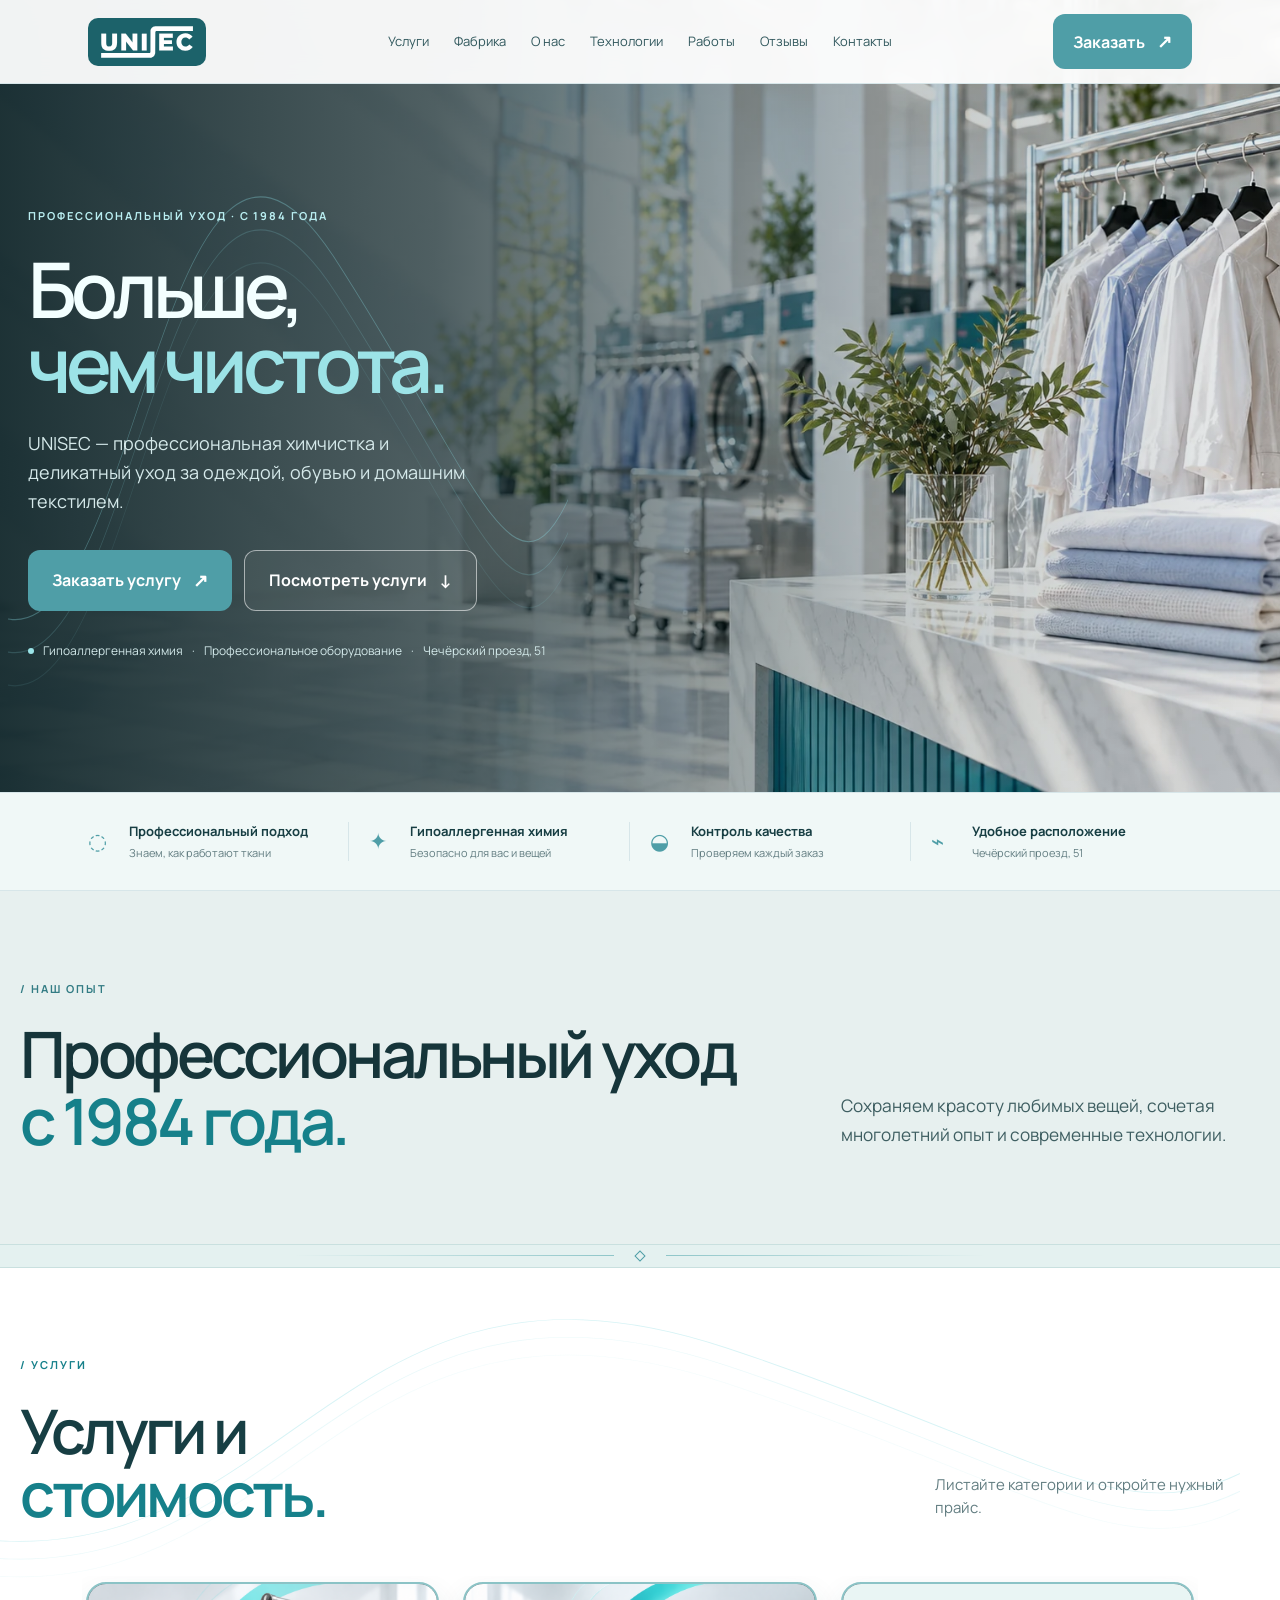
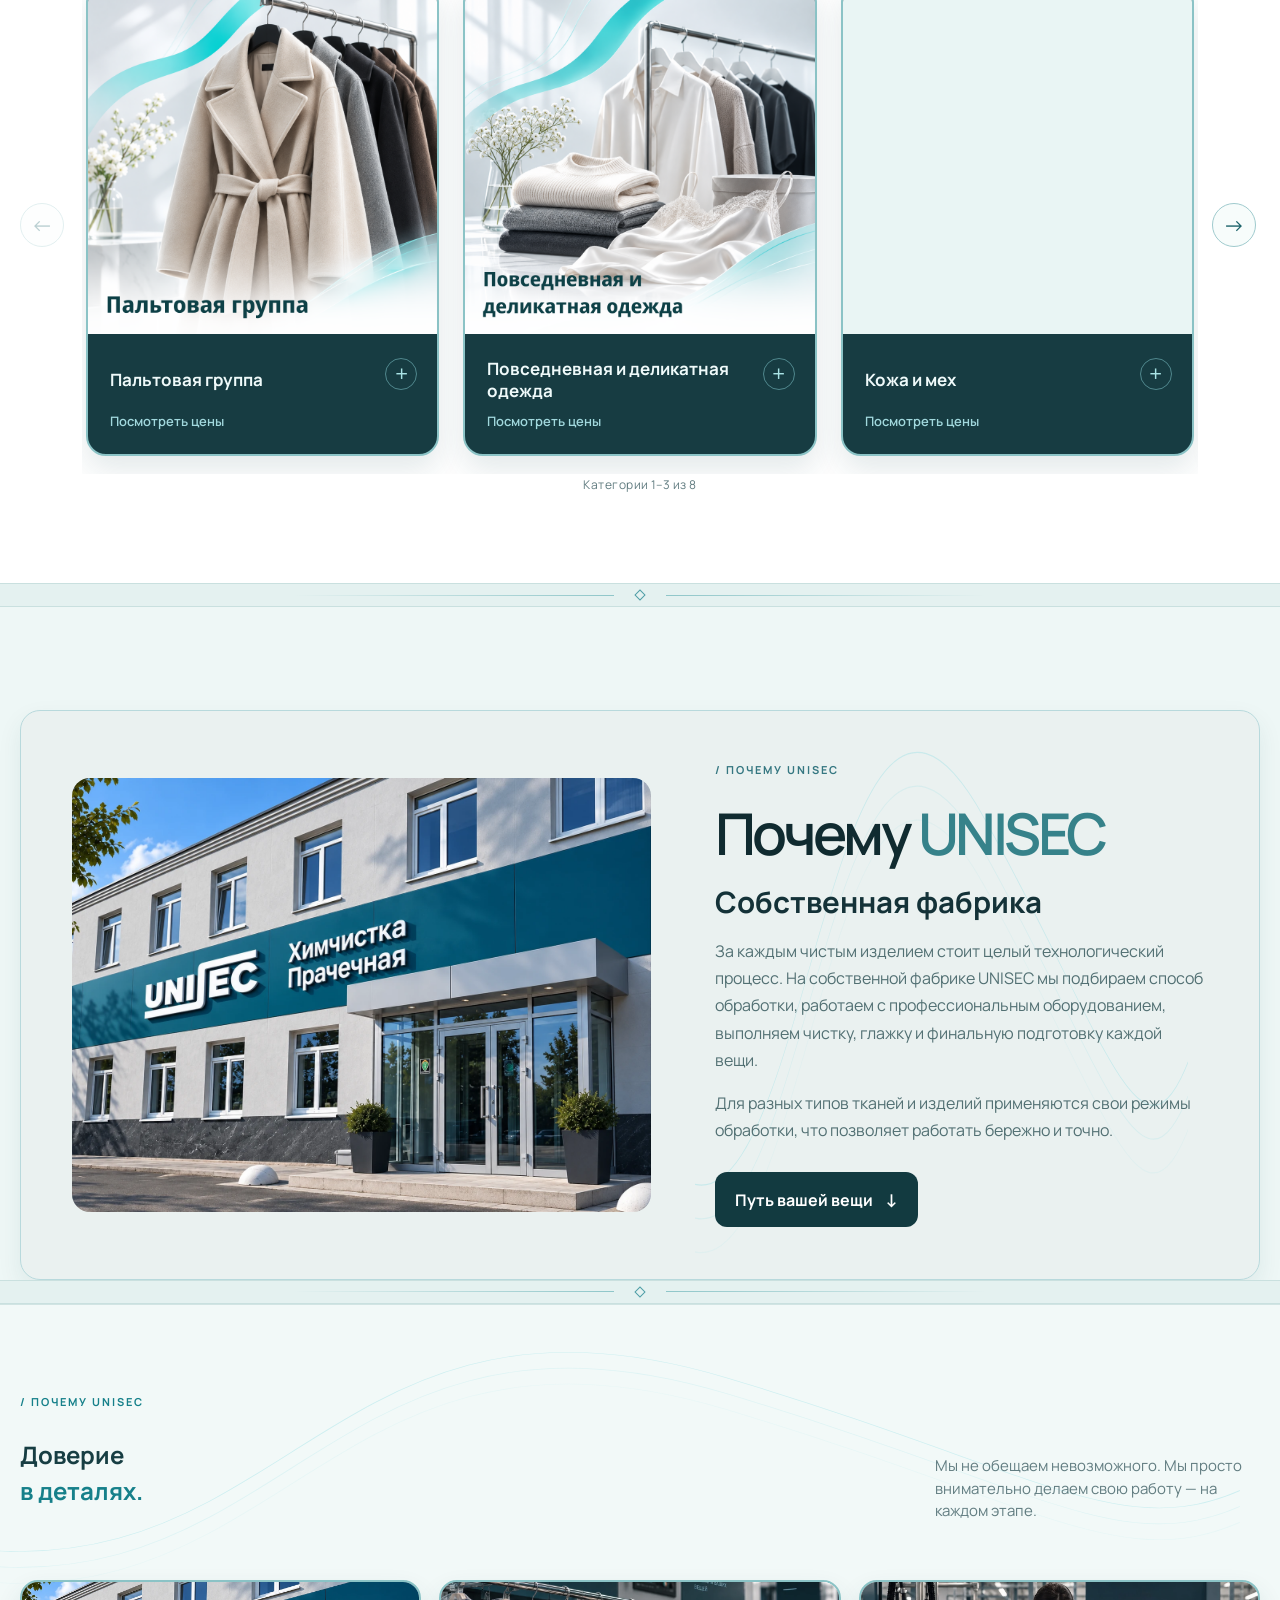
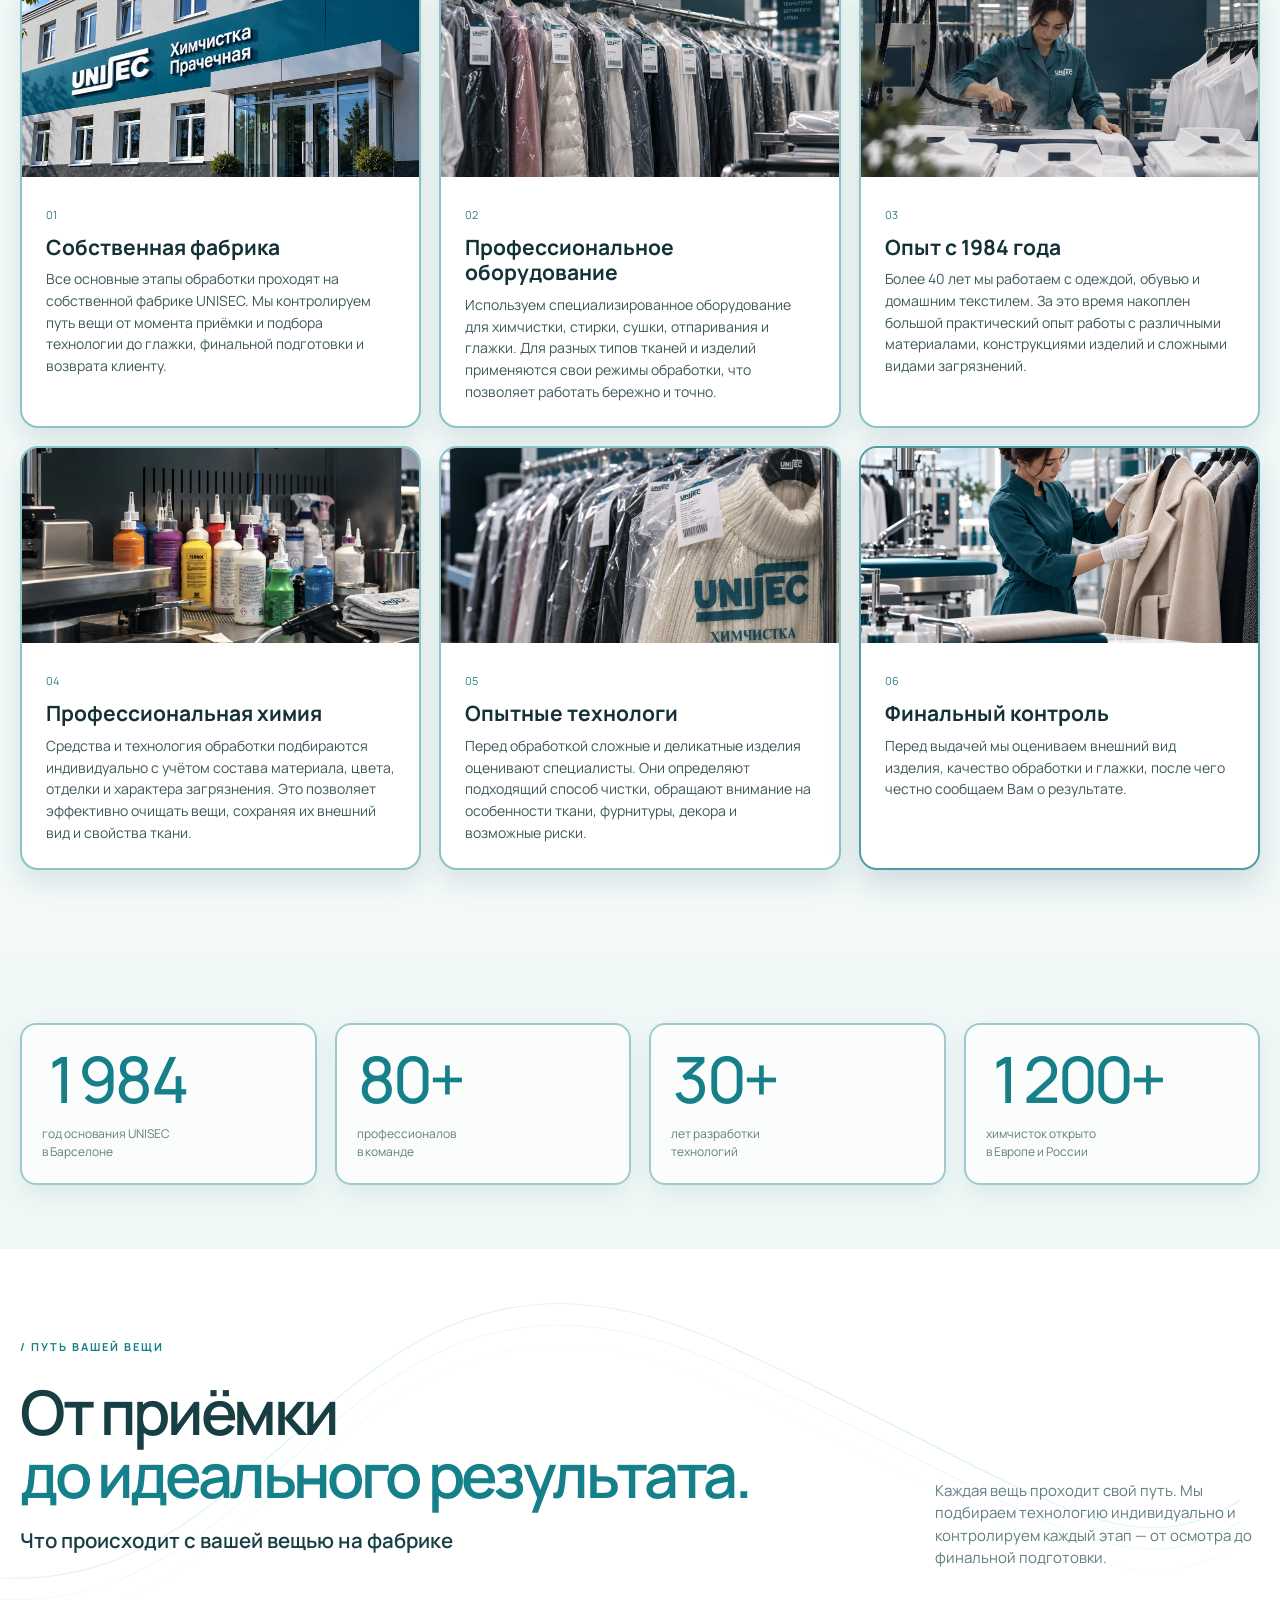
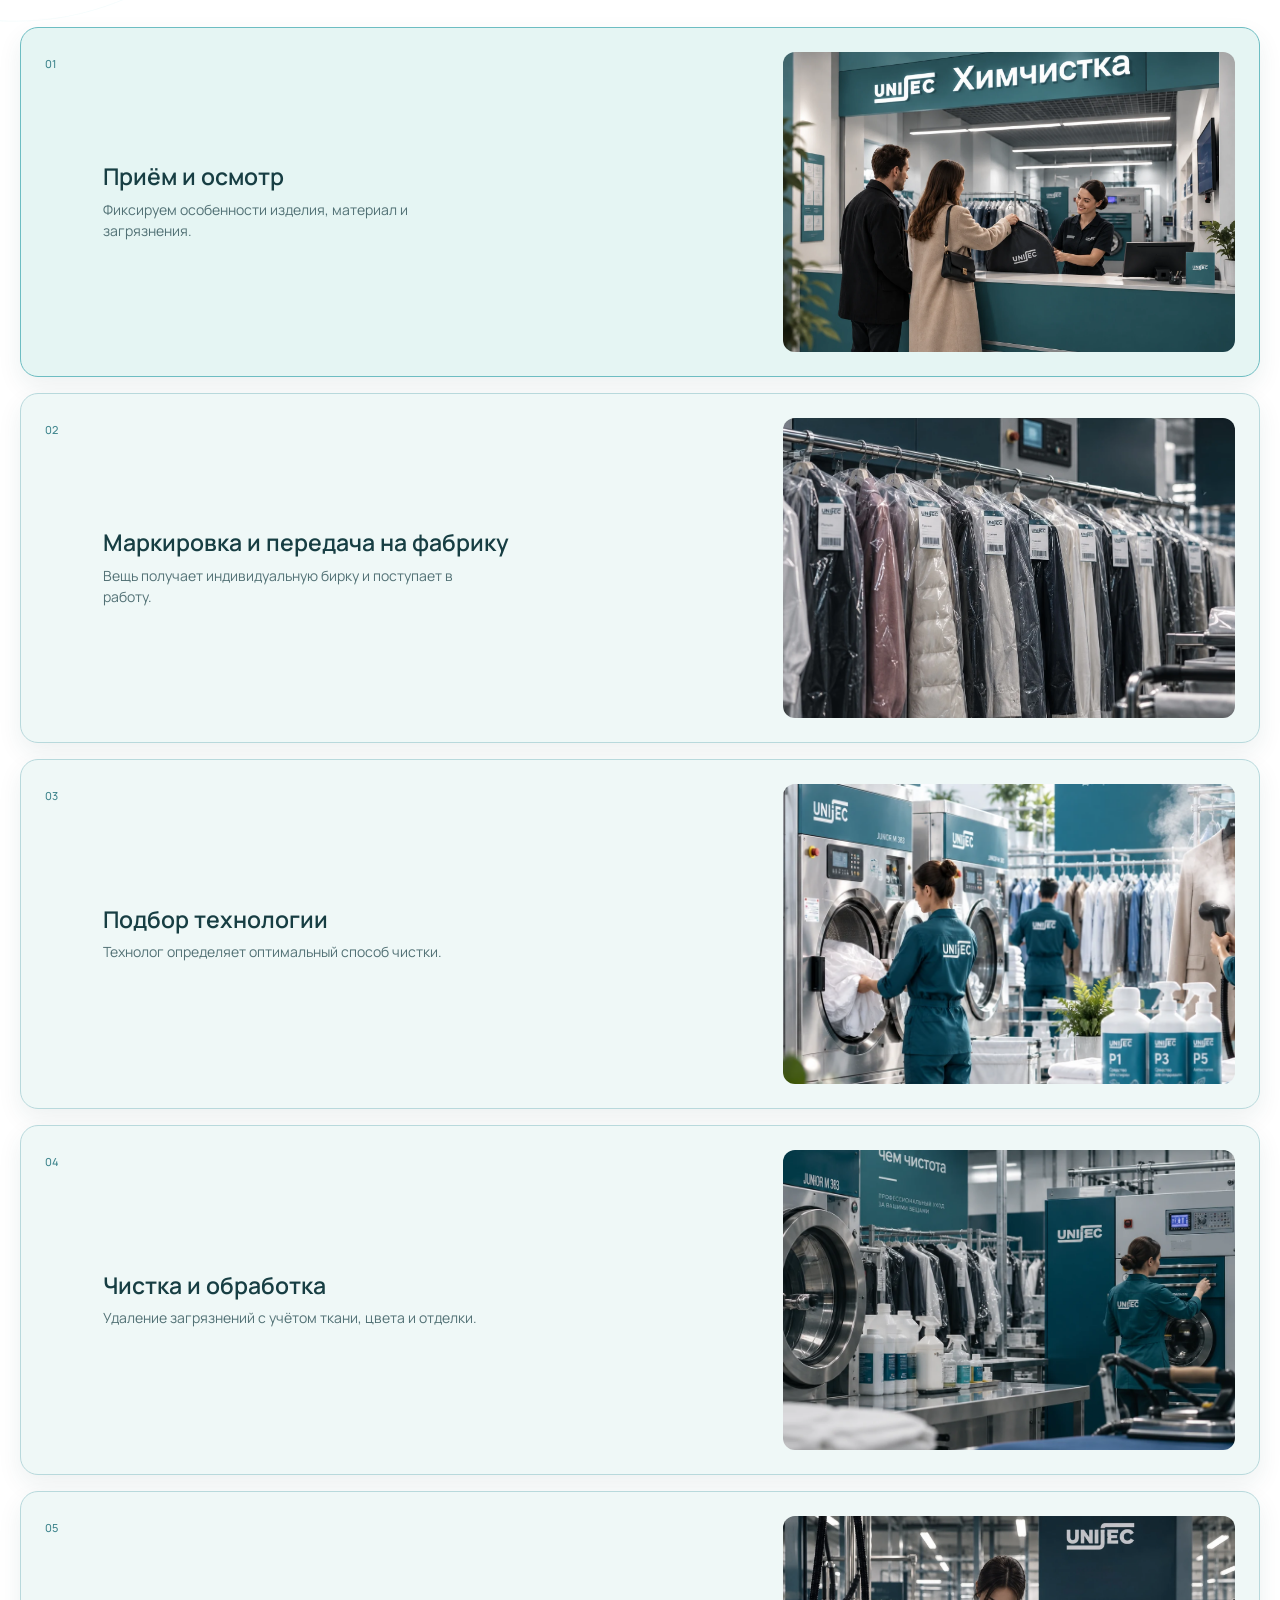
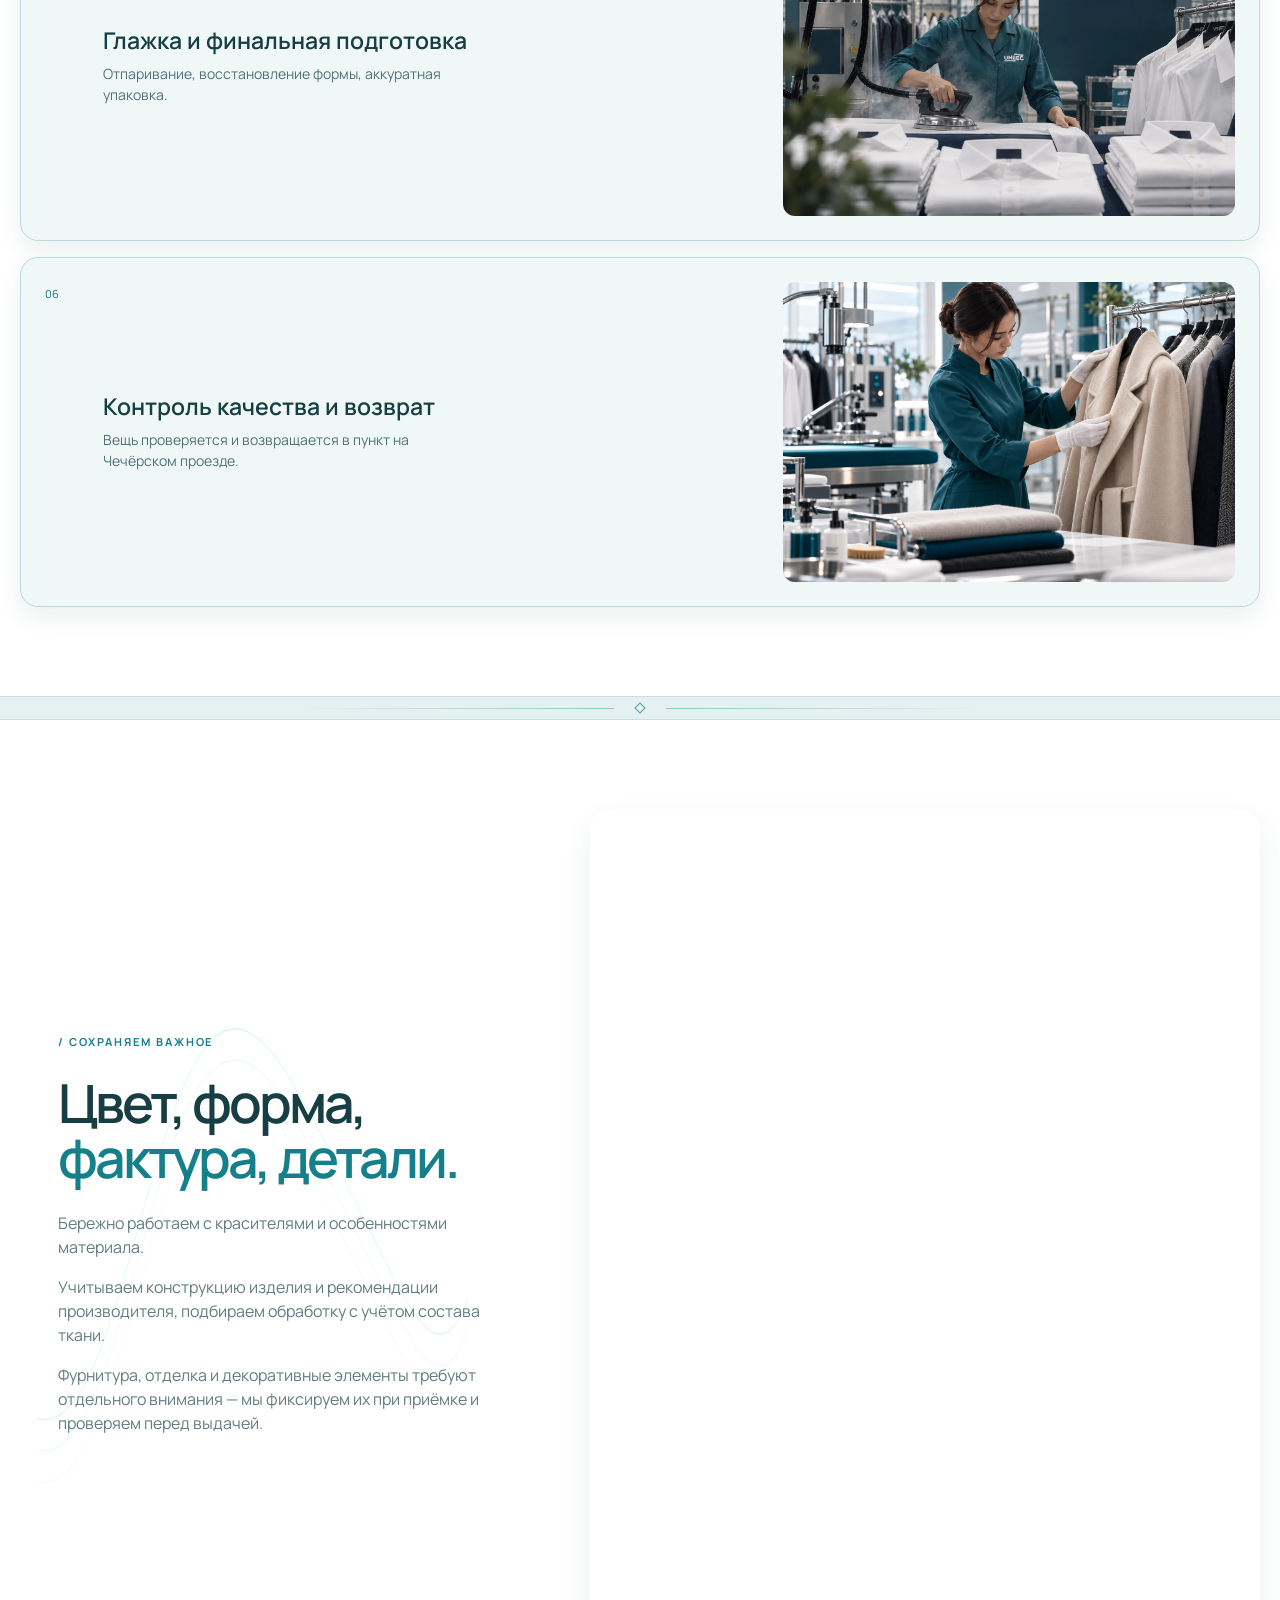
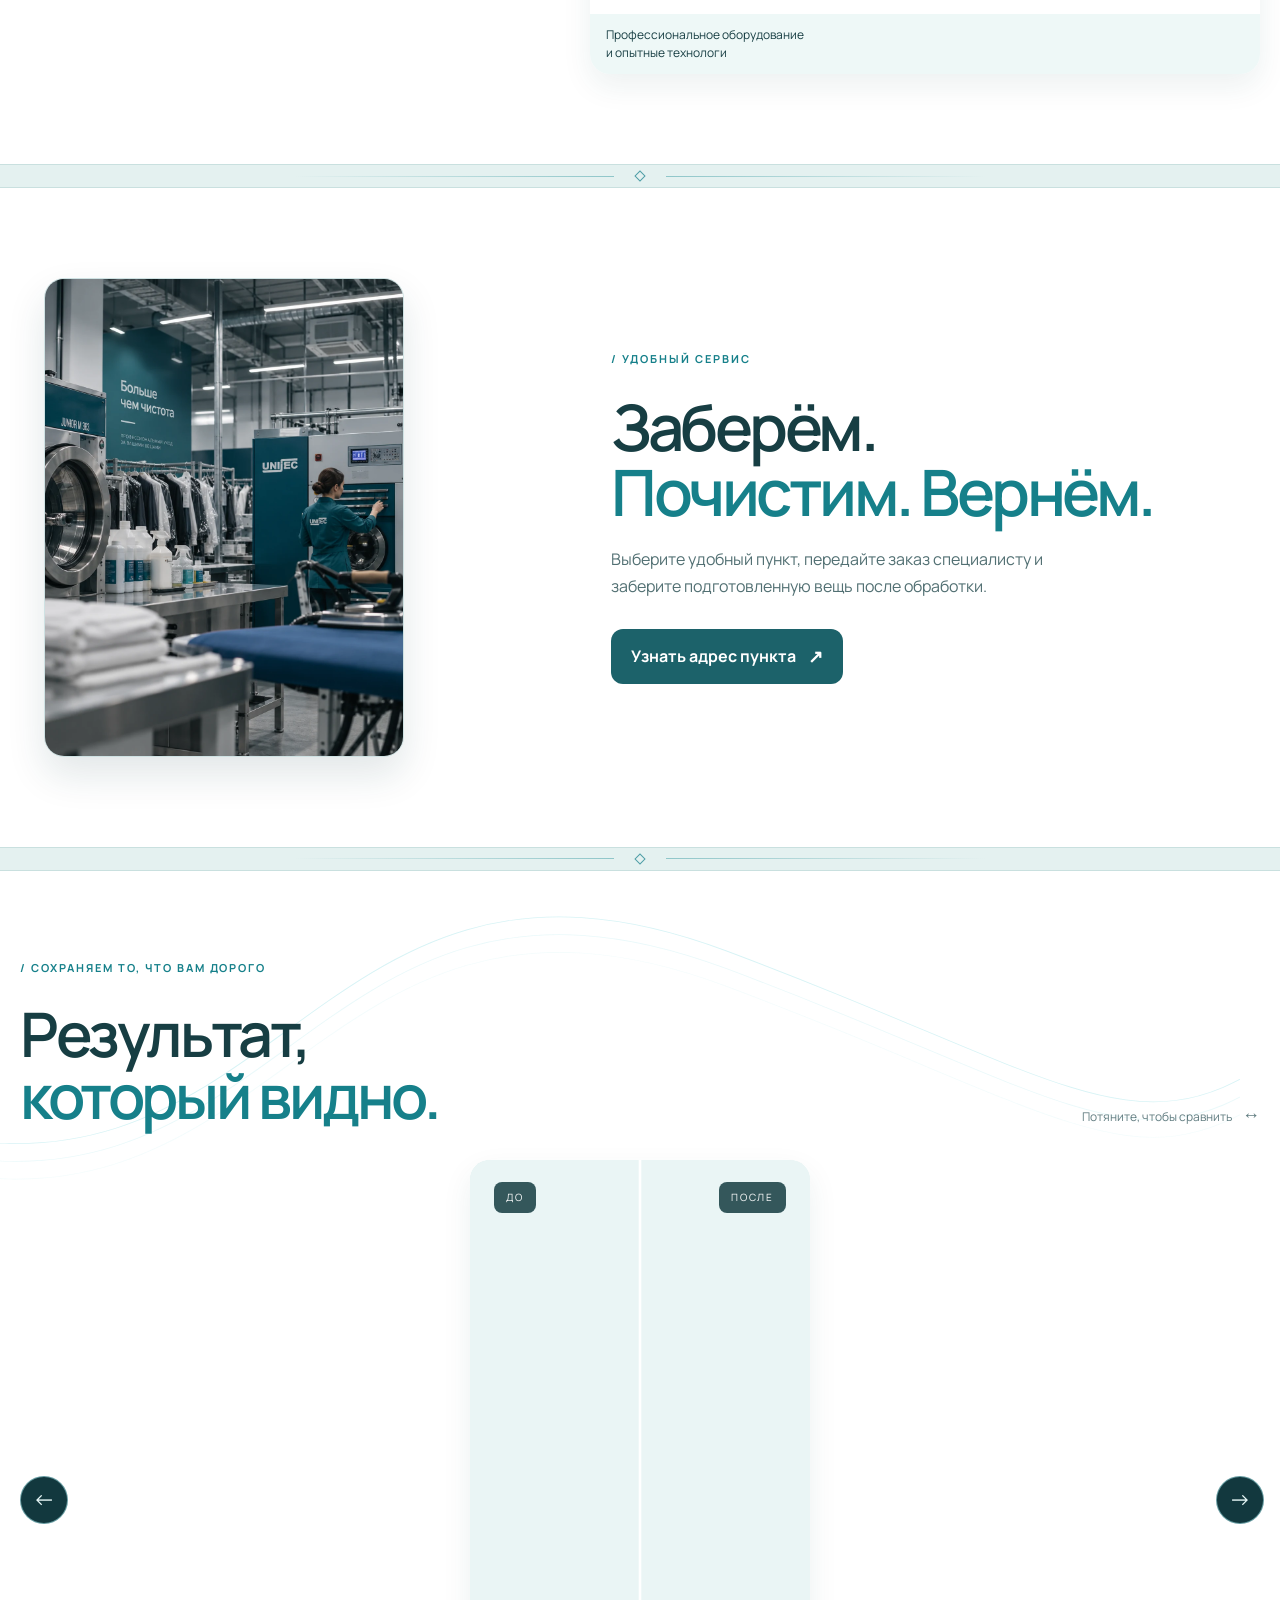
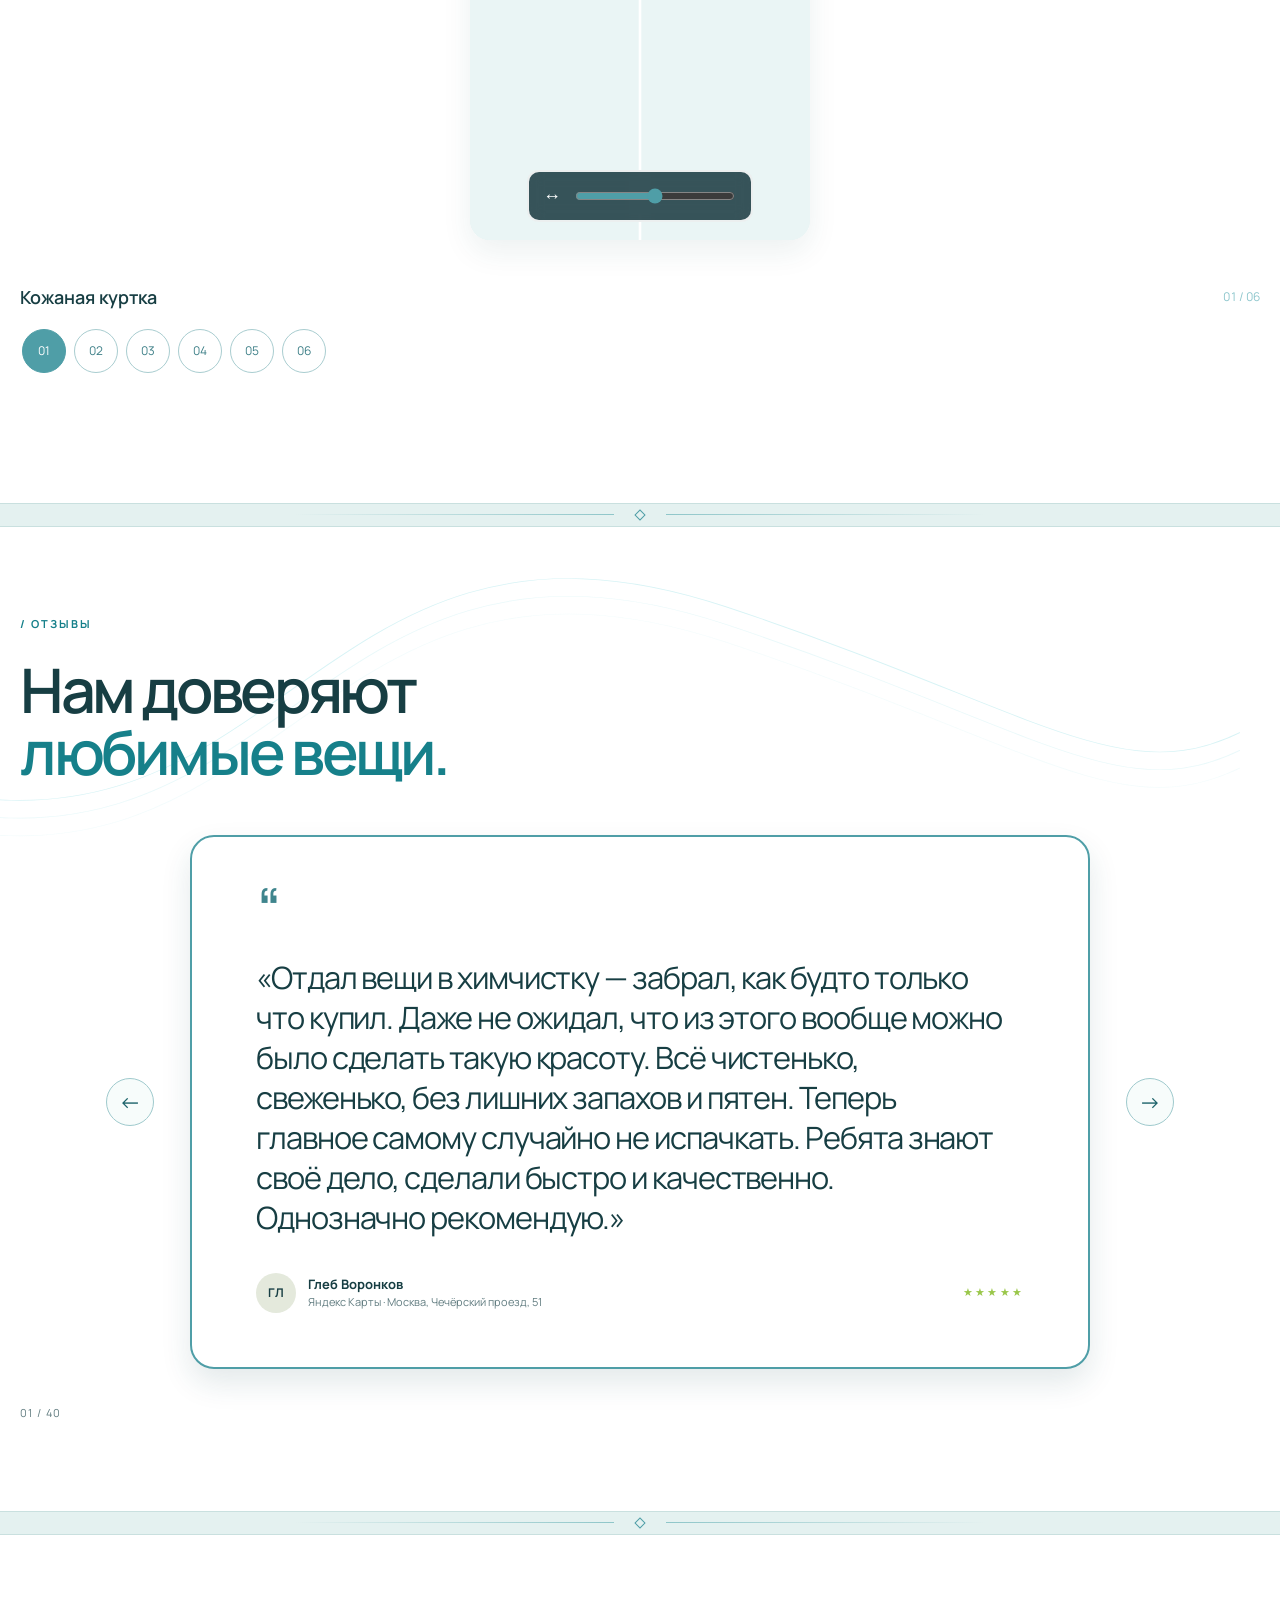
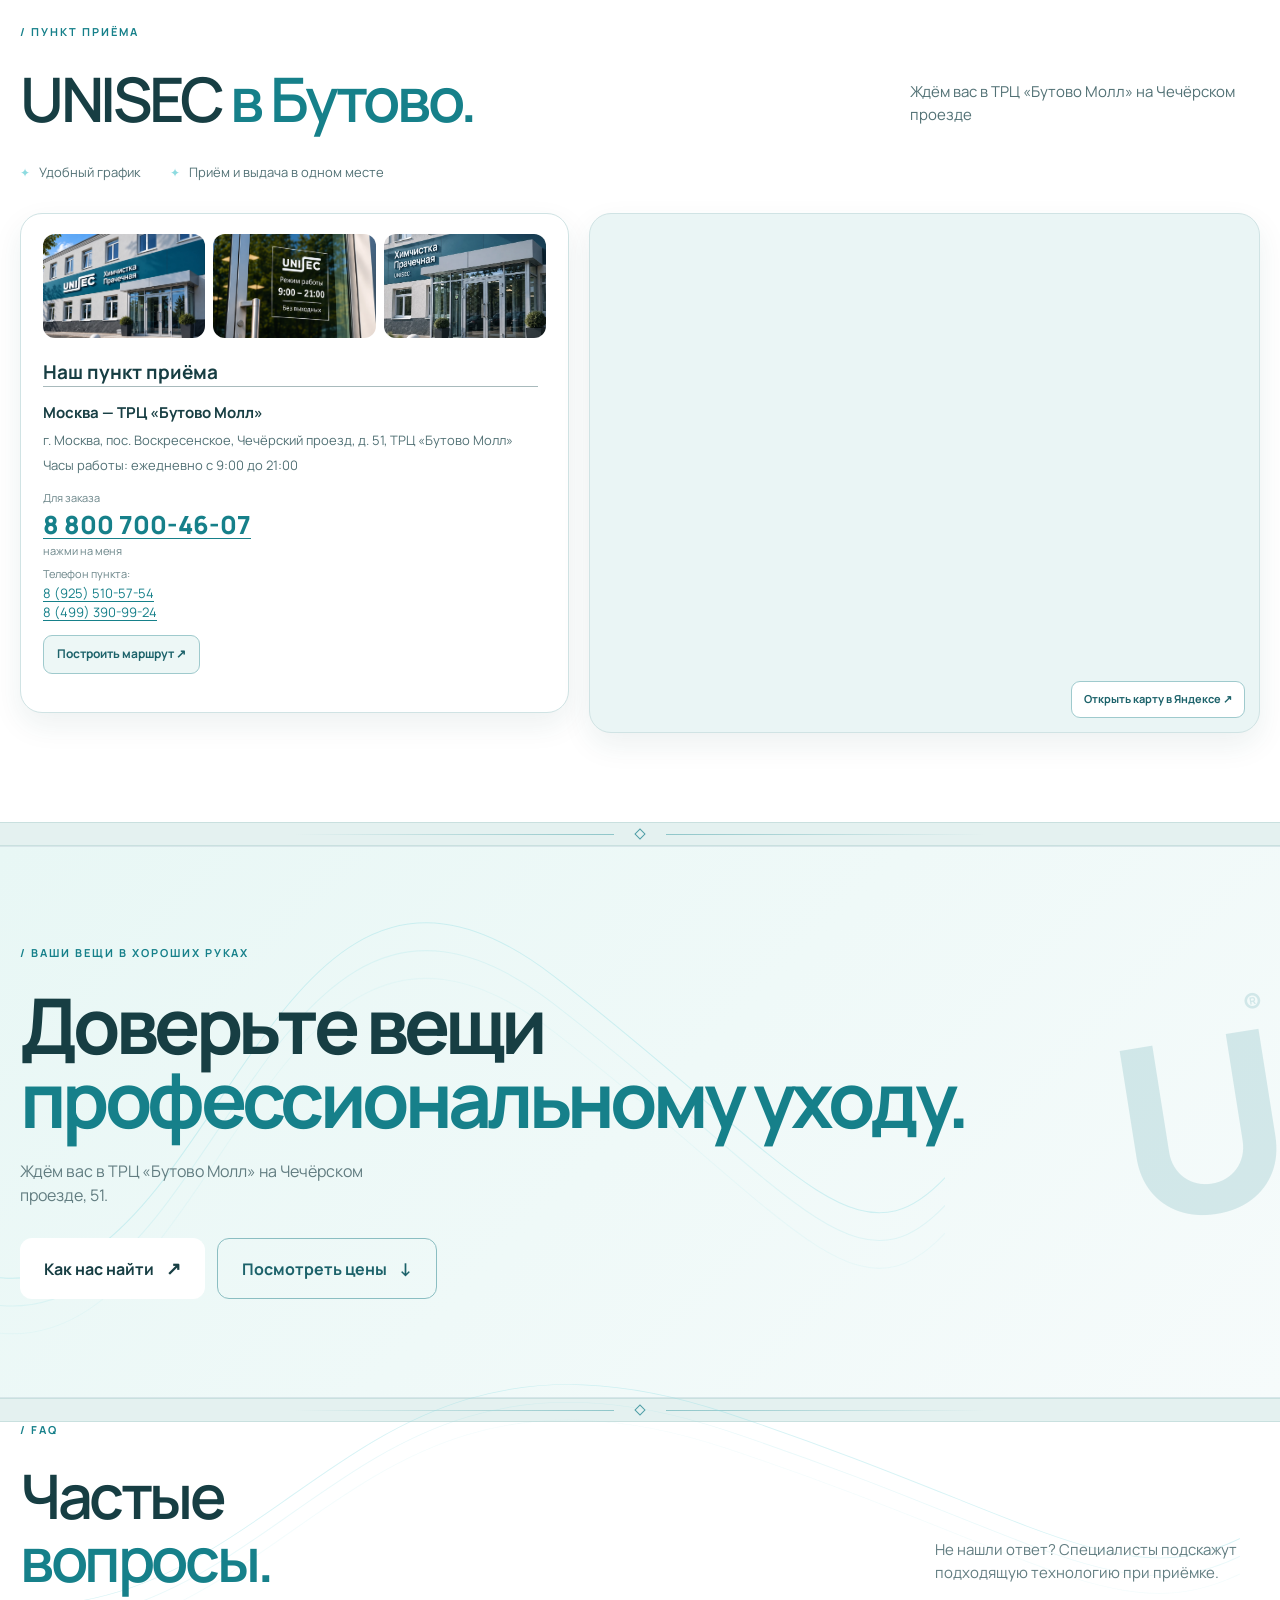
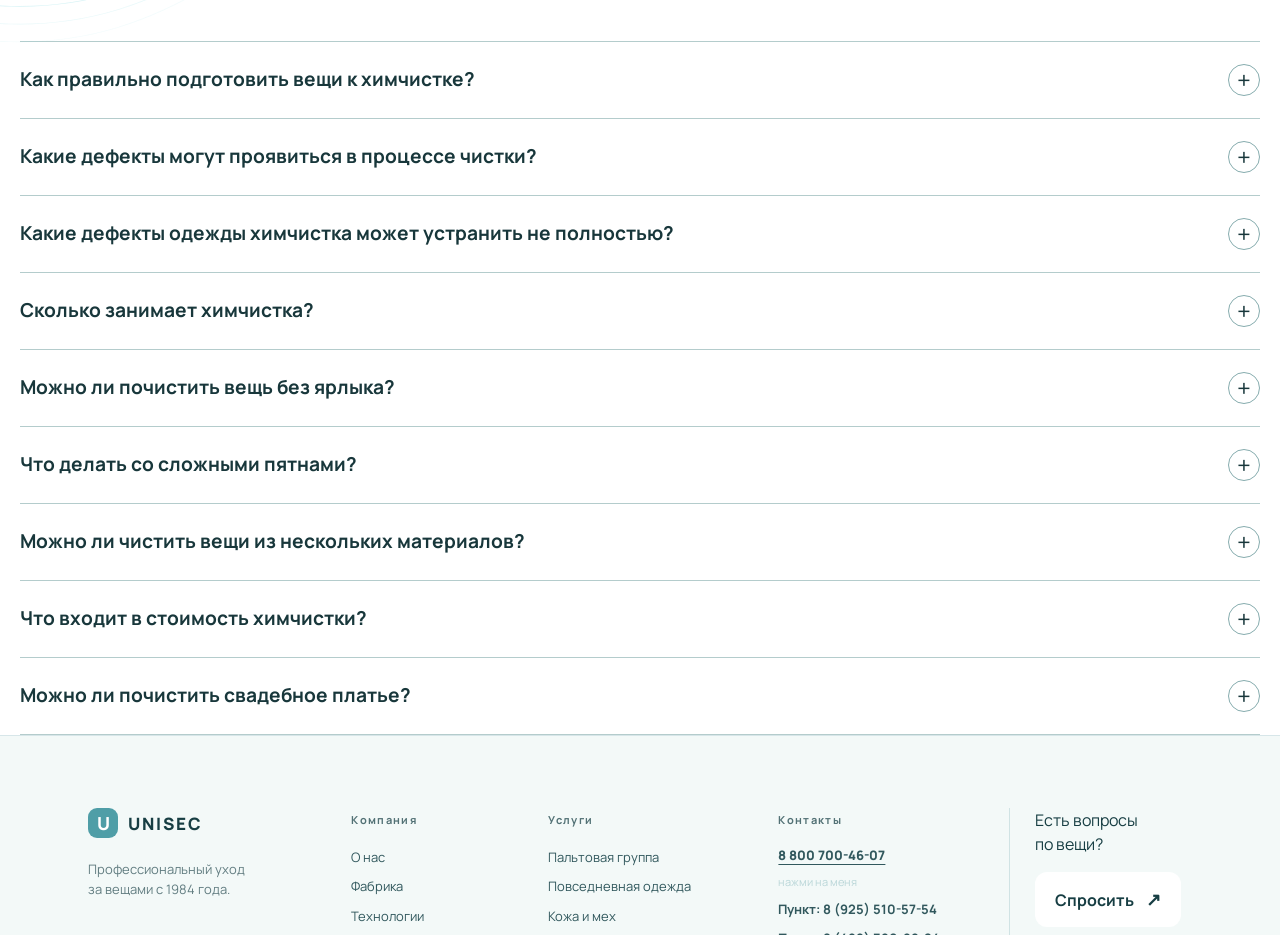
==== commit 3224025d: "Publish UNISEC mobile and service card updates" ====
--- a/index.html
+++ b/index.html
@@ -23,7 +23,7 @@
   <link rel="stylesheet" href="layout-v18.css" />
   <link rel="stylesheet" href="easter-v19.css" />
   <link rel="stylesheet" href="reviews-v19.css" />
-<link rel="stylesheet" href="branch-v22.css?v=22"><link rel="stylesheet" href="services-v23.css?v=23"><link rel="stylesheet" href="redesign-v23.css?v=23"><link rel="stylesheet" href="sections-v24.css?v=24"><link rel="stylesheet" href="services-photos-v25.css?v=26"><link rel="stylesheet" href="layout-v25.css?v=27"></head>
+ <link rel="stylesheet" href="branch-v22.css?v=22"><link rel="stylesheet" href="services-v23.css?v=23"><link rel="stylesheet" href="redesign-v23.css?v=23"><link rel="stylesheet" href="sections-v24.css?v=24"><link rel="stylesheet" href="services-photos-v25.css?v=26"><link rel="stylesheet" href="layout-v25.css?v=27"><link rel="stylesheet" href="mobile-v28.css?v=1"></head>
 <body id="top">
   <header class="site-header">
     <div class="container nav-wrap">
@@ -92,7 +92,7 @@
   <script src="benefits-images-v15.js?v=27"></script>
   <script src="script-v15.js?v=27"></script>
   <script src="reviews-v19.js"></script>
-  <script src="category-v14.js?v=27"></script>
+  <script src="category-v14.js?v=28"></script>
   <script src="locations-v14.js?v=27"></script>
   <script src="glass-v12.js"></script>
   <script src="motion-v13.js"></script>
--- a/mobile-v28.css
+++ b/mobile-v28.css
@@ -0,0 +1,155 @@
+/* Mobile swipe tracks for the long card sections. */
+#category-list-v14 .category-v14 {
+  border: 2px solid #8bc3c6;
+  border-radius: 20px;
+  box-shadow: 0 14px 30px rgba(27, 76, 80, .12);
+}
+
+#category-list-v14 .category-v14-photo {
+  aspect-ratio: 1 / 1;
+  min-height: 0;
+}
+
+#category-list-v14 .category-v14-photo img {
+  object-fit: cover;
+  object-position: center;
+}
+
+@media (max-width: 640px) {
+  .why .benefits-v14,
+  #process .process-v14 .process-steps {
+    display: flex;
+    align-items: stretch;
+    gap: 14px;
+    overflow-x: auto;
+    overflow-y: hidden;
+    padding: 4px 4px 16px;
+    margin-inline: -4px;
+    scroll-snap-type: x mandatory;
+    overscroll-behavior-x: contain;
+    scrollbar-width: none;
+    -webkit-overflow-scrolling: touch;
+  }
+
+  .why .benefits-v14::-webkit-scrollbar,
+  #process .process-v14 .process-steps::-webkit-scrollbar {
+    display: none;
+  }
+
+  .why .benefits-v14 .benefit-v14 {
+    flex: 0 0 min(86vw, 350px);
+    width: min(86vw, 350px);
+    height: 410px;
+    scroll-snap-align: start;
+  }
+
+  .why .benefit-v14-image {
+    flex: 0 0 168px;
+    height: 168px;
+  }
+
+  .why .benefit-v14-copy {
+    min-height: 0;
+    padding: 18px;
+    overflow: hidden;
+  }
+
+  .why .benefits-v14 .benefit-v14 h3 {
+    margin: 9px 0 8px;
+    font-size: 18px;
+  }
+
+  .why .benefits-v14 .benefit-v14 p {
+    display: -webkit-box;
+    -webkit-box-orient: vertical;
+    -webkit-line-clamp: 7;
+    overflow: hidden;
+    font-size: 12.5px;
+    line-height: 1.45;
+  }
+
+  #process .process-v14 .process-steps {
+    margin-top: 4px;
+  }
+
+  #process .process-v14 .process-step {
+    flex: 0 0 min(88vw, 370px);
+    width: min(88vw, 370px);
+    height: 410px;
+    min-height: 410px;
+    scroll-snap-align: start;
+    grid-template-columns: 28px minmax(0, 1fr);
+    grid-template-rows: auto minmax(0, 1fr);
+    align-content: start;
+    padding: 16px;
+    gap: 9px 10px;
+  }
+
+  #process .process-v14 .process-step strong {
+    display: -webkit-box;
+    -webkit-box-orient: vertical;
+    -webkit-line-clamp: 2;
+    overflow: hidden;
+    font-size: 17px;
+  }
+
+  #process .process-v14 .process-step small {
+    display: -webkit-box;
+    -webkit-box-orient: vertical;
+    -webkit-line-clamp: 3;
+    overflow: hidden;
+    margin-top: 6px;
+    font-size: 12px;
+    line-height: 1.45;
+  }
+
+  #process .process-v14 .process-step .process-v14-image {
+    grid-column: 1 / -1;
+    width: 100%;
+    height: 205px;
+    aspect-ratio: 3 / 2;
+    object-fit: cover;
+    align-self: end;
+  }
+
+  #reviews .reviews-v19-stage {
+    touch-action: pan-x;
+  }
+
+  #reviews .reviews-v19-stage > .review-card {
+    min-height: 292px;
+    padding: 22px 16px 18px;
+  }
+
+  #reviews .reviews-v19-stage .review-mark {
+    font-size: 50px;
+  }
+
+  #reviews .reviews-v19-stage blockquote {
+    display: -webkit-box;
+    -webkit-box-orient: vertical;
+    -webkit-line-clamp: 5;
+    overflow: hidden;
+    margin: 14px 0 18px;
+    font-size: 16px;
+    line-height: 1.3;
+  }
+
+  #reviews .reviews-v19-stage .review-meta {
+    margin-top: auto;
+    align-items: flex-start;
+  }
+
+  #reviews .reviews-v19-stage .review-meta span {
+    font-size: 10px;
+    line-height: 1.35;
+  }
+}
+
+@media (max-width: 380px) {
+  .why .benefits-v14 .benefit-v14,
+  #process .process-v14 .process-step {
+    flex-basis: 88vw;
+    width: 88vw;
+  }
+}
